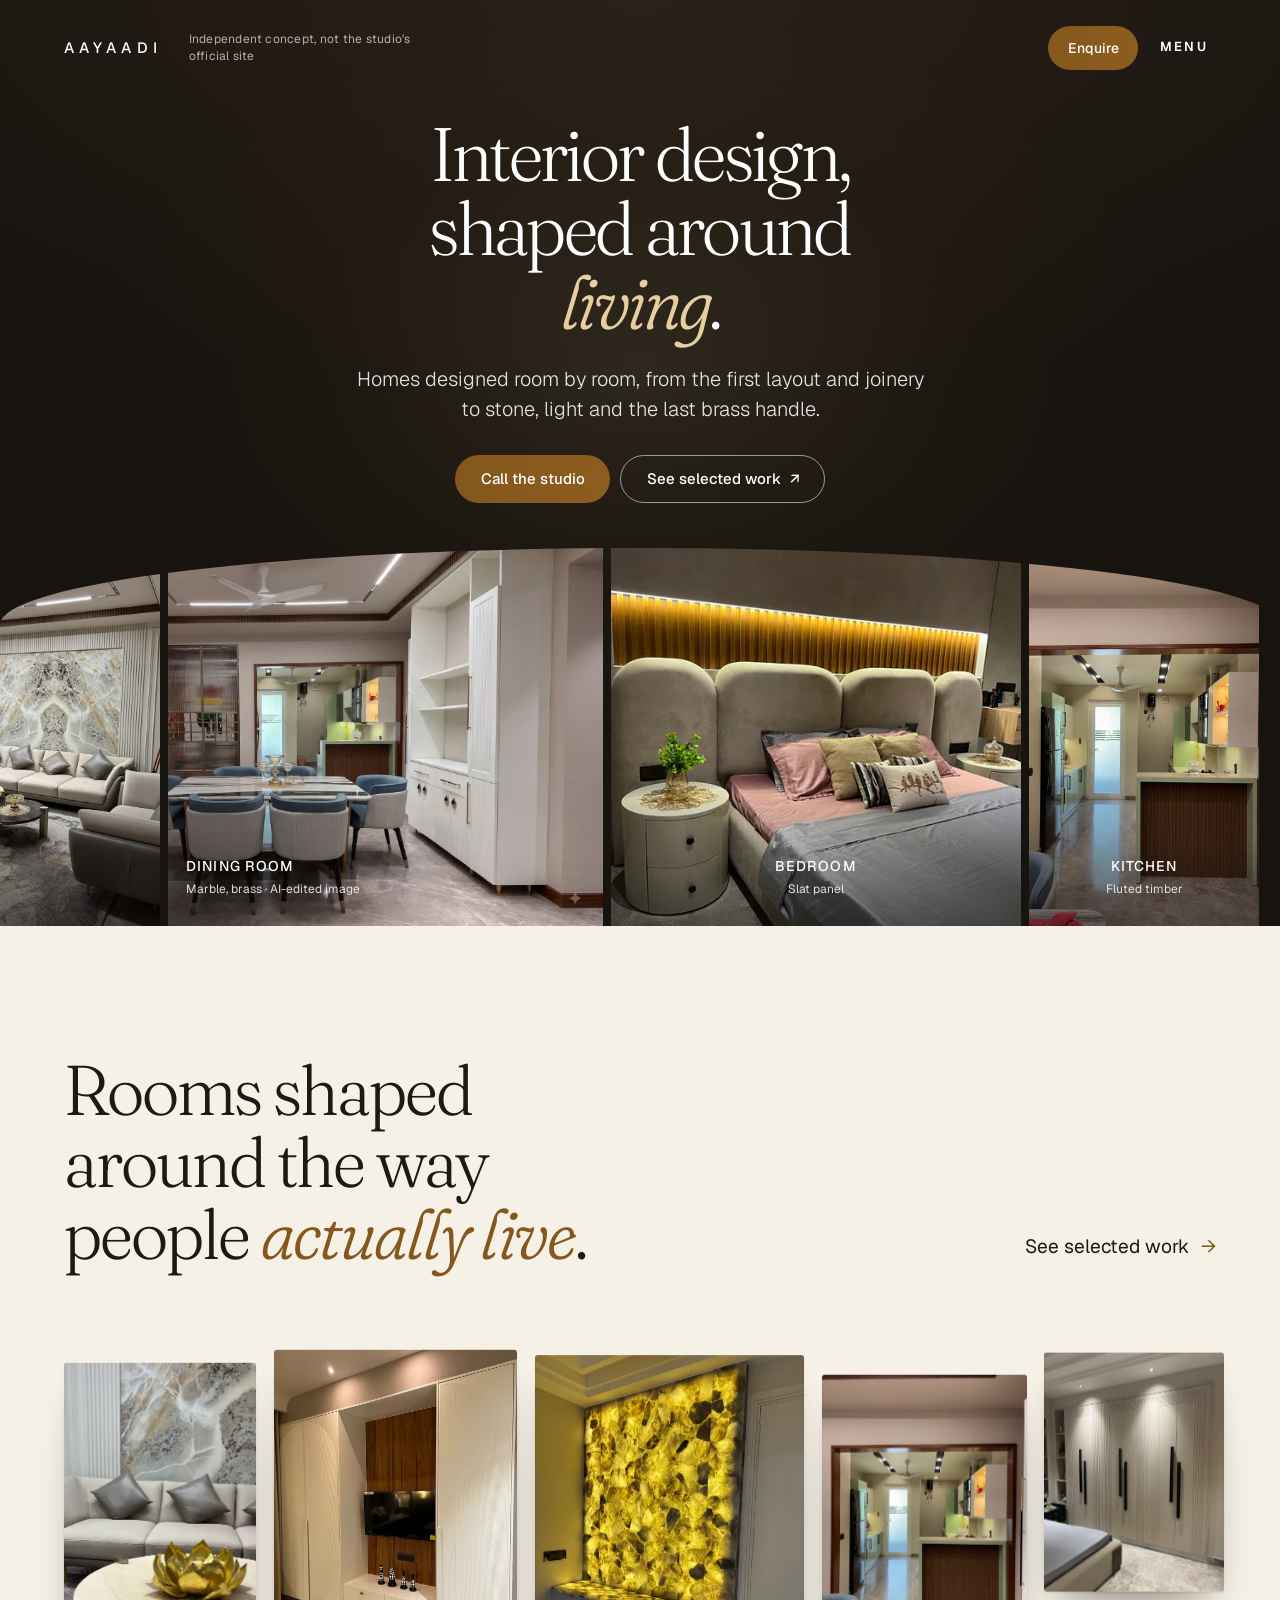
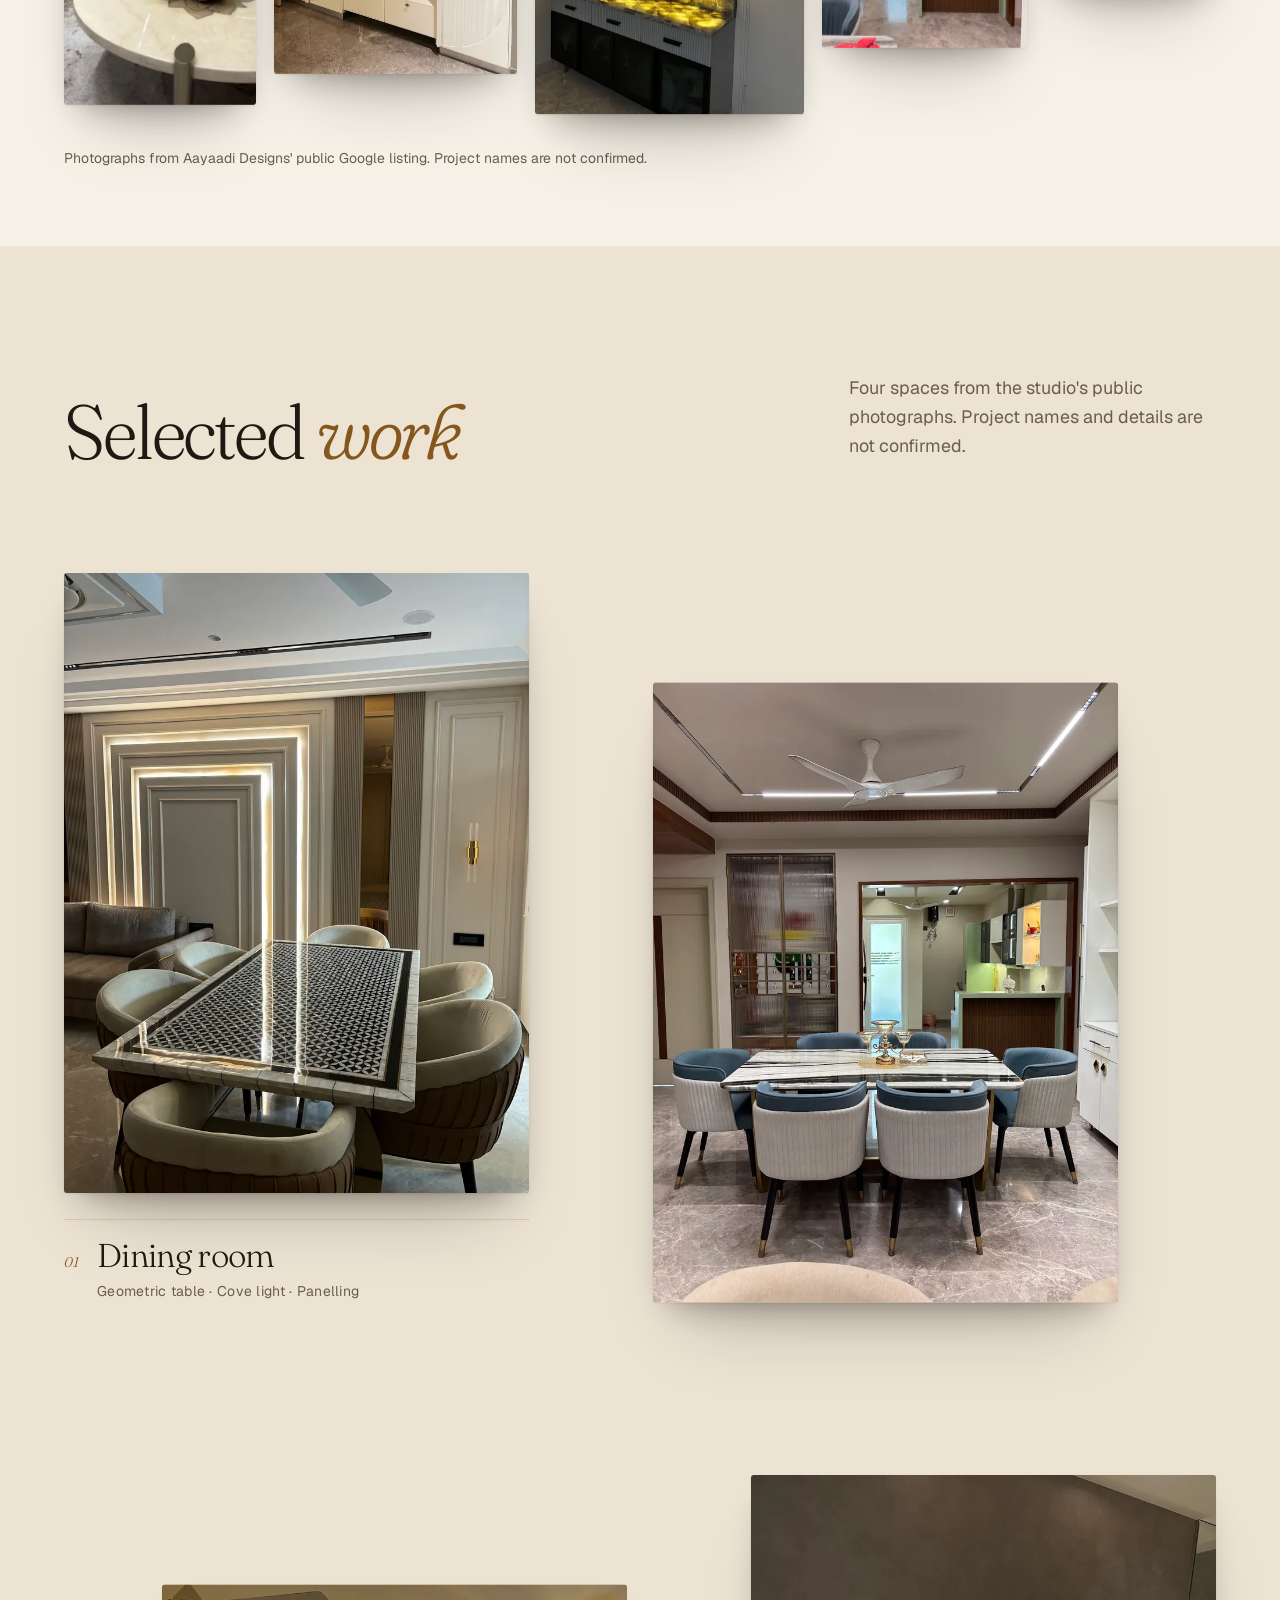
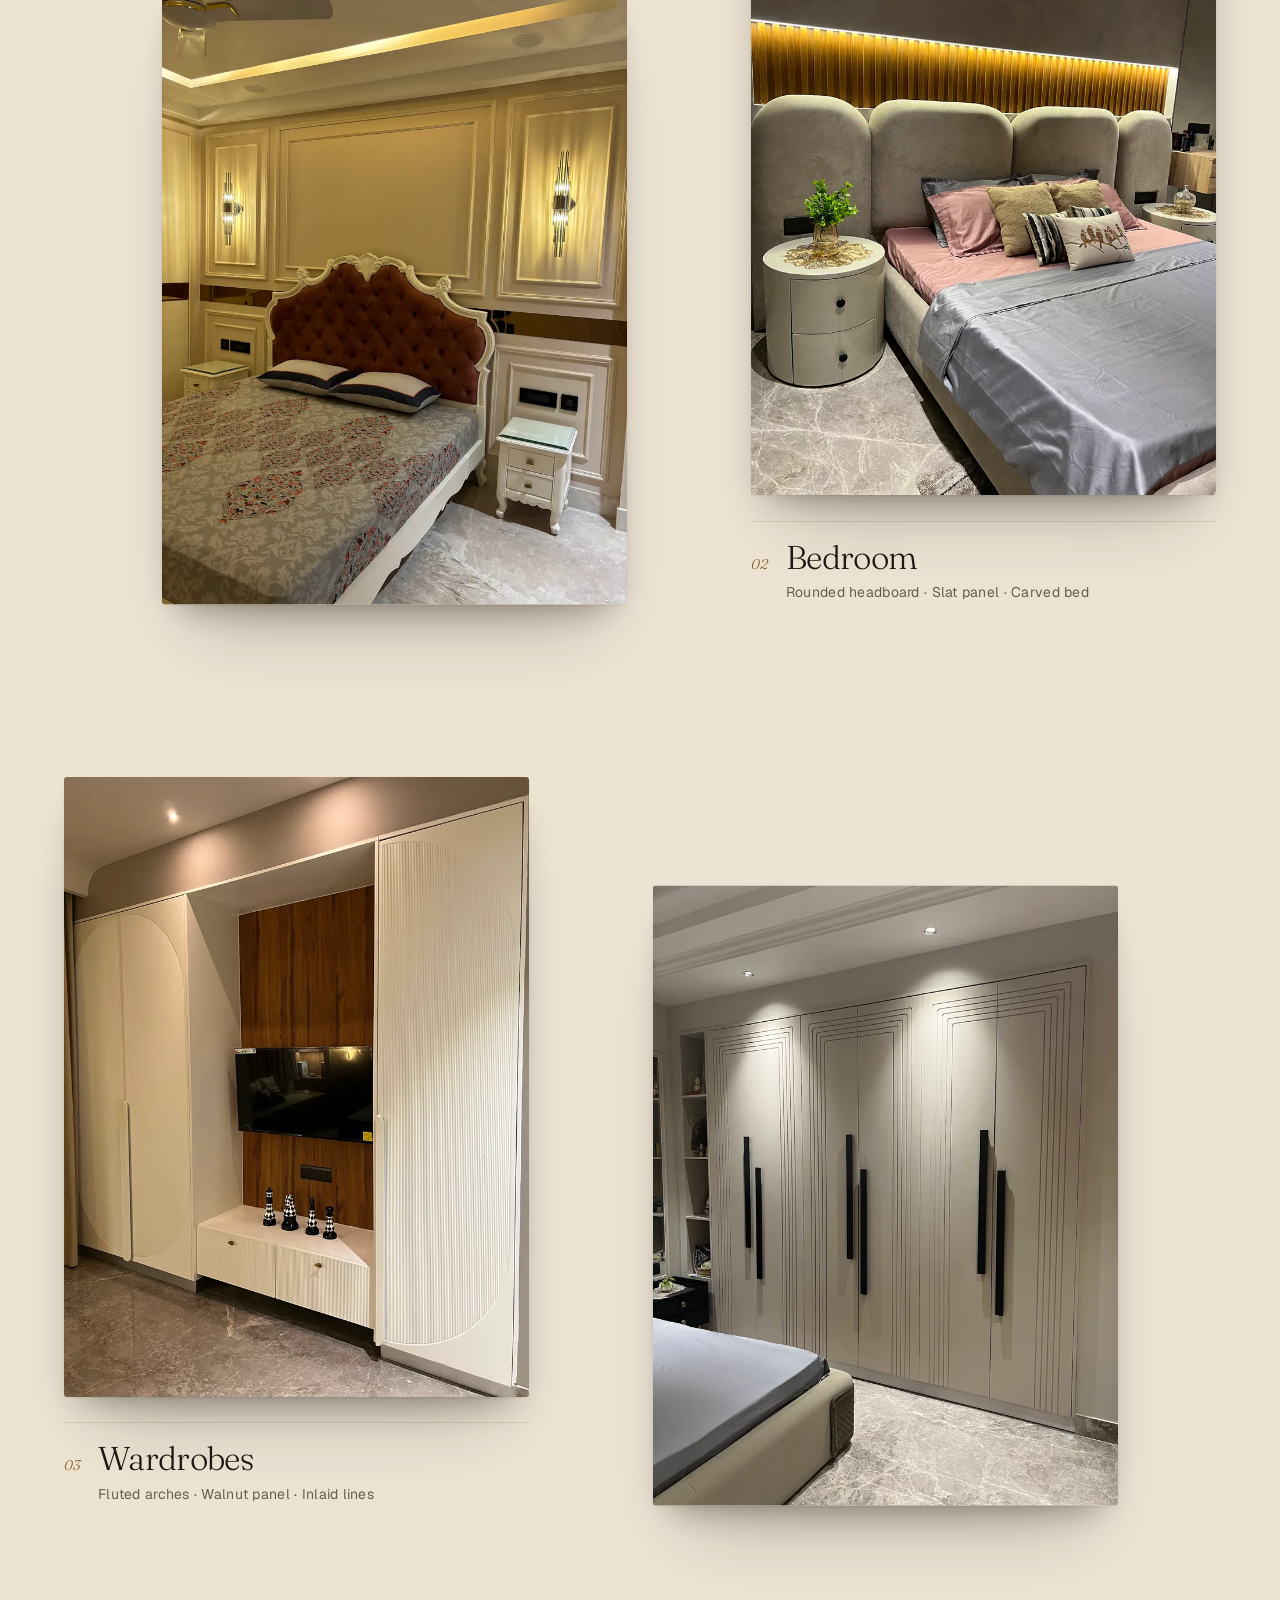
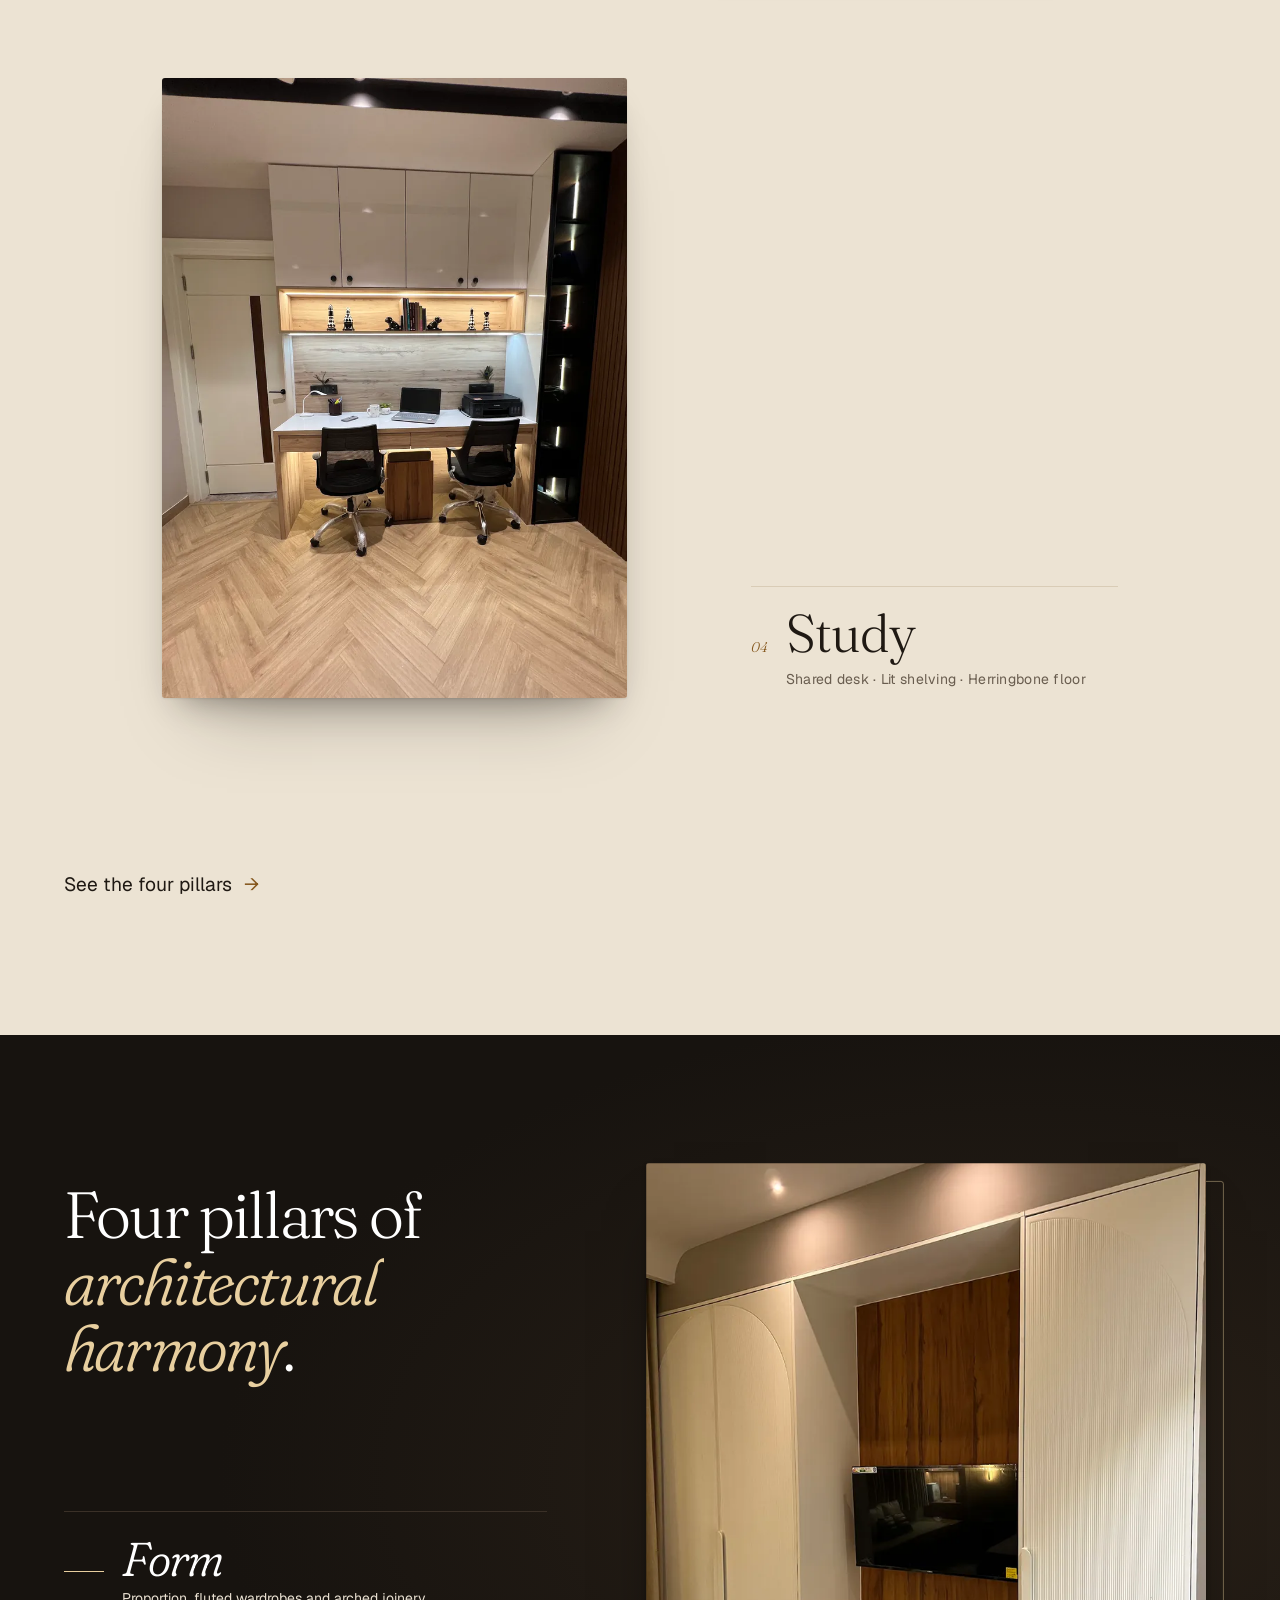
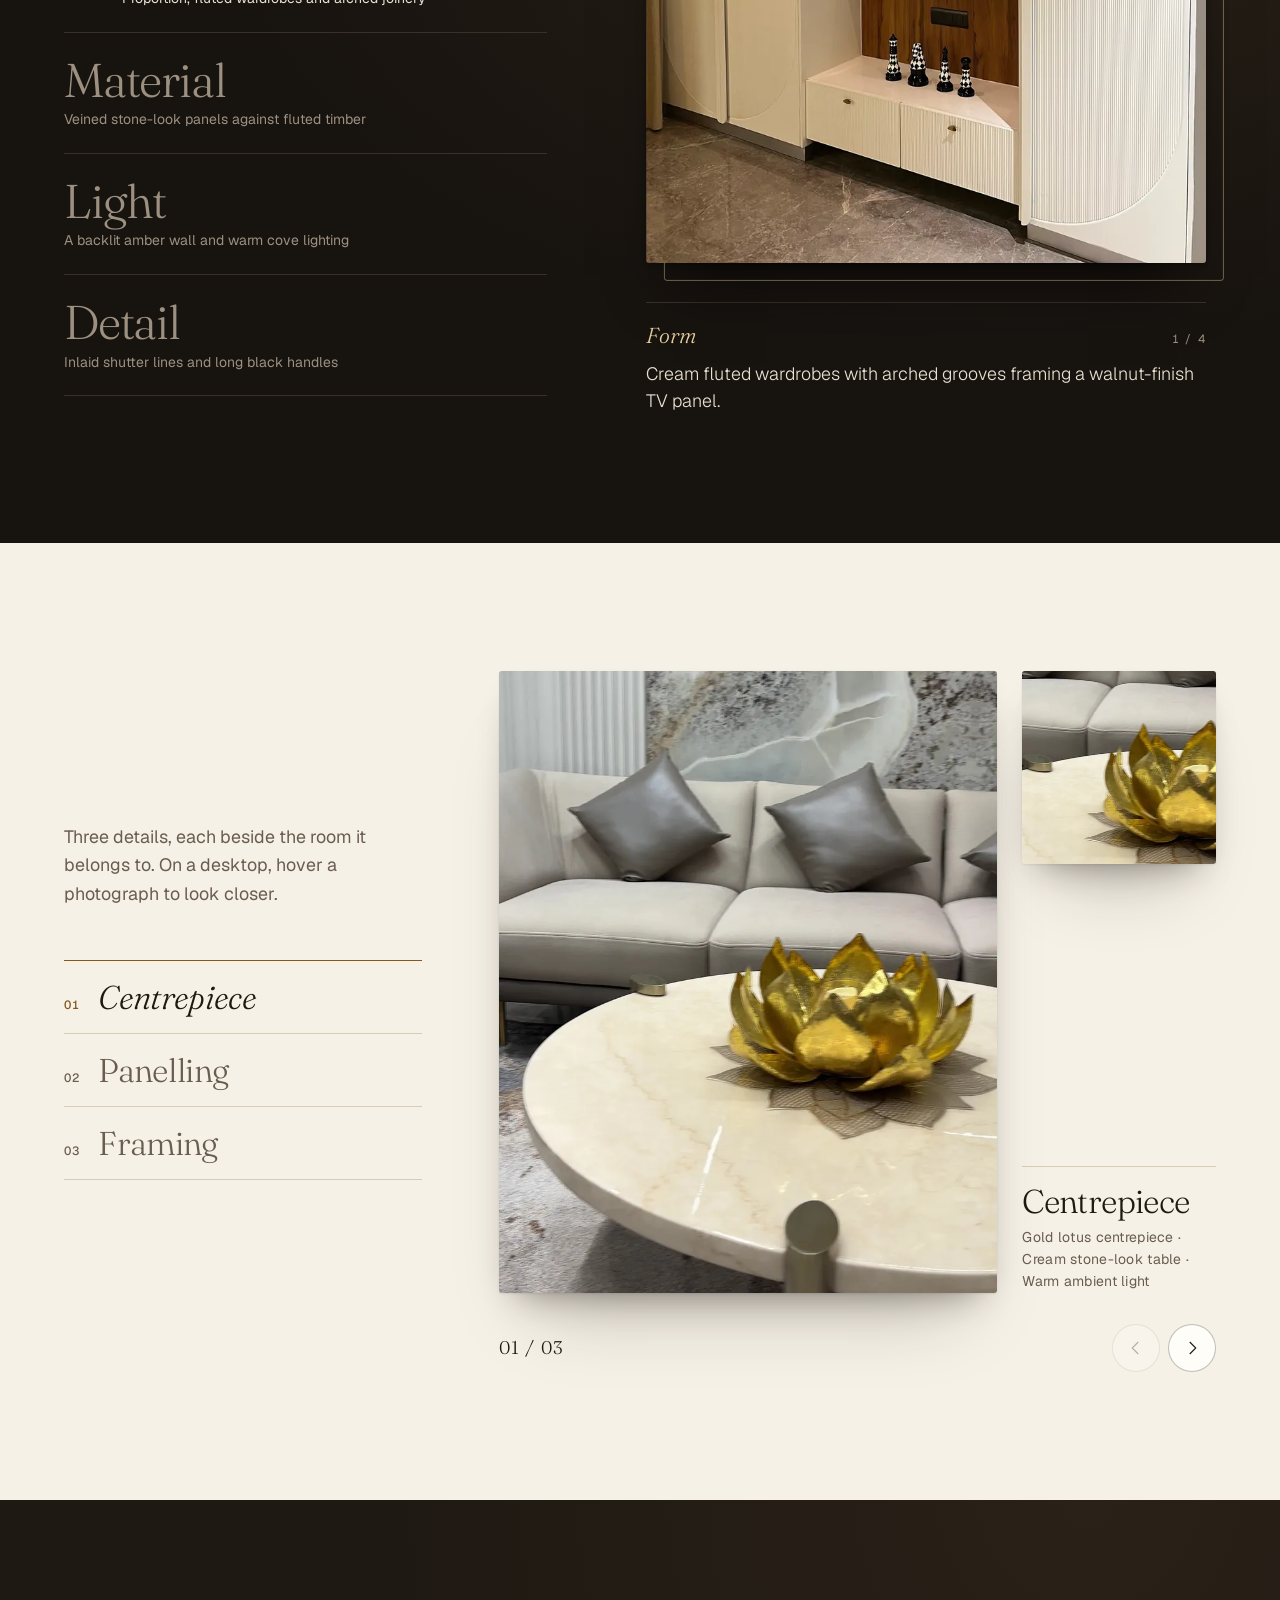
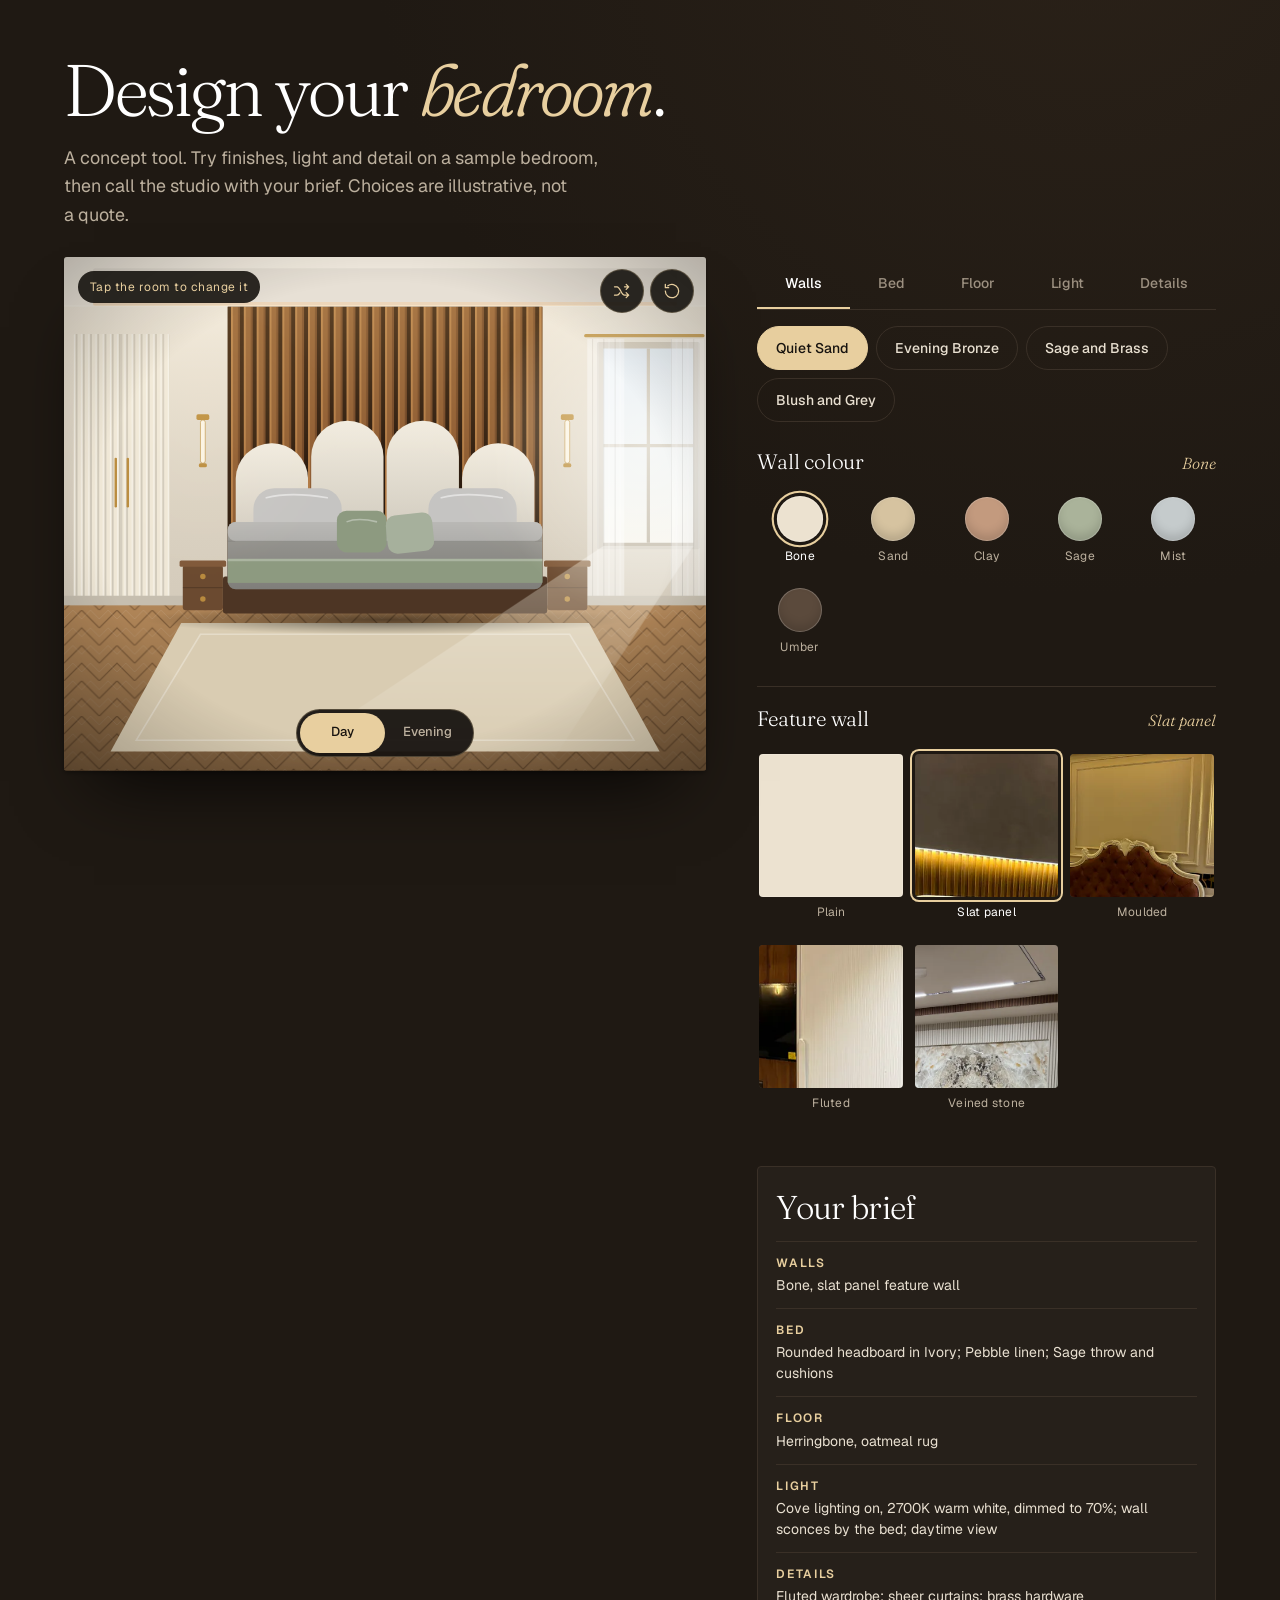
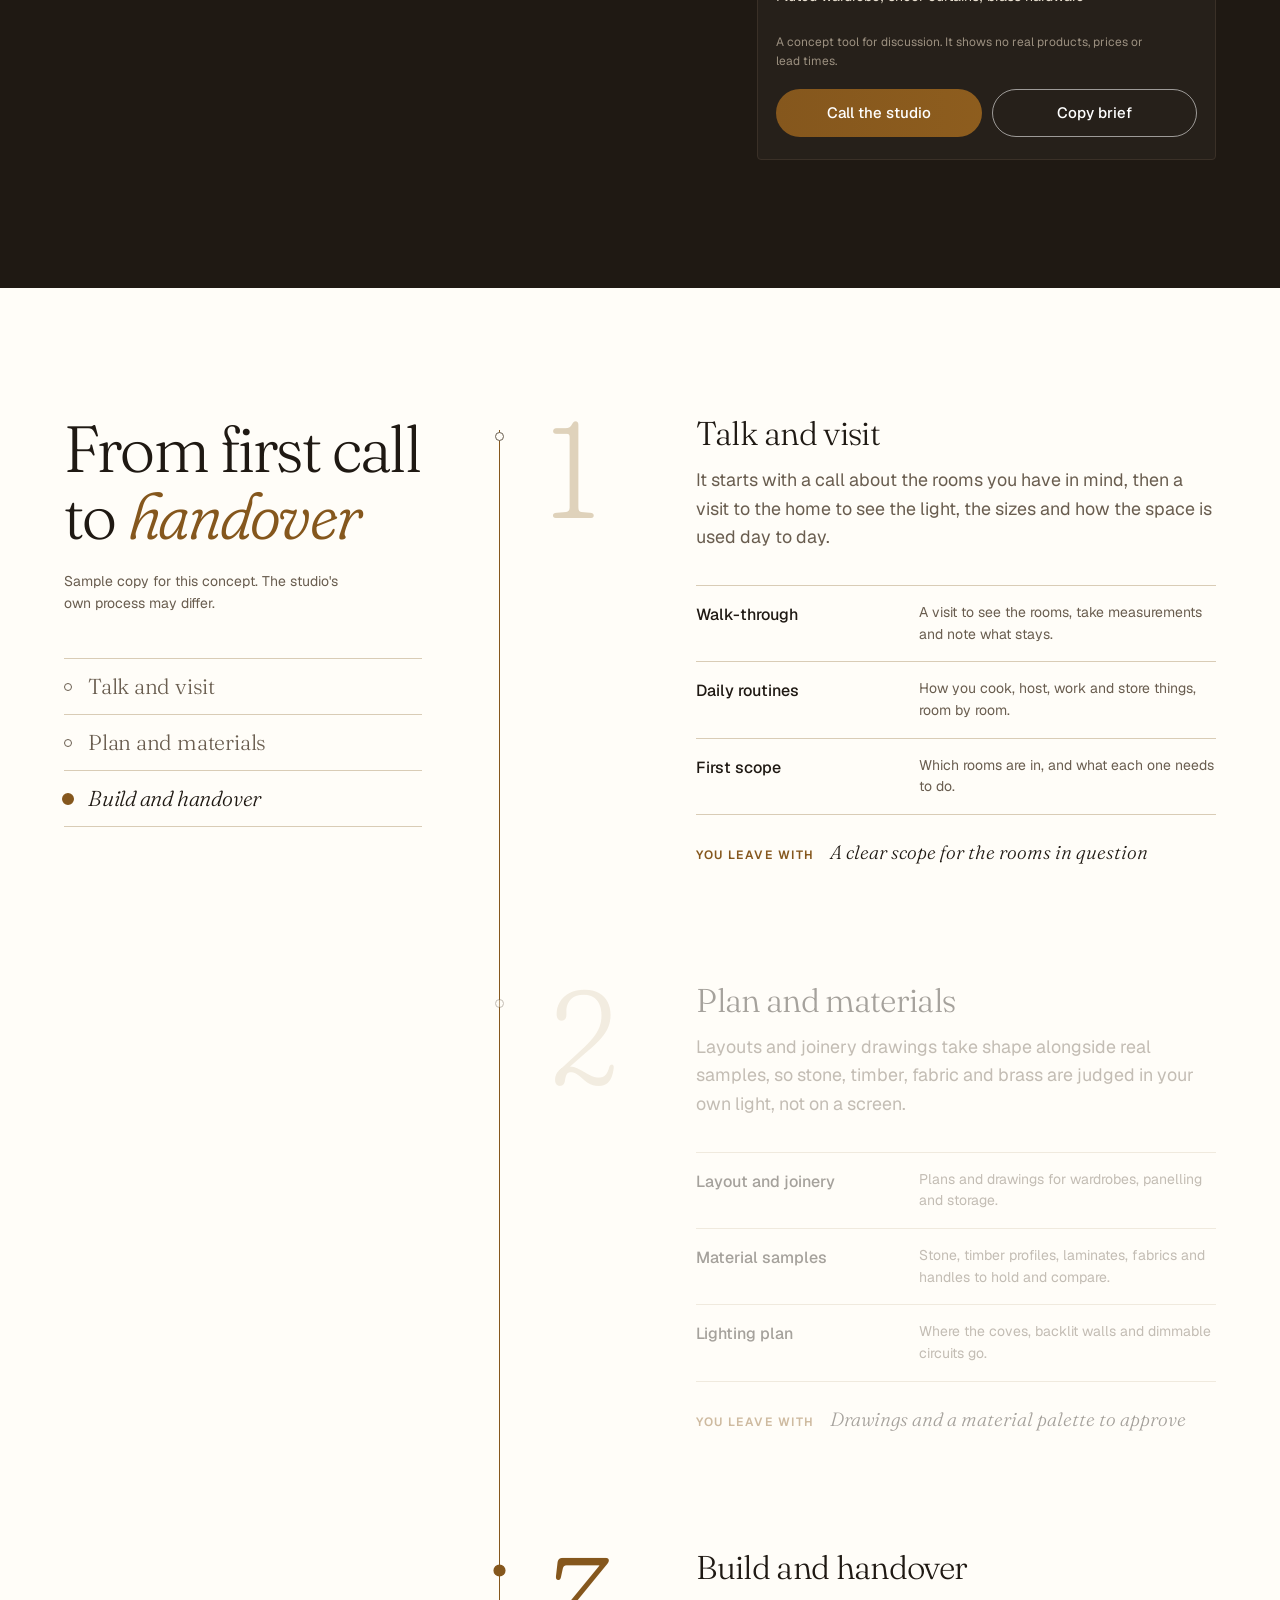
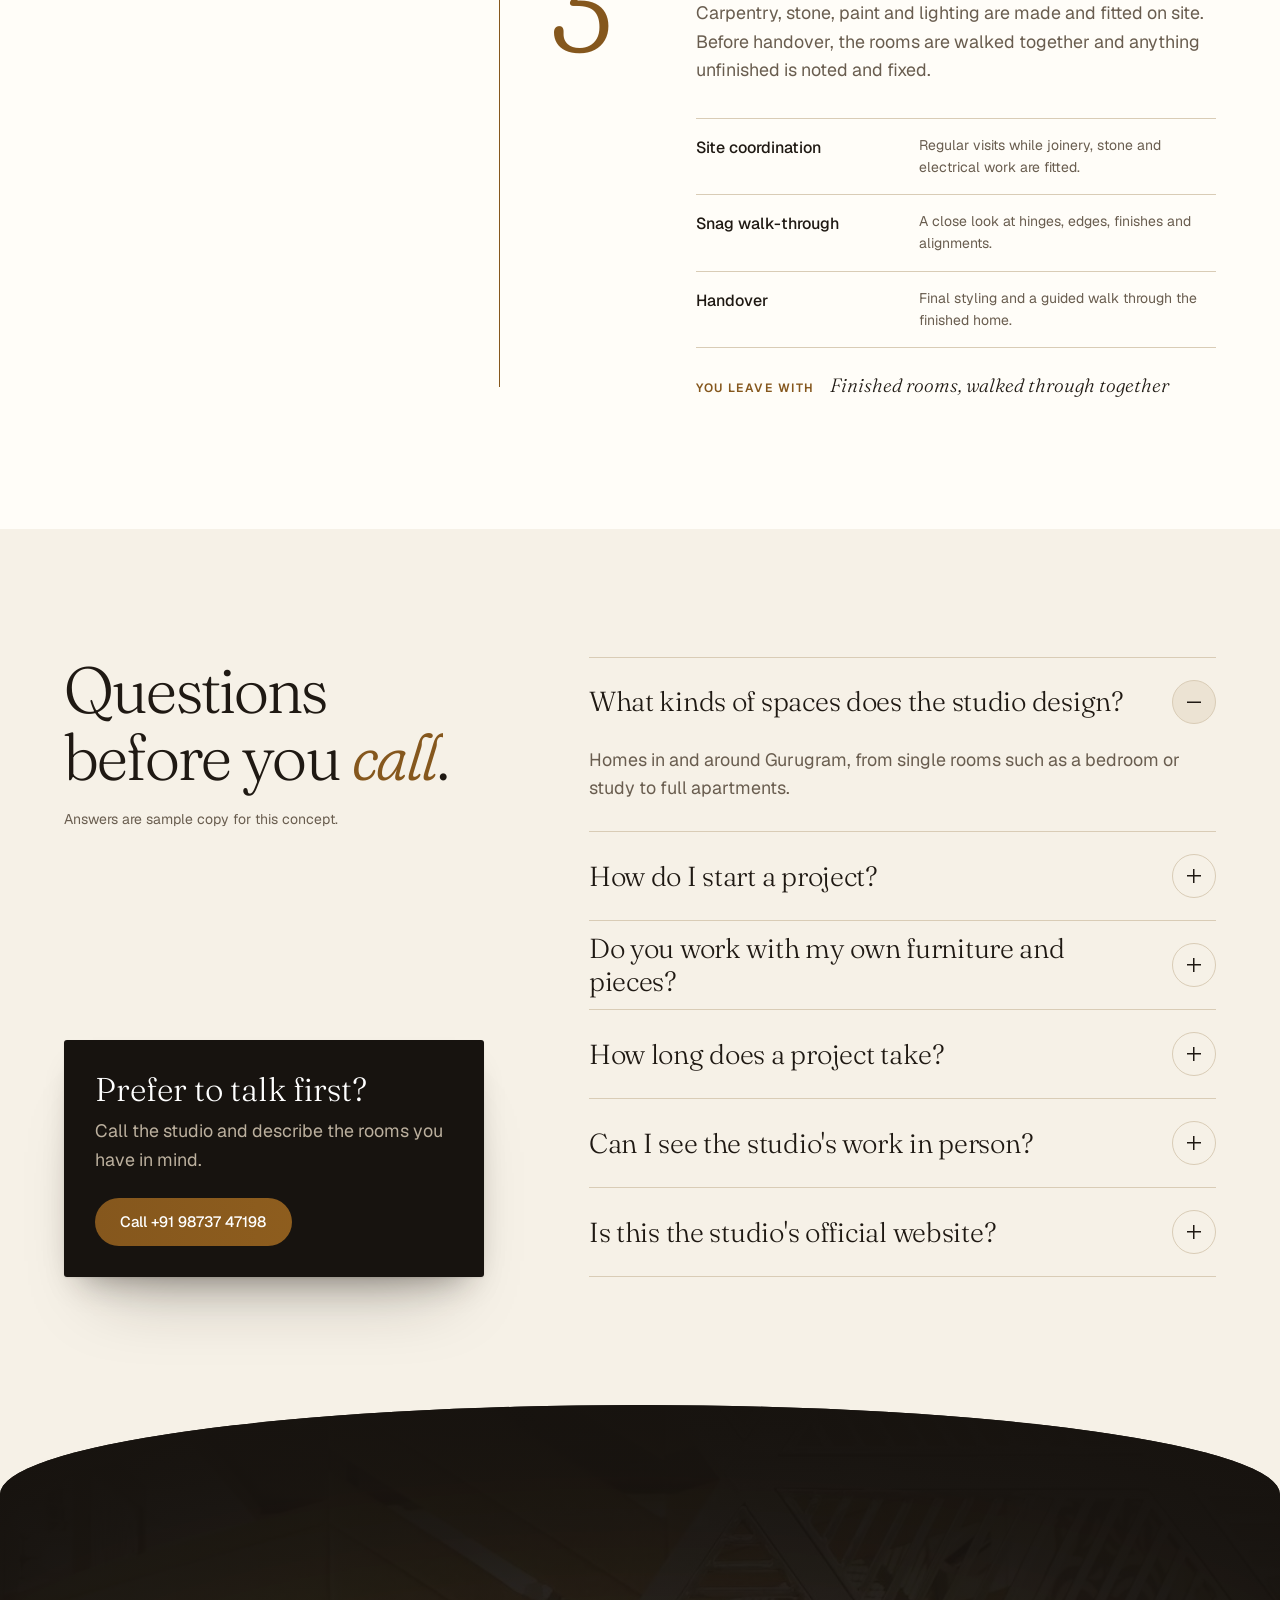
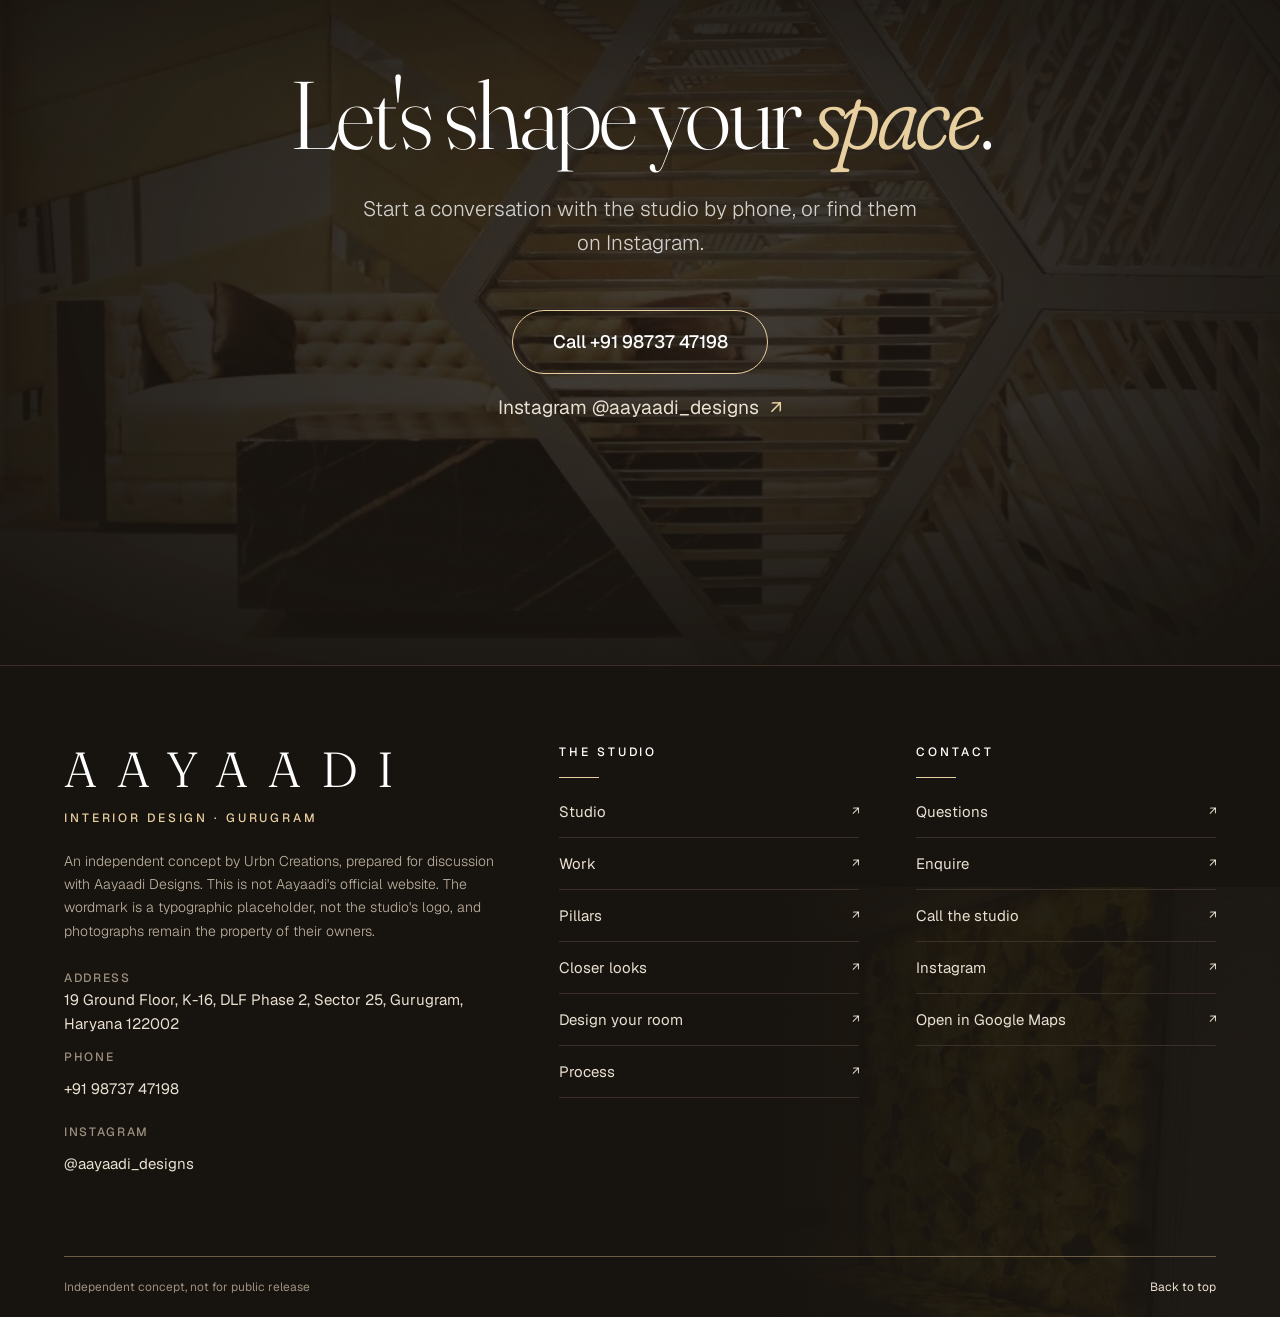
==== index.html @ 7e74f331 "Initial commit: Aayaadi Designs concept site Co-Authored-By: Claude Sonnet 5.5 <noreply@anthropic.co" ====
﻿<!doctype html>
<html lang="en-IN">
<head>
<meta charset="utf-8">
<meta name="viewport" content="width=device-width, initial-scale=1, viewport-fit=cover">
<title>Aayaadi Designs | Interior design studio, Gurugram (independent concept)</title>
<meta name="description" content="An independent one-page website concept for Aayaadi Designs, a Gurugram interior design studio. It shows the studio's public photographs of real rooms and makes it easy to call or message the studio. Not the studio's official website.">
<!-- Private concept preview: keep it out of search results -->
<meta name="robots" content="noindex, nofollow, noarchive">
<meta name="theme-color" content="#17130f">
<meta property="og:type" content="website">
<meta property="og:image" content="img/aayaadi/web/aayaadi-kf04-dining-wide-ai-edit-1440.webp">
<meta name="twitter:card" content="summary_large_image">
<meta property="og:title" content="Aayaadi Designs | Website concept (unofficial)">
<meta property="og:description" content="An independent website concept prepared for discussion with Aayaadi Designs. Not the studio's official website.">
<link rel="icon" href="data:image/svg+xml,%3Csvg xmlns='http://www.w3.org/2000/svg' viewBox='0 0 32 32'%3E%3Crect width='32' height='32' fill='%2317130f'/%3E%3Ctext x='16' y='22.5' font-family='Georgia,serif' font-size='19' fill='%23e8cf9f' text-anchor='middle'%3EA%3C/text%3E%3C/svg%3E">
<link rel="preload" href="fonts/fraunces/Fraunces-VF.ttf" as="font" type="font/ttf" crossorigin>
<link rel="preload" href="fonts/geist/Geist-VF.ttf" as="font" type="font/ttf" crossorigin>
<link rel="stylesheet" href="css/style.css">
</head>
<body>
<div class="scroll-progress" id="scroll-progress" aria-hidden="true"></div>
<div class="page-grain" aria-hidden="true"></div>
<!-- hero-intro: the hero starts in its pre-entrance state only when JS runs and motion is allowed;
     main.js plays the entrance and removes the class, or the failsafe removes it after 4 s -->
<script>(function(d){d.classList.add('js');if(!matchMedia('(prefers-reduced-motion: reduce)').matches){d.classList.add('hero-intro');setTimeout(function(){if(!window.__siteBooted)d.classList.remove('hero-intro');},4000);}})(document.documentElement);</script>

<a class="skip" href="#studio">Skip to content</a>

<!-- Compact bar: slides in on scroll-up once past the hero. visibility:hidden until shown, so it is never focusable while out of view. -->
<nav class="minibar" aria-label="Quick">
  <a class="minibar__logo" href="#top" aria-label="Aayaadi Designs, back to top"><span class="wm">Aayaadi</span></a>
  <div class="minibar__links">
    <a href="#studio">Studio</a>
    <a href="#work">Work</a>
    <a href="#themes">Pillars</a>
    <a href="#details">Closer looks</a>
    <a href="#design">Design</a>
    <a href="#process">Process</a>
    <a href="#faq">Questions</a>
  </div>
  <button class="menubtn" type="button" data-menu-open aria-expanded="false" aria-controls="menu">Menu</button>
  <a class="btn btn--gold btn--sm minibar__cta" href="#enquire">Enquire</a>
</nav>

<!-- Phone call bar: thumb-reach primary action, phones only. Shown after the hero, hidden once the enquiry section is in view (main.js). -->
<a class="callbar" href="tel:+919873747198" aria-label="Call the studio on +91 98737 47198" tabindex="-1">
  <span class="callbar__ico" aria-hidden="true"><svg viewBox="0 0 24 24"><path d="M5 4h4l2 5-2.5 1.5a11 11 0 0 0 5 5L15 13l5 2v4a2 2 0 0 1-2 2A16 16 0 0 1 3 6a2 2 0 0 1 2-2Z" fill="none" stroke="currentColor" stroke-width="1.5" stroke-linejoin="round"/></svg></span>
  Call the studio
</a>

<!-- Menu panel -->
<div class="menu" id="menu" role="dialog" aria-modal="true" aria-label="Site menu" hidden>
  <div class="menu__scrim" data-menu-close></div>
  <div class="menu__sheet">
    <button class="menu__close" type="button" data-menu-close aria-label="Close menu"><span aria-hidden="true"></span></button>
    <a class="btn btn--gold menu__enquire" href="#enquire" data-menu-link>Enquire</a>
    <ul class="menu__list">
      <li><a href="#studio" data-menu-link>Studio</a></li>
      <li><a href="#work" data-menu-link>Work</a></li>
      <li><a href="#themes" data-menu-link>Pillars</a></li>
      <li><a href="#details" data-menu-link>Closer looks</a></li>
      <li><a href="#design" data-menu-link>Design your room</a></li>
      <li><a href="#process" data-menu-link>Process</a></li>
      <li><a href="#faq" data-menu-link>Questions</a></li>
      <li><a href="#enquire" data-menu-link>Enquire</a></li>
    </ul>
    <div class="menu__foot">
      <a href="tel:+919873747198">Call +91&nbsp;98737&nbsp;47198</a>
      <a href="https://www.instagram.com/aayaadi_designs/" target="_blank" rel="noopener">Instagram @aayaadi_designs</a>
    </div>
  </div>
</div>

<main>
  <!-- ============ HERO ============ -->
  <header class="hero" id="top">
    <div class="hero__ambient" aria-hidden="true"></div>
    <nav class="nav" aria-label="Primary">
      <a class="nav__logo" href="#top" aria-label="Aayaadi Designs, back to top"><span class="wm">Aayaadi</span></a>
      <p class="nav__note">Independent concept, not the studio's official site</p>
      <div class="nav__right">
        <a class="btn btn--gold btn--sm nav__cta" href="#enquire" data-magnetic>Enquire</a>
        <button class="menubtn" type="button" data-menu-open aria-expanded="false" aria-controls="menu">Menu</button>
      </div>
    </nav>

    <div class="hero__copy">
      <h1 class="hero__title">
        <span class="sr-only">Aayaadi Designs: </span>
        <span class="hero__line"><span class="hero__in" data-hero="line">Interior design,</span></span>
        <span class="hero__line"><span class="hero__in" data-hero="line">shaped around</span></span>
        <span class="hero__line"><span class="hero__in" data-hero="line"><em>living</em>.</span></span>
      </h1>
      <p class="hero__blurb" data-hero="fade">Homes designed room by room, from the first layout and joinery to stone, light and the last brass handle.</p>
      <div class="hero__actions" data-hero="fade">
        <a class="btn btn--gold" href="tel:+919873747198" data-magnetic>Call the studio</a>
        <a class="btn btn--ghost" href="#work" data-magnetic>See selected work <span aria-hidden="true">↗</span></a>
      </div>
    </div>

    <div class="hero__strip" aria-label="Rooms from the studio's public photographs">
      <figure class="sp sp--living" data-hero="panel">
        <img src="img/aayaadi/web/aayaadi-google-01-photo-800.webp" width="800" height="1067" alt="Living room with a large veined stone-look panel framed by fluted panels and a pale sectional sofa" fetchpriority="high" decoding="async">
      </figure>
      <figure class="sp sp--dining" data-hero="panel">
        <!-- AI-edited image supplied by the owner (Gemini mark, bottom right, kept visible): see AI-INVENTED.md -->
        <img src="img/aayaadi/web/aayaadi-kf04-dining-wide-ai-edit-1440.webp" srcset="img/aayaadi/web/aayaadi-kf04-dining-wide-ai-edit-960.webp 960w, img/aayaadi/web/aayaadi-kf04-dining-wide-ai-edit-1440.webp 1440w, img/aayaadi/web/aayaadi-kf04-dining-wide-ai-edit-1920.webp 1920w, img/aayaadi/web/aayaadi-kf04-dining-wide-ai-edit-2752.webp 2752w" sizes="(max-width: 760px) 90vw, 60vw" width="2752" height="1536" fetchpriority="high" decoding="async" alt="Dining room with a veined marble table, six blue and grey tub chairs, white fluted cabinetry with brass handles and a lit tray ceiling, with the kitchen seen through a wide opening">
        <figcaption class="sp__cap sp__cap--left"><span>Dining room</span><small>Marble, brass · AI-edited image</small></figcaption>
      </figure>
      <figure class="sp sp--bed" data-hero="panel">
        <img src="img/aayaadi/web/aayaadi-google-19-photo-800.webp" srcset="img/aayaadi/web/aayaadi-google-19-photo-480.webp 480w, img/aayaadi/web/aayaadi-google-19-photo-800.webp 800w, img/aayaadi/web/aayaadi-google-19-photo-1200.webp 1200w" sizes="(max-width: 760px) 30vw, 34vw" width="1200" height="1600" alt="Bedroom with a rounded upholstered headboard, pink and grey bedding and a backlit wooden slat panel above the bed" fetchpriority="high" decoding="async">
        <figcaption class="sp__cap"><span>Bedroom</span><small>Slat panel</small></figcaption>
      </figure>
      <figure class="sp sp--kitchen" data-hero="panel">
        <img src="img/aayaadi/web/aayaadi-google-13-photo-800.webp" srcset="img/aayaadi/web/aayaadi-google-13-photo-480.webp 480w, img/aayaadi/web/aayaadi-google-13-photo-800.webp 800w" sizes="(max-width: 760px) 32vw, 20vw" width="1200" height="1600" alt="Kitchen with sage-green cabinets and a fluted wooden counter, seen through a dark timber door frame" fetchpriority="high" decoding="async">
        <figcaption class="sp__cap"><span>Kitchen</span><small>Fluted timber</small></figcaption>
      </figure>
    </div>
  </header>

  <!-- ============ STUDIO STATEMENT ============ -->
  <section class="studio" id="studio" aria-labelledby="studio-title">
    <div class="studio__head">
      <h2 class="h-sec studio__title" id="studio-title" data-split>Rooms shaped around the way people <em>actually live</em>.</h2>
      <a class="tlink" href="#work" data-rv="rise">See selected work <span aria-hidden="true">→</span></a>
    </div>
    <ul class="rail" aria-label="Finishes from the studio's public photographs">
      <li class="rail__p rail__p--lotus" data-rv="wipe" data-parallax="0.04"><img src="img/aayaadi/web/aayaadi-google-02-video-poster-480.webp" srcset="img/aayaadi/web/aayaadi-google-02-video-poster-240.webp 240w, img/aayaadi/web/aayaadi-google-02-video-poster-480.webp 480w, img/aayaadi/web/aayaadi-google-02-video-poster-800.webp 800w" sizes="(max-width: 760px) 40vw, 21vw" width="800" height="1422" loading="lazy" decoding="async" alt="Gold lotus-shaped centrepiece on a round cream stone-look table, with a sofa and grey cushions behind"></li>
      <li class="rail__p" data-rv="wipe" data-delay="80" data-parallax="-0.05"><img src="img/aayaadi/web/aayaadi-google-07-photo-480.webp" srcset="img/aayaadi/web/aayaadi-google-07-photo-240.webp 240w, img/aayaadi/web/aayaadi-google-07-photo-480.webp 480w, img/aayaadi/web/aayaadi-google-07-photo-800.webp 800w" sizes="(max-width: 760px) 62vw, 28vw" width="800" height="1067" loading="lazy" decoding="async" alt="Cream fluted wardrobes with arched grooves framing a walnut-finish TV panel"></li>
      <li class="rail__p" data-rv="wipe" data-delay="160" data-parallax="0.03"><img src="img/aayaadi/web/aayaadi-google-17-photo-480.webp" srcset="img/aayaadi/web/aayaadi-google-17-photo-240.webp 240w, img/aayaadi/web/aayaadi-google-17-photo-480.webp 480w, img/aayaadi/web/aayaadi-google-17-photo-800.webp 800w" sizes="(max-width: 760px) 62vw, 28vw" width="800" height="1067" loading="lazy" decoding="async" alt="Backlit amber stone-look wall and counter over a white fluted cabinet"></li>
      <li class="rail__p" data-rv="wipe" data-delay="240" data-parallax="-0.07"><img src="img/aayaadi/web/aayaadi-google-13-photo-480.webp" srcset="img/aayaadi/web/aayaadi-google-13-photo-480.webp 480w, img/aayaadi/web/aayaadi-google-13-photo-800.webp 800w" sizes="(max-width: 760px) 62vw, 26vw" width="800" height="1067" loading="lazy" decoding="async" alt="Kitchen with sage-green cabinets and a fluted wooden counter, seen through a dark timber door frame"></li>
      <li class="rail__p" data-rv="wipe" data-delay="320" data-parallax="0.05"><img src="img/aayaadi/web/aayaadi-google-10-photo-800.webp" width="800" height="1067" loading="lazy" decoding="async" sizes="(max-width: 760px) 62vw, 21vw" alt="Grey wardrobe shutters with inlaid concentric lines and long black handles"></li>
    </ul>
    <p class="studio__note">Photographs from Aayaadi Designs' public Google listing. Project names are not confirmed.</p>
  </section>

  <!-- ============ SELECTED WORK ============ -->
  <section class="work" id="work" aria-labelledby="work-title">
    <div class="work__head">
      <h2 class="h-sec work__title" id="work-title" data-split>Selected <em>work</em></h2>
      <p class="work__lede" data-rv="rise">Four spaces from the studio's public photographs. Project names and details are not confirmed.</p>
    </div>

    <article class="wk" data-room="Dining room" data-num="(01)" data-tags="Geometric table · Cove light · Panelling">
      <div class="wk__col wk__col--a">
        <button class="plate" type="button" data-rv="wipe" aria-label="Open photograph 1 of Dining room"><img src="img/aayaadi/web/aayaadi-google-31-photo-800.webp" srcset="img/aayaadi/web/aayaadi-google-31-photo-480.webp 480w, img/aayaadi/web/aayaadi-google-31-photo-800.webp 800w, img/aayaadi/web/aayaadi-google-31-photo-1200.webp 1200w" sizes="(max-width: 760px) 100vw, 40vw" data-full="img/aayaadi/web/aayaadi-google-31-photo-1200.webp" width="1200" height="1600" loading="lazy" decoding="async" alt="Dining table with a black-and-white geometric top and curved tub chairs, in front of a panelled wall edged with warm cove lighting"><span class="plate__view" aria-hidden="true">View</span></button>
        <div class="wk__meta" data-rv="rise"><span class="wk__num">01</span><h3>Dining room</h3><p>Geometric table · Cove light · Panelling</p></div>
      </div>
      <div class="wk__col wk__col--b" data-parallax="-0.06">
        <button class="plate" type="button" data-rv="wipe" data-delay="120" aria-label="Open photograph 2 of Dining room"><img src="img/aayaadi/web/aayaadi-google-05-photo-800.webp" srcset="img/aayaadi/web/aayaadi-google-05-photo-480.webp 480w, img/aayaadi/web/aayaadi-google-05-photo-800.webp 800w, img/aayaadi/web/aayaadi-google-05-photo-1200.webp 1200w" sizes="(max-width: 760px) 100vw, 40vw" data-full="img/aayaadi/web/aayaadi-google-05-photo-1200.webp" width="1200" height="1600" loading="lazy" decoding="async" alt="Dining area with a white-and-black veined table and blue-and-grey upholstered chairs, with the kitchen visible through a wide opening"><span class="plate__view" aria-hidden="true">View</span></button>
      </div>
    </article>

    <article class="wk wk--flip" data-room="Bedroom" data-num="(02)" data-tags="Rounded headboard · Slat panel · Carved bed">
      <div class="wk__col wk__col--a">
        <button class="plate" type="button" data-rv="wipe" aria-label="Open photograph 1 of Bedroom"><img src="img/aayaadi/web/aayaadi-google-19-photo-800.webp" srcset="img/aayaadi/web/aayaadi-google-19-photo-480.webp 480w, img/aayaadi/web/aayaadi-google-19-photo-800.webp 800w, img/aayaadi/web/aayaadi-google-19-photo-1200.webp 1200w" sizes="(max-width: 760px) 100vw, 40vw" data-full="img/aayaadi/web/aayaadi-google-19-photo-1200.webp" width="1200" height="1600" loading="lazy" decoding="async" alt="Bedroom with a rounded upholstered headboard, pink and grey bedding and a backlit wooden slat panel above the bed"><span class="plate__view" aria-hidden="true">View</span></button>
        <div class="wk__meta" data-rv="rise"><span class="wk__num">02</span><h3>Bedroom</h3><p>Rounded headboard · Slat panel · Carved bed</p></div>
      </div>
      <div class="wk__col wk__col--b" data-parallax="-0.06">
        <button class="plate" type="button" data-rv="wipe" data-delay="120" aria-label="Open photograph 2 of Bedroom"><img src="img/aayaadi/web/aayaadi-google-06-photo-800.webp" srcset="img/aayaadi/web/aayaadi-google-06-photo-480.webp 480w, img/aayaadi/web/aayaadi-google-06-photo-800.webp 800w, img/aayaadi/web/aayaadi-google-06-photo-1200.webp 1200w" sizes="(max-width: 760px) 100vw, 40vw" data-full="img/aayaadi/web/aayaadi-google-06-photo-1200.webp" width="1200" height="1600" loading="lazy" decoding="async" alt="Bedroom with a carved white bed and a tufted brown headboard, framed by moulded wall panels and crystal wall lights"><span class="plate__view" aria-hidden="true">View</span></button>
      </div>
    </article>

    <article class="wk" data-room="Wardrobes" data-num="(03)" data-tags="Fluted arches · Walnut panel · Inlaid lines">
      <div class="wk__col wk__col--a">
        <button class="plate" type="button" data-rv="wipe" aria-label="Open photograph 1 of Wardrobes"><img src="img/aayaadi/web/aayaadi-google-07-photo-800.webp" srcset="img/aayaadi/web/aayaadi-google-07-photo-480.webp 480w, img/aayaadi/web/aayaadi-google-07-photo-800.webp 800w, img/aayaadi/web/aayaadi-google-07-photo-1200.webp 1200w" sizes="(max-width: 760px) 100vw, 40vw" data-full="img/aayaadi/web/aayaadi-google-07-photo-1200.webp" width="1200" height="1600" loading="lazy" decoding="async" alt="Cream fluted wardrobes with arched grooves framing a walnut-finish TV panel"><span class="plate__view" aria-hidden="true">View</span></button>
        <div class="wk__meta" data-rv="rise"><span class="wk__num">03</span><h3>Wardrobes</h3><p>Fluted arches · Walnut panel · Inlaid lines</p></div>
      </div>
      <div class="wk__col wk__col--b" data-parallax="-0.06">
        <button class="plate" type="button" data-rv="wipe" data-delay="120" aria-label="Open photograph 2 of Wardrobes"><img src="img/aayaadi/web/aayaadi-google-10-photo-800.webp" width="800" height="1067" sizes="(max-width: 760px) 100vw, 40vw" data-full="img/aayaadi/web/aayaadi-google-10-photo-800.webp" loading="lazy" decoding="async" alt="Grey wardrobe shutters with inlaid concentric lines and long black handles"><span class="plate__view" aria-hidden="true">View</span></button>
      </div>
    </article>

    <article class="wk wk--solo wk--flip" data-room="Study" data-num="(04)" data-tags="Shared desk · Lit shelving · Herringbone floor">
      <div class="wk__col wk__col--a">
        <button class="plate" type="button" data-rv="wipe" aria-label="Open photograph of Study"><img src="img/aayaadi/web/aayaadi-google-16-photo-800.webp" srcset="img/aayaadi/web/aayaadi-google-16-photo-480.webp 480w, img/aayaadi/web/aayaadi-google-16-photo-800.webp 800w, img/aayaadi/web/aayaadi-google-16-photo-1200.webp 1200w" sizes="(max-width: 760px) 100vw, 40vw" data-full="img/aayaadi/web/aayaadi-google-16-photo-1200.webp" width="1200" height="1600" loading="lazy" decoding="async" alt="Study with a shared desk for two, office chairs, white cabinets and a herringbone-pattern floor"><span class="plate__view" aria-hidden="true">View</span></button>
      </div>
      <div class="wk__meta wk__meta--solo" data-rv="rise"><span class="wk__num">04</span><h3>Study</h3><p>Shared desk · Lit shelving · Herringbone floor</p></div>
    </article>

    <a class="tlink work__next" href="#themes">See the four pillars <span aria-hidden="true">→</span></a>
  </section>

  <!-- ============ THEMES: FOUR PILLARS ============ -->
  <section class="themes" id="themes" aria-labelledby="themes-title">
    <div class="themes__stage">
      <div class="themes__content">
        <h2 class="h-sec themes__title" id="themes-title" data-split>Four pillars of <em>architectural harmony</em>.</h2>
        <p class="themes__hint" data-rv="rise">The same four ideas run through every room. Choose one to see it in the studio's own photographs.</p>

        <ul class="themes__list" role="tablist" aria-label="Four pillars" data-rv="rise" data-delay="80">
          <li class="theme" role="presentation">
            <button class="theme__btn is-active" type="button" role="tab" id="tab-theme-0" aria-selected="true" aria-controls="panel-theme-0" data-theme="0">
              <span class="theme__mark" aria-hidden="true"></span>
              <span class="theme__body">
                <span class="theme__name">Form</span>
                <span class="theme__desc">Proportion, fluted wardrobes and arched joinery</span>
              </span>
            </button>
          </li>
          <li class="theme" role="presentation">
            <button class="theme__btn" type="button" role="tab" id="tab-theme-1" aria-selected="false" aria-controls="panel-theme-1" data-theme="1">
              <span class="theme__mark" aria-hidden="true"></span>
              <span class="theme__body">
                <span class="theme__name">Material</span>
                <span class="theme__desc">Veined stone-look panels against fluted timber</span>
              </span>
            </button>
          </li>
          <li class="theme" role="presentation">
            <button class="theme__btn" type="button" role="tab" id="tab-theme-2" aria-selected="false" aria-controls="panel-theme-2" data-theme="2">
              <span class="theme__mark" aria-hidden="true"></span>
              <span class="theme__body">
                <span class="theme__name">Light</span>
                <span class="theme__desc">A backlit amber wall and warm cove lighting</span>
              </span>
            </button>
          </li>
          <li class="theme" role="presentation">
            <button class="theme__btn" type="button" role="tab" id="tab-theme-3" aria-selected="false" aria-controls="panel-theme-3" data-theme="3">
              <span class="theme__mark" aria-hidden="true"></span>
              <span class="theme__body">
                <span class="theme__name">Detail</span>
                <span class="theme__desc">Inlaid shutter lines and long black handles</span>
              </span>
            </button>
          </li>
        </ul>
      </div>

      <div class="themes__exhibition" data-rv="fade">
        <div class="themes__frame" aria-live="polite">
          <div class="themes__photo-wrap">
            <img class="is-on" id="panel-theme-0" role="tabpanel" aria-labelledby="tab-theme-0" src="img/aayaadi/web/aayaadi-google-07-photo-1200.webp" srcset="img/aayaadi/web/aayaadi-google-07-photo-480.webp 480w, img/aayaadi/web/aayaadi-google-07-photo-800.webp 800w, img/aayaadi/web/aayaadi-google-07-photo-1200.webp 1200w" sizes="(max-width: 760px) 94vw, 40vw" width="1200" height="1600" loading="lazy" decoding="async" alt="Form: cream fluted wardrobes with arched grooves framing a walnut-finish TV panel">
            <img id="panel-theme-1" role="tabpanel" aria-labelledby="tab-theme-1" src="img/aayaadi/web/aayaadi-google-01-photo-800.webp" width="800" height="1067" loading="lazy" decoding="async" alt="Material: living room with a large veined stone-look panel framed by fluted panels and a pale sectional sofa">
            <img id="panel-theme-2" role="tabpanel" aria-labelledby="tab-theme-2" src="img/aayaadi/web/aayaadi-google-17-photo-1200.webp" srcset="img/aayaadi/web/aayaadi-google-17-photo-480.webp 480w, img/aayaadi/web/aayaadi-google-17-photo-800.webp 800w, img/aayaadi/web/aayaadi-google-17-photo-1200.webp 1200w" sizes="(max-width: 760px) 94vw, 40vw" width="1200" height="1600" loading="lazy" decoding="async" alt="Light: backlit amber stone-look wall and counter over a white fluted cabinet">
            <img id="panel-theme-3" role="tabpanel" aria-labelledby="tab-theme-3" src="img/aayaadi/web/aayaadi-google-10-photo-800.webp" width="800" height="1067" loading="lazy" decoding="async" alt="Detail: grey wardrobe shutters with inlaid concentric lines and long black handles">
          </div>
        </div>
        <div class="themes__caption">
          <div class="themes__cap-head">
            <span class="themes__tag" id="themes-cap-tag">Form</span>
            <span class="themes__count" id="themes-cap-count" aria-hidden="true">1 / 4</span>
          </div>
          <p class="themes__text" id="themes-cap-text">Cream fluted wardrobes with arched grooves framing a walnut-finish TV panel.</p>
        </div>
      </div>
    </div>
  </section>

  <!-- ============ DETAILS: CLOSER LOOKS ============ -->
  <section class="details" id="details" aria-labelledby="details-title">
    <div class="details__grid" data-looks>
      <div class="details__side">
        <h2 class="h-sec" id="details-title" data-split>Closer <em>looks</em></h2>
        <p class="details__lede" data-rv="rise">Three details, each beside the room it belongs to. On a desktop, hover a photograph to look closer.</p>
        <div class="looks-nav" role="tablist" aria-label="Closer looks" data-rv="rise" data-delay="80">
          <button class="looks-nav__btn is-active" type="button" role="tab" aria-selected="true" data-look="0">
            <span class="looks-nav__num" aria-hidden="true">01</span>
            <span class="looks-nav__name">Centrepiece</span>
          </button>
          <button class="looks-nav__btn" type="button" role="tab" aria-selected="false" data-look="1">
            <span class="looks-nav__num" aria-hidden="true">02</span>
            <span class="looks-nav__name">Panelling</span>
          </button>
          <button class="looks-nav__btn" type="button" role="tab" aria-selected="false" data-look="2">
            <span class="looks-nav__num" aria-hidden="true">03</span>
            <span class="looks-nav__name">Framing</span>
          </button>
        </div>
      </div>

      <div class="looks" aria-roledescription="carousel" aria-label="Closer looks" data-rv="fade">
        <figure class="look is-on" aria-roledescription="slide" aria-label="1 of 3" style="--pos: 50% 74%; --o: 50% 78%">
          <div class="look__frame">
            <img class="look__img" src="img/aayaadi/web/aayaadi-google-02-video-poster-1152.webp" srcset="img/aayaadi/web/aayaadi-google-02-video-poster-800.webp 800w, img/aayaadi/web/aayaadi-google-02-video-poster-1152.webp 1152w" sizes="(max-width: 760px) 100vw, 62vw" width="1152" height="2048" loading="lazy" decoding="async" alt="Gold lotus-shaped centrepiece on a round cream stone-look table, with a sofa and grey cushions behind">
            <div class="loupe" aria-hidden="true"></div>
          </div>
          <div class="look__side">
            <div class="look__inset" aria-hidden="true"><img src="img/aayaadi/web/aayaadi-google-02-video-poster-800.webp" width="800" height="1422" loading="lazy" decoding="async" alt=""></div>
            <figcaption class="look__cap"><h3>Centrepiece</h3><p>Gold lotus centrepiece · Cream stone-look table · Warm ambient light</p></figcaption>
          </div>
        </figure>

        <figure class="look" aria-roledescription="slide" aria-label="2 of 3" style="--pos: 50% 30%; --o: 50% 30%">
          <div class="look__frame">
            <img class="look__img" src="img/aayaadi/web/aayaadi-google-06-photo-1200.webp" srcset="img/aayaadi/web/aayaadi-google-06-photo-800.webp 800w, img/aayaadi/web/aayaadi-google-06-photo-1200.webp 1200w" sizes="(max-width: 760px) 100vw, 62vw" width="1200" height="1600" loading="lazy" decoding="async" alt="Bedroom with a carved white bed and a tufted brown headboard, framed by moulded wall panels and crystal wall lights">
            <div class="loupe" aria-hidden="true"></div>
          </div>
          <div class="look__side">
            <div class="look__inset" aria-hidden="true"><img src="img/aayaadi/web/aayaadi-google-06-photo-800.webp" width="1200" height="1600" loading="lazy" decoding="async" alt=""></div>
            <figcaption class="look__cap"><h3>Panelling</h3><p>Moulded wall panels · Crystal wall lights · Tufted headboard</p></figcaption>
          </div>
        </figure>

        <figure class="look" aria-roledescription="slide" aria-label="3 of 3" style="--pos: 50% 60%; --o: 50% 62%">
          <div class="look__frame">
            <img class="look__img" src="img/aayaadi/web/aayaadi-google-13-photo-1200.webp" srcset="img/aayaadi/web/aayaadi-google-13-photo-800.webp 800w, img/aayaadi/web/aayaadi-google-13-photo-1200.webp 1200w" sizes="(max-width: 760px) 100vw, 62vw" width="1200" height="1600" loading="lazy" decoding="async" alt="Kitchen with sage-green cabinets and a fluted wooden counter, seen through a dark timber door frame">
            <div class="loupe" aria-hidden="true"></div>
          </div>
          <div class="look__side">
            <div class="look__inset" aria-hidden="true"><img src="img/aayaadi/web/aayaadi-google-13-photo-800.webp" width="1200" height="1600" loading="lazy" decoding="async" alt=""></div>
            <figcaption class="look__cap"><h3>Framing</h3><p>Fluted timber counter · Sage-green cabinets · Dark timber door frame</p></figcaption>
          </div>
        </figure>

        <div class="looks__ctrl">
          <span class="looks__counter" id="looks-counter" aria-live="polite">01 / 03</span>
          <div class="looks__btns">
            <button class="round-btn looks__prev" type="button" aria-label="Previous look"><svg viewBox="0 0 24 24" aria-hidden="true"><path d="M15 4 7 12l8 8" fill="none" stroke="currentColor" stroke-width="1.5"/></svg></button>
            <button class="round-btn looks__next" type="button" aria-label="Next look"><svg viewBox="0 0 24 24" aria-hidden="true"><path d="m9 4 8 8-8 8" fill="none" stroke="currentColor" stroke-width="1.5"/></svg></button>
          </div>
        </div>
      </div>
    </div>
  </section>

  <!-- ============ DESIGN YOUR BEDROOM: concept room designer (js/room.js builds the controls; see AI-INVENTED.md) ============ -->
  <section class="lab" id="design" aria-labelledby="design-title">
    <div class="lab__head">
      <h2 class="h-sec lab__title" id="design-title" data-split>Design your <em>bedroom</em>.</h2>
      <p class="lab__lede" data-rv="rise">A concept tool. Try finishes, light and detail on a sample bedroom, then call the studio with your brief. Choices are illustrative, not a quote.</p>
    </div>
    <p class="lab__nojs">The room designer needs JavaScript. Call the studio to talk through finishes instead.</p>

    <div class="lab__grid">
      <div class="lab__stage" data-rv="fade">
        <div class="lab__canvas" id="lab-canvas">
<svg class="room" id="room" viewBox="0 0 800 640" preserveAspectRatio="xMidYMid slice" role="img" aria-labelledby="room-title" focusable="false">
  <title id="room-title">A sample bedroom that changes as you choose finishes, light and detail</title>
  <defs>
    <linearGradient id="g-wall" x1="0" y1="0" x2="0" y2="1"><stop offset="0" stop-color="#fff" stop-opacity=".16"/><stop offset="1" stop-color="#000" stop-opacity=".1"/></linearGradient>
    <linearGradient id="g-floor" x1="0" y1="0" x2="0" y2="1"><stop offset="0" stop-color="#000" stop-opacity=".04"/><stop offset="1" stop-color="#000" stop-opacity=".34"/></linearGradient>
    <linearGradient id="g-cove" x1="0" y1="0" x2="0" y2="1"><stop offset="0" class="s-glow" stop-opacity=".95"/><stop offset="1" class="s-glow" stop-opacity="0"/></linearGradient>
    <radialGradient id="g-lamp"><stop offset="0" class="s-glow" stop-opacity=".75"/><stop offset="1" class="s-glow" stop-opacity="0"/></radialGradient>
    <linearGradient id="g-sky" x1="0" y1="0" x2="0" y2="1"><stop offset="0" class="s-sky1"/><stop offset="1" class="s-sky2"/></linearGradient>
    <radialGradient id="g-day"><stop offset="0" stop-color="#fffbe9" stop-opacity=".55"/><stop offset="1" stop-color="#fffbe9" stop-opacity="0"/></radialGradient>
    <linearGradient id="g-shaft" x1="0" y1="0" x2="0" y2="1"><stop offset="0" stop-color="#fffbe9" stop-opacity=".42"/><stop offset="1" stop-color="#fffbe9" stop-opacity="0"/></linearGradient>
    <linearGradient id="g-hb" x1="0" y1="0" x2="0" y2="1"><stop offset="0" stop-color="#fff" stop-opacity=".16"/><stop offset="1" stop-color="#000" stop-opacity=".18"/></linearGradient>
    <linearGradient id="g-duvet" x1="0" y1="0" x2="0" y2="1"><stop offset="0" stop-color="#000" stop-opacity="0"/><stop offset="1" stop-color="#000" stop-opacity=".18"/></linearGradient>
    <linearGradient id="g-stone" x1="0" y1="0" x2="1" y2="1"><stop offset="0" stop-color="#f1ede5"/><stop offset=".5" stop-color="#d9d3c6"/><stop offset="1" stop-color="#ece7dc"/></linearGradient>
    <linearGradient id="g-marble" x1="0" y1="0" x2="1" y2="1"><stop offset="0" stop-color="#e6e4de"/><stop offset=".5" stop-color="#cdcbc4"/><stop offset="1" stop-color="#e9e7e1"/></linearGradient>
    <radialGradient id="g-shadow"><stop offset="0" stop-color="#000" stop-opacity=".5"/><stop offset="1" stop-color="#000" stop-opacity="0"/></radialGradient>
    <radialGradient id="g-vig" cx=".5" cy=".5" r=".75"><stop offset=".6" stop-color="#000" stop-opacity="0"/><stop offset="1" stop-color="#000" stop-opacity=".3"/></radialGradient>
    <pattern id="p-slat" width="16" height="10" patternUnits="userSpaceOnUse"><rect width="16" height="10" fill="#2a1a0e"/><rect width="11" height="10" fill="#8d5b32"/><rect width="2.5" height="10" fill="#b17a45"/><rect x="8.5" width="2.5" height="10" fill="#6f4526"/></pattern>
    <pattern id="p-flute" width="9" height="10" patternUnits="userSpaceOnUse"><rect x="5.5" width="2.2" height="10" fill="#000" opacity=".14"/><rect x="3.2" width="1.6" height="10" fill="#fff" opacity=".42"/></pattern>
    <pattern id="p-tuft" width="46" height="46" patternUnits="userSpaceOnUse" patternTransform="translate(0 -8)"><path d="M23 0 46 23 23 46 0 23Z" fill="none" stroke="#000" stroke-opacity=".28" stroke-width="1.4"/><circle cx="23" cy="0" r="2.6" fill="#000" fill-opacity=".34"/><circle cx="0" cy="23" r="2.6" fill="#000" fill-opacity=".34"/></pattern>
    <pattern id="p-chan" width="31" height="10" patternUnits="userSpaceOnUse"><path d="M0 0V10" stroke="#000" stroke-opacity=".24" stroke-width="1.6"/><path d="M2.2 0V10" stroke="#fff" stroke-opacity=".2" stroke-width="1.2"/></pattern>
    <pattern id="p-herring" width="44" height="44" patternUnits="userSpaceOnUse"><path d="M0 22 22 0 44 22M0 44 22 22 44 44" fill="none" stroke="#3b2210" stroke-opacity=".4" stroke-width="1.5"/><path d="M0 11 11 0 22 11 33 0 44 11M0 33 11 22 22 33 33 22 44 33" fill="none" stroke="#fff" stroke-opacity=".12" stroke-width="1"/></pattern>
    <pattern id="p-pleat" width="14" height="10" patternUnits="userSpaceOnUse"><path d="M0 0V10" stroke="#000" stroke-opacity=".12" stroke-width="2"/><path d="M7 0V10" stroke="#fff" stroke-opacity=".18" stroke-width="2"/></pattern>
    <clipPath id="c-floor"><rect y="430" width="800" height="210"/></clipPath>
    <clipPath id="c-fw"><rect x="204" y="62" width="392" height="370"/></clipPath>
    <g id="v-veins" fill="none" stroke-linecap="round"><path d="M204 120C250 150 270 210 250 280S300 380 280 432" stroke="#7f776a" stroke-opacity=".4" stroke-width="2.4"/><path d="M204 200C240 220 250 260 290 270" stroke="#b79a5e" stroke-opacity=".6" stroke-width="1.6"/><path d="M230 62C260 110 330 130 340 190S380 300 400 330" stroke="#7f776a" stroke-opacity=".32" stroke-width="1.6"/><path d="M204 332c30-10 60 10 90 0s60-10 100 8" stroke="#b79a5e" stroke-opacity=".45" stroke-width="1.2"/></g>
    <g id="hb-round"><path d="M214 398V277a45 45 0 0 1 90 0V398Z"/><path d="M308 398V249a45 45 0 0 1 90 0V398Z"/><path d="M402 398V249a45 45 0 0 1 90 0V398Z"/><path d="M496 398V277a45 45 0 0 1 90 0V398Z"/></g>
    <g id="hb-tuft"><rect x="214" y="204" width="372" height="194" rx="18"/></g>
    <g id="hb-chan"><rect x="214" y="212" width="372" height="186" rx="12"/></g>
  </defs>

  <!-- Shell: ceiling, walls, window, floor, rug -->
  <g class="L" style="--d:0ms">
    <rect class="ceil" width="800" height="66"/>
    <rect class="tray" x="36" y="14" width="728" height="46" rx="3"/>
    <rect class="covebar" x="36" y="56" width="728" height="5" rx="2.5"/>
    <rect class="wall" data-hot="walls:wall" y="62" width="800" height="372"/>
    <rect y="62" width="800" height="372" fill="url(#g-wall)" pointer-events="none"/>

    <g class="v" data-k="feature" data-v="slat" data-hot="walls:feature"><rect x="204" y="62" width="392" height="370" fill="#2a1a0e"/><rect x="204" y="62" width="392" height="370" fill="url(#p-slat)"/></g>
    <g class="v" data-k="feature" data-v="moulded" data-hot="walls:feature"><rect class="mold-bg" x="204" y="62" width="392" height="370"/><g class="mold"><rect x="214" y="80" width="116" height="332" rx="2"/><rect x="342" y="80" width="116" height="332" rx="2"/><rect x="470" y="80" width="116" height="332" rx="2"/></g><g class="mold-in"><rect x="222" y="88" width="100" height="316" rx="1"/><rect x="350" y="88" width="100" height="316" rx="1"/><rect x="478" y="88" width="100" height="316" rx="1"/></g></g>
    <g class="v" data-k="feature" data-v="fluted" data-hot="walls:feature"><rect class="mold-bg" x="204" y="62" width="392" height="370"/><rect x="204" y="62" width="392" height="370" fill="url(#p-flute)"/><rect x="204" y="62" width="392" height="6" fill="#000" opacity=".1"/></g>
    <g class="v" data-k="feature" data-v="stone" data-hot="walls:feature"><rect x="204" y="62" width="392" height="370" fill="url(#g-stone)"/><g clip-path="url(#c-fw)"><use href="#v-veins"/><use href="#v-veins" transform="translate(800 0) scale(-1 1)"/></g></g>

    <g class="v" data-k="ward" data-v="fluted" data-hot="details:ward"><rect x="12" y="96" width="120" height="336" rx="2" fill="#efe7d6"/><rect x="12" y="96" width="120" height="336" rx="2" fill="url(#p-flute)"/><path d="M72 96V432" stroke="#000" stroke-opacity=".2"/><rect class="hw" x="63" y="250" width="3" height="62" rx="1.5"/><rect class="hw" x="78" y="250" width="3" height="62" rx="1.5"/></g>
    <g class="v" data-k="ward" data-v="arched" data-hot="details:ward"><rect x="12" y="96" width="120" height="336" rx="2" fill="#efe7d6"/><path d="M72 96V432" stroke="#000" stroke-opacity=".2"/><path d="M22 424V170a21 21 0 0 1 42 0V424M80 424V170a21 21 0 0 1 42 0V424" fill="none" stroke="#000" stroke-opacity=".2" stroke-width="2"/><path d="M24 424V170a19 19 0 0 1 38 0V424M82 424V170a19 19 0 0 1 38 0V424" fill="none" stroke="#fff" stroke-opacity=".55" stroke-width="1.2"/><rect class="hw" x="63" y="250" width="3" height="62" rx="1.5"/><rect class="hw" x="78" y="250" width="3" height="62" rx="1.5"/></g>

    <rect class="win-frame" x="664" y="106" width="128" height="258" rx="2"/>
    <rect x="672" y="114" width="112" height="242" fill="url(#g-sky)"/>
    <path class="mullion" d="M728 114V356M672 235H784"/>
    <g class="v" data-k="curtain" data-v="sheer" data-hot="details:curtain"><rect class="hw" x="648" y="96" width="150" height="4" rx="2"/><rect x="652" y="102" width="46" height="332" fill="#fff" fill-opacity=".38"/><rect x="652" y="102" width="46" height="332" fill="url(#p-pleat)"/><rect x="756" y="102" width="44" height="332" fill="#fff" fill-opacity=".38"/><rect x="756" y="102" width="44" height="332" fill="url(#p-pleat)"/></g>
    <g class="v" data-k="curtain" data-v="heavy" data-hot="details:curtain"><rect class="hw" x="648" y="96" width="150" height="4" rx="2"/><rect class="drape" x="650" y="102" width="60" height="336"/><rect x="650" y="102" width="60" height="336" fill="url(#p-pleat)"/><rect class="drape" x="748" y="102" width="52" height="336"/><rect x="748" y="102" width="52" height="336" fill="url(#p-pleat)"/></g>

    <g clip-path="url(#c-floor)" data-hot="floor:floor">
      <g class="v" data-k="floor" data-v="herring"><rect class="fl-timber" y="430" width="800" height="210"/><rect y="430" width="800" height="210" fill="url(#p-herring)"/></g>
      <g class="v" data-k="floor" data-v="plank"><rect class="fl-plank" y="430" width="800" height="210"/><path d="M0 430-220 640M100 430-65 640M200 430 90 640M300 430 245 640M400 430V640M500 430 555 640M600 430 710 640M700 430 865 640M800 430 1020 640" stroke="#4a2f17" stroke-opacity=".4" stroke-width="1.4" fill="none"/><path d="M60 470H210M330 460H470M520 488H690M120 530H300M440 548H640M20 590H220M560 600H760" stroke="#4a2f17" stroke-opacity=".28" stroke-width="1.1" fill="none"/></g>
      <g class="v" data-k="floor" data-v="marble"><rect y="430" width="800" height="210" fill="url(#g-marble)"/><path d="M0 470C120 490 200 450 330 480S560 520 800 470M60 640C140 580 250 560 330 540M470 640C520 590 640 570 800 560M200 430C240 470 230 520 300 560" fill="none" stroke="#7d7a72" stroke-opacity=".3" stroke-width="1.6"/><path d="M0 560c100-20 180 10 280-10M600 430c-20 60 30 100 10 150" fill="none" stroke="#b79a5e" stroke-opacity=".4" stroke-width="1.2"/><path d="M0 520H800M0 600H800M266 430 150 640M532 430 650 640" stroke="#000" stroke-opacity=".07" stroke-width="1.5" fill="none"/></g>
      <rect y="430" width="800" height="210" fill="url(#g-floor)" pointer-events="none"/>
    </g>
    <rect class="skirt" y="422" width="800" height="12"/>

    <g class="v" data-k="rug" data-v="on" data-hot="floor:rug"><path class="rug" d="M146 456H654L742 616H58Z"/><path d="M170 470H630L710 602H90Z" fill="none" stroke="#fff" stroke-opacity=".3" stroke-width="2"/></g>
    <ellipse cx="400" cy="452" rx="300" ry="18" fill="url(#g-shadow)" pointer-events="none"/>
  </g>

  <!-- Bed, bedside, lights -->
  <g class="L" style="--d:140ms">
    <g data-hot="details:hw"><rect x="148" y="384" width="50" height="56" rx="3" fill="#6b4a30"/><rect x="144" y="378" width="58" height="8" rx="2" fill="#80593a"/><path d="M148 412H198" stroke="#000" stroke-opacity=".3"/><circle class="hw" cx="173" cy="398" r="3.4"/><circle class="hw" cx="173" cy="426" r="3.4"/>
    <rect x="602" y="384" width="50" height="56" rx="3" fill="#6b4a30"/><rect x="598" y="378" width="58" height="8" rx="2" fill="#80593a"/><path d="M602 412H652" stroke="#000" stroke-opacity=".3"/><circle class="hw" cx="627" cy="398" r="3.4"/><circle class="hw" cx="627" cy="426" r="3.4"/></g>

    <g class="v" data-k="bedside" data-v="lamp" data-hot="light:bedside"><rect class="hw" x="168" y="352" width="10" height="26" rx="2"/><path d="M156 352H190L184 320H162Z" fill="#f1e6cf"/><rect class="hw" x="622" y="352" width="10" height="26" rx="2"/><path d="M610 352H644L638 320H616Z" fill="#f1e6cf"/></g>
    <g class="v" data-k="bedside" data-v="sconce" data-hot="light:bedside"><rect class="hw" x="165" y="196" width="16" height="7" rx="2"/><rect x="170" y="203" width="6" height="54" rx="3" fill="#fff8e6" fill-opacity=".88" class="hw-s" stroke-width=".8"/><rect class="hw" x="168" y="257" width="10" height="5" rx="2"/><rect class="hw" x="619" y="196" width="16" height="7" rx="2"/><rect x="624" y="203" width="6" height="54" rx="3" fill="#fff8e6" fill-opacity=".88" class="hw-s" stroke-width=".8"/><rect class="hw" x="622" y="257" width="10" height="5" rx="2"/></g>
    <g class="v" data-k="bedside" data-v="pendant" data-hot="light:bedside"><path class="hw-s" d="M173 62V232M627 62V232" stroke-width="1.6" fill="none"/><rect class="hw" x="167" y="60" width="12" height="6" rx="2"/><rect class="hw" x="621" y="60" width="12" height="6" rx="2"/><circle cx="173" cy="250" r="20" class="globe hw-s" stroke-width="2.4"/><circle cx="627" cy="250" r="20" class="globe hw-s" stroke-width="2.4"/><rect class="hw" x="165" y="228" width="16" height="6" rx="3"/><rect class="hw" x="619" y="228" width="16" height="6" rx="3"/></g>

    <rect x="198" y="398" width="404" height="46" rx="3" fill="#4d3524"/>
    <g data-hot="bed:head">
      <g class="v" data-k="head" data-v="rounded"><use href="#hb-round" class="hb"/><use href="#hb-round" fill="url(#g-hb)"/></g>
      <g class="v" data-k="head" data-v="tufted"><use href="#hb-tuft" class="hb"/><use href="#hb-tuft" fill="url(#p-tuft)"/><use href="#hb-tuft" fill="url(#g-hb)"/></g>
      <g class="v" data-k="head" data-v="channel"><use href="#hb-chan" class="hb"/><use href="#hb-chan" fill="url(#p-chan)"/><use href="#hb-chan" fill="url(#g-hb)"/><rect class="hb-lo" x="214" y="212" width="372" height="8" rx="4"/></g>
    </g>
    <g data-hot="bed:linen"><rect class="pillow" x="236" y="288" width="110" height="68" rx="26"/><rect class="pillow" x="454" y="288" width="110" height="68" rx="26"/><path d="M252 300q30-8 76 0M470 300q30-8 76 0" stroke="#fff" stroke-opacity=".5" stroke-width="2" fill="none" stroke-linecap="round"/>
    <rect class="linen" x="204" y="330" width="392" height="84" rx="10"/><rect class="linen-hi" x="204" y="330" width="392" height="24" rx="10"/><path d="M204 354H596" stroke="#000" stroke-opacity=".12"/><rect x="204" y="330" width="392" height="84" rx="10" fill="url(#g-duvet)"/></g>
    <g data-hot="bed:throw"><rect class="throw" x="204" y="376" width="392" height="30"/><rect x="204" y="376" width="392" height="3" fill="#fff" fill-opacity=".25"/><rect class="throw" x="340" y="316" width="62" height="52" rx="12"/><rect class="throw-hi" x="402" y="320" width="58" height="48" rx="12" transform="rotate(-6 431 344)"/><path d="M352 330q14-6 38 0" stroke="#fff" stroke-opacity=".35" stroke-width="2" fill="none"/></g>
  </g>

  <!-- Light, time of day, depth -->
  <g class="L2" pointer-events="none">
    <rect class="night" width="800" height="640"/>
    <g style="mix-blend-mode:screen">
      <rect class="g-cove" y="60" width="800" height="200" fill="url(#g-cove)"/>
      <g class="v" data-k="bedside" data-v="lamp"><circle class="g-lamp" cx="173" cy="334" r="160" fill="url(#g-lamp)"/><circle class="g-lamp" cx="627" cy="334" r="160" fill="url(#g-lamp)"/></g>
      <g class="v" data-k="bedside" data-v="sconce"><circle class="g-lamp" cx="173" cy="232" r="170" fill="url(#g-lamp)"/><circle class="g-lamp" cx="627" cy="232" r="170" fill="url(#g-lamp)"/></g>
      <g class="v" data-k="bedside" data-v="pendant"><circle class="g-lamp" cx="173" cy="252" r="170" fill="url(#g-lamp)"/><circle class="g-lamp" cx="627" cy="252" r="170" fill="url(#g-lamp)"/></g>
      <ellipse class="g-day" cx="728" cy="236" rx="200" ry="220" fill="url(#g-day)"/>
      <path class="g-day" d="M672 360H784L600 640H250Z" fill="url(#g-shaft)"/>
    </g>
    <rect width="800" height="640" fill="url(#g-vig)"/>
  </g>
</svg>
          <p class="lab__hint" id="lab-hint">Tap the room to change it</p>
          <div class="lab__tip" id="lab-tip" aria-hidden="true"></div>
          <div class="lab__tools">
            <button class="icon-btn" id="lab-shuffle" type="button" aria-label="Surprise me with a new combination"><svg viewBox="0 0 24 24" aria-hidden="true"><path d="M3 7h3c4 0 5 10 9 10h5M3 17h3c1.5 0 2.5-1.2 3.4-2.8M15 7h5M17 4l3 3-3 3M17 14l3 3-3 3" fill="none" stroke="currentColor" stroke-width="1.5" stroke-linecap="round" stroke-linejoin="round"/></svg></button>
            <button class="icon-btn" id="lab-reset" type="button" aria-label="Reset to the starting room"><svg viewBox="0 0 24 24" aria-hidden="true"><path d="M4 12a8 8 0 1 0 3-6.2M4 4v4h4" fill="none" stroke="currentColor" stroke-width="1.5" stroke-linecap="round" stroke-linejoin="round"/></svg></button>
          </div>
          <div class="seg lab__time" id="lab-time" role="radiogroup" aria-label="Time of day" data-v="day">
            <span class="seg__thumb" aria-hidden="true"></span>
            <button type="button" role="radio" aria-checked="true" data-time="day">Day</button>
            <button type="button" role="radio" aria-checked="false" data-time="eve">Evening</button>
          </div>
        </div>
      </div>

      <div class="lab__tabs" id="lab-tabs" role="tablist" aria-label="Room sections"><span class="lab__ind" aria-hidden="true"></span></div>

      <div class="lab__panel">
        <div class="lab__presets" id="lab-presets" role="group" aria-label="Starting points"></div>
        <div class="lab__pages" id="lab-pages"></div>
      </div>

      <aside class="lab__brief" aria-labelledby="brief-title">
        <h3 id="brief-title">Your brief</h3>
        <dl class="brief" id="lab-brief"></dl>
        <p class="lab__fine">A concept tool for discussion. It shows no real products, prices or lead times.</p>
        <div class="lab__actions">
          <a class="btn btn--gold" href="tel:+919873747198">Call the studio</a>
          <button class="btn btn--ghost" id="lab-copy" type="button">Copy brief</button>
        </div>
      </aside>
    </div>
  </section>

  <!-- ============ PROCESS: FROM FIRST CALL TO HANDOVER (sample copy, see AI-INVENTED.md) ============ -->
  <section class="process" id="process" aria-labelledby="process-title">
    <aside class="proc__side">
      <h2 class="h-sec proc__title" id="process-title" data-split>From first call to <em>handover</em></h2>
      <p class="proc__note" data-rv="rise">Sample copy for this concept. The studio's own process may differ.</p>
      <ol class="proc__nav" aria-label="Process steps" data-rv="rise" data-delay="80">
        <li><button class="proc__nav-btn is-active" type="button" data-proc-step="0"><span class="pnav__dot" aria-hidden="true"></span>Talk and visit</button></li>
        <li><button class="proc__nav-btn" type="button" data-proc-step="1"><span class="pnav__dot" aria-hidden="true"></span>Plan and materials</button></li>
        <li><button class="proc__nav-btn" type="button" data-proc-step="2"><span class="pnav__dot" aria-hidden="true"></span>Build and handover</button></li>
      </ol>
      <a class="btn btn--gold proc__call" href="tel:+919873747198">Call the studio</a>
    </aside>

    <div class="proc__main">
      <div class="proc__timeline" aria-hidden="true"><div class="proc__line-fill" id="proc-line-fill"></div></div>
      <ol class="proc__stages">
        <li class="proc__stage is-active" id="proc-stage-0">
          <span class="proc__num" aria-hidden="true">1</span>
          <div class="proc__body">
            <h3 class="proc__stage-title">Talk and visit</h3>
            <p class="proc__stage-narrative">It starts with a call about the rooms you have in mind, then a visit to the home to see the light, the sizes and how the space is used day to day.</p>
            <dl class="proc__specs">
              <div class="pspec"><dt>Walk-through</dt><dd>A visit to see the rooms, take measurements and note what stays.</dd></div>
              <div class="pspec"><dt>Daily routines</dt><dd>How you cook, host, work and store things, room by room.</dd></div>
              <div class="pspec"><dt>First scope</dt><dd>Which rooms are in, and what each one needs to do.</dd></div>
            </dl>
            <p class="proc__target"><span class="pm__label">You leave with</span><span class="pm__val">A clear scope for the rooms in question</span></p>
          </div>
        </li>

        <li class="proc__stage" id="proc-stage-1">
          <span class="proc__num" aria-hidden="true">2</span>
          <div class="proc__body">
            <h3 class="proc__stage-title">Plan and materials</h3>
            <p class="proc__stage-narrative">Layouts and joinery drawings take shape alongside real samples, so stone, timber, fabric and brass are judged in your own light, not on a screen.</p>
            <dl class="proc__specs">
              <div class="pspec"><dt>Layout and joinery</dt><dd>Plans and drawings for wardrobes, panelling and storage.</dd></div>
              <div class="pspec"><dt>Material samples</dt><dd>Stone, timber profiles, laminates, fabrics and handles to hold and compare.</dd></div>
              <div class="pspec"><dt>Lighting plan</dt><dd>Where the coves, backlit walls and dimmable circuits go.</dd></div>
            </dl>
            <p class="proc__target"><span class="pm__label">You leave with</span><span class="pm__val">Drawings and a material palette to approve</span></p>
          </div>
        </li>

        <li class="proc__stage" id="proc-stage-2">
          <span class="proc__num" aria-hidden="true">3</span>
          <div class="proc__body">
            <h3 class="proc__stage-title">Build and handover</h3>
            <p class="proc__stage-narrative">Carpentry, stone, paint and lighting are made and fitted on site. Before handover, the rooms are walked together and anything unfinished is noted and fixed.</p>
            <dl class="proc__specs">
              <div class="pspec"><dt>Site coordination</dt><dd>Regular visits while joinery, stone and electrical work are fitted.</dd></div>
              <div class="pspec"><dt>Snag walk-through</dt><dd>A close look at hinges, edges, finishes and alignments.</dd></div>
              <div class="pspec"><dt>Handover</dt><dd>Final styling and a guided walk through the finished home.</dd></div>
            </dl>
            <p class="proc__target"><span class="pm__label">You leave with</span><span class="pm__val">Finished rooms, walked through together</span></p>
          </div>
        </li>
      </ol>
    </div>
  </section>

  <!-- ============ FAQ (sample copy: see AI-INVENTED.md) ============ -->
  <section class="faq" id="faq" aria-labelledby="faq-title">
    <div class="faq__left">
      <div>
        <h2 class="h-sec faq__title" id="faq-title" data-split>Questions before you <em>call</em>.</h2>
        <p class="faq__note" data-rv="rise">Answers are sample copy for this concept.</p>
      </div>
      <div class="callcard" data-rv="rise" data-delay="120">
        <h3>Prefer to talk first?</h3>
        <p>Call the studio and describe the rooms you have in mind.</p>
        <a class="btn btn--gold" href="tel:+919873747198">Call +91&nbsp;98737&nbsp;47198</a>
      </div>
    </div>
    <div class="faq__list">
      <details open data-rv="rise"><summary>What kinds of spaces does the studio design?</summary><p>Homes in and around Gurugram, from single rooms such as a bedroom or study to full apartments.</p></details>
      <details data-rv="rise" data-delay="60"><summary>How do I start a project?</summary><p>Call the studio or message them on Instagram. A first conversation covers the rooms, your timeline and how you use the space.</p></details>
      <details data-rv="rise" data-delay="120"><summary>Do you work with my own furniture and pieces?</summary><p>Yes. Existing furniture and favourite pieces can be planned into the new layout.</p></details>
      <details data-rv="rise" data-delay="180"><summary>How long does a project take?</summary><p>It depends on the size of the home and the scope of carpentry. A timeline is agreed after the site visit.</p></details>
      <details data-rv="rise" data-delay="240"><summary>Can I see the studio's work in person?</summary><p>The studio is at DLF Phase 2, Gurugram. Call ahead to arrange a visit.</p></details>
      <details data-rv="rise" data-delay="240"><summary>Is this the studio's official website?</summary><p>No. This is an independent concept prepared for discussion.</p></details>
    </div>
  </section>

  <!-- ============ ENQUIRE ============ -->
  <section class="enquire" id="enquire" aria-labelledby="enquire-title">
    <div class="enquire__bg" aria-hidden="true" data-parallax="0.08"><img src="img/aayaadi/web/aayaadi-google-15-photo-1440.webp" srcset="img/aayaadi/web/aayaadi-google-15-photo-960.webp 960w, img/aayaadi/web/aayaadi-google-15-photo-1440.webp 1440w" sizes="100vw" width="1440" height="811" loading="lazy" decoding="async" alt=""></div>
    <div class="enquire__in">
      <h2 class="enquire__text" id="enquire-title" data-split>Let's shape your <em>space</em>.</h2>
      <p class="enquire__dim" data-rv="rise" data-delay="120">Start a conversation with the studio by phone, or find them on Instagram.</p>
      <div class="enquire__actions" data-rv="rise" data-delay="200">
        <a class="btn btn--call" href="tel:+919873747198">Call +91&nbsp;98737&nbsp;47198</a>
        <a class="tlink tlink--dark" href="https://www.instagram.com/aayaadi_designs/" target="_blank" rel="noopener">Instagram @aayaadi_designs <span aria-hidden="true">↗</span></a>
      </div>
    </div>
  </section>

  <!-- ============ FOOTER ============ -->
  <footer class="footer" id="contact">
    <h2 class="sr-only">Contact</h2>
    <div class="footer__photo" aria-hidden="true"><img src="img/aayaadi/web/aayaadi-google-17-photo-1200.webp" width="1200" height="1600" loading="lazy" decoding="async" alt=""></div>
    <div class="footer__grid">
      <div class="footer__brand">
        <p class="footer__mark">Aayaadi</p>
        <p class="footer__tag">Interior design · Gurugram</p>
        <p class="footer__about">An independent concept by Urbn Creations, prepared for discussion with Aayaadi Designs. This is not Aayaadi's official website. The wordmark is a typographic placeholder, not the studio's logo, and photographs remain the property of their owners.</p>
        <ul class="footer__contact">
          <li><span class="footer__k">Address</span><a href="https://www.google.com/maps/place/Aayaadi+Designs/@28.4832656,77.0811613,17z" target="_blank" rel="noopener">19 Ground Floor, K-16, DLF Phase 2, Sector 25, Gurugram, Haryana 122002</a></li>
          <li><span class="footer__k">Phone</span><a href="tel:+919873747198">+91&nbsp;98737&nbsp;47198</a></li>
          <li><span class="footer__k">Instagram</span><a href="https://www.instagram.com/aayaadi_designs/" target="_blank" rel="noopener">@aayaadi_designs</a></li>
        </ul>
      </div>
      <nav class="footer__col" aria-label="The studio">
        <h3>The studio</h3>
        <a href="#studio">Studio <span aria-hidden="true">↗</span></a>
        <a href="#work">Work <span aria-hidden="true">↗</span></a>
        <a href="#themes">Pillars <span aria-hidden="true">↗</span></a>
        <a href="#details">Closer looks <span aria-hidden="true">↗</span></a>
        <a href="#design">Design your room <span aria-hidden="true">↗</span></a>
        <a href="#process">Process <span aria-hidden="true">↗</span></a>
      </nav>
      <nav class="footer__col" aria-label="Contact links">
        <h3>Contact</h3>
        <a href="#faq">Questions <span aria-hidden="true">↗</span></a>
        <a href="#enquire">Enquire <span aria-hidden="true">↗</span></a>
        <a href="tel:+919873747198">Call the studio <span aria-hidden="true">↗</span></a>
        <a href="https://www.instagram.com/aayaadi_designs/" target="_blank" rel="noopener">Instagram <span aria-hidden="true">↗</span></a>
        <a href="https://www.google.com/maps/place/Aayaadi+Designs/@28.4832656,77.0811613,17z" target="_blank" rel="noopener">Open in Google Maps <span aria-hidden="true">↗</span></a>
      </nav>
    </div>
    <div class="footer__bar"><span>Independent concept, not for public release</span><a href="#top">Back to top</a></div>
  </footer>
</main>

<!-- Work lightbox: a native modal dialog filled from the plate that opened it (main.js). Closed by default. -->
<dialog class="lightbox" aria-labelledby="lightbox-title">
  <figure class="lightbox__figure">
    <img class="lightbox__img" alt="">
    <figcaption class="lightbox__cap"><strong id="lightbox-title"></strong><span class="lightbox__num"></span><span class="lightbox__type"></span></figcaption>
  </figure>
  <button class="lightbox__btn lightbox__close" type="button" aria-label="Close"><svg viewBox="0 0 24 24" aria-hidden="true"><path d="M5 5l14 14M19 5 5 19" fill="none" stroke="currentColor" stroke-width="1.5"/></svg></button>
  <button class="lightbox__btn lightbox__prev" type="button" aria-label="Previous photo"><svg viewBox="0 0 24 24" aria-hidden="true"><path d="M15 4 7 12l8 8" fill="none" stroke="currentColor" stroke-width="1.5"/></svg></button>
  <button class="lightbox__btn lightbox__next" type="button" aria-label="Next photo"><svg viewBox="0 0 24 24" aria-hidden="true"><path d="m9 4 8 8-8 8" fill="none" stroke="currentColor" stroke-width="1.5"/></svg></button>
</dialog>

<script src="js/lenis.min.js"></script>
<script src="js/main.js"></script>
<script src="js/room.js"></script>
</body>
</html>
---- css/style.css ----
﻿/* ==========================================================================
   Aayaadi Designs: independent website concept (unofficial)
   Fraunces (display, italic emphasis word) + Geist (UI, body), local files in /fonts.
   Grounds: bone / limestone paper and warm umber ink. Brass for action, champagne on ink.
   Everything is visible by default. JS adds motion only after it has booted (html.rv-on).
   ========================================================================== */

@font-face { font-family: "Fraunces"; src: url("../fonts/fraunces/Fraunces-VF.ttf") format("truetype"); font-weight: 100 900; font-style: normal; font-display: swap; }
@font-face { font-family: "Fraunces"; src: url("../fonts/fraunces/Fraunces-Italic-VF.ttf") format("truetype"); font-weight: 100 900; font-style: italic; font-display: swap; }
@font-face { font-family: "Geist"; src: url("../fonts/geist/Geist-VF.ttf") format("truetype"); font-weight: 100 900; font-style: normal; font-display: swap; }

:root {
  --ink: #17130f;
  --ink-2: #1f1913;
  --bone: #f6f1e7;
  --stone: #ece3d3;
  --stone-2: #dfd2bb;
  --white: #fffdf8;
  --text: #463d33;
  --text-strong: #1f1913;
  --muted: #695d4f;
  --rule: #d9ccb6;
  --rule-dark: #3a3027;
  --on-ink: #e9e0d1;
  --on-ink-2: #bcb09e;
  --on-ink-3: #9c9080;
  --brass: #85571d;
  --brass-2: #96631f;
  --champ: #e8cf9f;
  --focus: #85571d;

  --sans: "Geist", "Helvetica Neue", Helvetica, Arial, sans-serif;
  --serif: "Fraunces", Georgia, "Times New Roman", serif;

  --fs-body: clamp(1rem, 0.94rem + 0.22vw, 1.125rem);
  --fs-sm: 0.875rem;
  --fs-xs: 0.75rem;
  --fs-h2: clamp(2.5rem, 1.35rem + 4.3vw, 5.6rem);
  --fs-h3: clamp(1.5rem, 1.1rem + 1.2vw, 2.4rem);

  --pad: max(16px, 1.74vw);
  --gx: clamp(20px, 5vw, 96px);
  --gap: clamp(16px, 2vw, 32px);
  --section: clamp(72px, 10vw, 176px);

  --ease: cubic-bezier(.16, 1, .3, 1);
  --ease-ui: cubic-bezier(.23, 1, .32, 1);
  --ease-io: cubic-bezier(.77, 0, .175, 1);

  --shadow-plate: 0 1px 2px rgba(31, 25, 19, .08), 0 18px 32px -18px rgba(31, 25, 19, .42), 0 48px 72px -40px rgba(31, 25, 19, .34);
  --shadow-plate-hover: 0 2px 4px rgba(31, 25, 19, .1), 0 28px 44px -20px rgba(31, 25, 19, .5), 0 64px 90px -44px rgba(31, 25, 19, .4);
}

*, *::before, *::after { box-sizing: border-box; }
[hidden] { display: none !important; }
html { -webkit-text-size-adjust: 100%; scrollbar-color: var(--brass) var(--ink); scrollbar-width: thin; }
html.lenis, html.lenis body { height: auto; }
.lenis.lenis-smooth { scroll-behavior: auto !important; }
.lenis.lenis-smooth [data-lenis-prevent] { overscroll-behavior: contain; }
.lenis.lenis-stopped { overflow: hidden; }
body { margin: 0; background: var(--ink); color: var(--text); font-family: var(--sans); font-size: var(--fs-body); line-height: 1.6; -webkit-font-smoothing: antialiased; text-rendering: optimizeLegibility; font-variant-numeric: proportional-nums; }
h1, h2, h3, p, figure, ul, ol, dl, dd { margin: 0; }
ul, ol { list-style: none; padding: 0; }
h1, h2, h3 { text-wrap: balance; font-weight: 300; }
p { text-wrap: pretty; }
img { display: block; max-width: 100%; height: auto; }
a { color: inherit; text-decoration: none; }
button { font: inherit; color: inherit; background: none; border: 0; padding: 0; cursor: pointer; }
::selection { background: var(--brass); color: #fff; }
:focus-visible { outline: 2px solid var(--focus); outline-offset: 3px; }
.hero, .enquire, .footer, .menu, .minibar, .lightbox, .themes { --focus: #e8cf9f; }
.sr-only { position: absolute; width: 1px; height: 1px; overflow: hidden; clip: rect(0 0 0 0); white-space: nowrap; }
main { background: var(--bone); position: relative; }
em { font-style: italic; font-weight: 300; }
.skip { position: fixed; left: var(--pad); top: 8px; z-index: 200; padding: 12px 18px; background: var(--ink); color: #fff; font-size: 14px; transform: translateY(-200%); }
.skip:focus { transform: none; }

/* ---------- Grain, reading progress ---------- */
.scroll-progress { position: fixed; top: 0; left: 0; height: 2px; width: 100%; transform-origin: 0 50%; transform: scaleX(0); background: linear-gradient(90deg, var(--brass-2), var(--champ)); z-index: 9999; pointer-events: none; will-change: transform; }
.page-grain { position: fixed; inset: 0; z-index: 998; pointer-events: none; opacity: .028; mix-blend-mode: multiply;
  background-image: url("data:image/svg+xml,%3Csvg xmlns='http://www.w3.org/2000/svg' width='180' height='180'%3E%3Cfilter id='g'%3E%3CfeTurbulence type='fractalNoise' baseFrequency='.75' numOctaves='3' stitchTiles='stitch'/%3E%3C/filter%3E%3Crect width='100%25' height='100%25' filter='url(%23g)'/%3E%3C/svg%3E"); }
[data-magnetic] { transition: transform 240ms var(--ease); will-change: transform; }

/* ---------- Shared pieces ---------- */
.wm { display: inline-block; font-size: 15px; font-weight: 500; letter-spacing: .34em; margin-right: -.34em; text-transform: uppercase; line-height: 1; }
.h-sec { font-family: var(--serif); font-weight: 300; font-size: var(--fs-h2); line-height: 1.02; letter-spacing: -.028em; color: var(--text-strong); font-variation-settings: "SOFT" 40, "WONK" 0; }
.h-sec em { color: var(--brass); font-variation-settings: "SOFT" 100, "WONK" 1; }

.btn { display: inline-flex; align-items: center; justify-content: center; gap: .6em; min-height: 48px; padding: 0 1.7em; border-radius: 999px; font-size: 15px; font-weight: 500; white-space: nowrap; transition: background-color 180ms ease, color 180ms ease, border-color 180ms ease, background-position 400ms var(--ease), transform 120ms ease; }
.btn:active { transform: scale(.97); }
.btn--sm { min-height: 44px; padding: 0 1.4em; font-size: 14px; }
.btn--gold { color: #fff; background: linear-gradient(90deg, var(--brass), var(--brass-2)); background-size: 200% 100%; }
.btn--ghost { color: #fff; border: 1px solid rgba(255, 255, 255, .55); }
.btn--call { min-height: 64px; padding: 0 2.2em; font-size: 18px; color: #fff; border: 1px solid var(--champ); }
@media (hover: hover) and (pointer: fine) {
  .btn--gold:hover { background-position: 100% 0; }
  .btn--ghost:hover { background: rgba(255, 255, 255, .12); border-color: #fff; }
  .btn--call:hover { background: var(--champ); color: var(--ink); }
}
.tlink { display: inline-flex; align-items: center; gap: .6em; min-height: 44px; font-size: clamp(1rem, .9rem + .4vw, 1.2rem); color: var(--text-strong); background: linear-gradient(var(--brass), var(--brass)) left calc(50% + .9em) / 100% 1px no-repeat; background-size: 0 1px; transition: background-size 320ms var(--ease-ui); }
.tlink span { color: var(--brass); transition: transform 240ms var(--ease-ui); }
.tlink--dark { color: var(--on-ink); }
.tlink--dark span { color: var(--champ); }
@media (hover: hover) and (pointer: fine) { .tlink:hover { background-size: 100% 1px; } .tlink:hover span { transform: translateX(3px); } }
.tlink:focus-visible { background-size: 100% 1px; }

.round-btn { display: grid; place-items: center; width: 48px; height: 48px; border-radius: 50%; border: 1px solid rgba(31, 25, 19, .28); background: var(--white); color: var(--text-strong); transition: background-color 180ms ease, color 180ms ease, border-color 180ms ease, transform 120ms ease, opacity 180ms ease; }
.round-btn svg { width: 18px; height: 18px; }
.round-btn:active { transform: scale(.94); }
.round-btn:disabled { opacity: .3; cursor: default; }
@media (hover: hover) and (pointer: fine) { .round-btn:not(:disabled):hover { background: var(--ink); color: #fff; border-color: var(--ink); } }

/* ---------- Reveal system (hidden states only once JS has booted) ---------- */
.rv-on [data-rv="rise"]:not(.is-in) { opacity: 0; transform: translate3d(0, 28px, 0); }
.rv-on [data-rv="fade"]:not(.is-in) { opacity: 0; }
[data-rv="wipe"] { clip-path: inset(-60px -60px -100px -60px); } /* open state keeps room for the plate shadow */
.rv-on [data-rv="wipe"]:not(.is-in) { clip-path: inset(-60px -60px 100% -60px); }
.rv-on [data-rv="wipe"]:not(.is-in) > img { transform: scale(1.16); }
[data-rv="rise"] { transition: opacity 800ms var(--ease) var(--rv-d, 0ms), transform 900ms var(--ease) var(--rv-d, 0ms); }
[data-rv="fade"] { transition: opacity 1000ms ease var(--rv-d, 0ms); }
[data-rv="wipe"] { transition: clip-path 1200ms var(--ease-io) var(--rv-d, 0ms), box-shadow 400ms var(--ease), translate 400ms var(--ease); }
[data-rv="wipe"] > img { transition: transform 1600ms var(--ease) var(--rv-d, 0ms); }

/* Split headings: each word rises out of its own mask */
.w { display: inline-block; overflow: hidden; vertical-align: top; padding: 0 .1em .16em 0; margin: 0 -.1em -.16em 0; }
.w__i { display: inline-block; transition: transform 1000ms var(--ease) calc(var(--i, 0) * 55ms); }
.rv-on [data-split]:not(.is-in) .w__i { transform: translate3d(0, 112%, 0); }

/* ---------- Nav and compact bar ---------- */
.nav { position: absolute; top: 0; left: 0; right: 0; z-index: 5; display: flex; align-items: center; justify-content: space-between; gap: 24px; padding: max(14px, 2vw) var(--gx); color: #fff; }
.nav__note { margin-right: auto; margin-left: 8px; font-size: var(--fs-xs); letter-spacing: .02em; color: var(--on-ink-2); max-width: 30ch; line-height: 1.35; }
.nav__logo, .minibar__logo { display: inline-flex; align-items: center; min-height: 44px; }
.nav__right { display: flex; align-items: center; gap: 14px; }
.menubtn { display: inline-flex; align-items: center; justify-content: center; min-width: 64px; min-height: 44px; padding: 0 6px; font-size: 13px; font-weight: 600; letter-spacing: .18em; text-transform: uppercase; }
html:not(.js) .menubtn { display: none; }
.minibar { position: fixed; top: max(10px, env(safe-area-inset-top, 0px)); left: 50%; z-index: 50; display: flex; align-items: center; gap: 6px; min-height: 60px; padding: 8px 8px 8px 24px; width: max-content; max-width: calc(100% - 2 * var(--pad)); border-radius: 999px; color: #fff; background: rgba(23, 19, 15, .96); border: 1px solid rgba(232, 207, 159, .16); box-shadow: 0 2px 4px rgba(0, 0, 0, .2), 0 18px 32px -16px rgba(0, 0, 0, .55);
  transform: translate(-50%, calc(-100% - 20px)); visibility: hidden; transition: transform 380ms var(--ease), visibility 0s linear 380ms; }
.minibar.is-shown { transform: translate(-50%, 0); visibility: visible; transition: transform 380ms var(--ease), visibility 0s; }
html:not(.js) .minibar { display: none; }
.minibar__logo { margin-right: 10px; }
.minibar__links { display: none; }
.minibar__links a { display: inline-flex; align-items: center; min-height: 44px; padding: 0 14px; font-size: 14px; font-weight: 500; border-radius: 999px; color: var(--on-ink); transition: background-color 180ms ease, color 180ms ease; }
.minibar__links a[aria-current="true"] { color: var(--champ); }
@media (hover: hover) and (pointer: fine) { .minibar__links a:hover { background: rgba(255, 255, 255, .09); color: #fff; } .menubtn:hover { color: var(--champ); } }

/* ---------- Menu panel ---------- */
.menu { position: fixed; inset: 0; z-index: 100; color: #fff; }
.menu__scrim { position: absolute; inset: 0; background: rgba(10, 8, 6, .6); opacity: 0; transition: opacity 300ms ease; }
.menu__sheet { position: absolute; top: 0; right: 0; bottom: 0; width: 34vw; min-width: 380px; display: flex; flex-direction: column; gap: 24px; padding: 88px var(--pad) 32px; overflow-y: auto; background: var(--ink); border-left: 1px solid var(--rule-dark); transform: translateX(100%); transition: transform 460ms var(--ease); }
.menu.is-open .menu__scrim { opacity: 1; }
.menu.is-open .menu__sheet { transform: none; }
.menu__close { position: absolute; top: 18px; right: var(--pad); width: 44px; height: 44px; }
.menu__close span::before, .menu__close span::after { content: ""; position: absolute; left: 11px; top: 21px; width: 22px; height: 1.5px; background: currentColor; transform: rotate(45deg); }
.menu__close span::after { transform: rotate(-45deg); }
.menu__enquire { display: none; align-self: flex-start; }
.menu__list a { display: flex; align-items: center; gap: .4em; min-height: 56px; font-family: var(--serif); font-weight: 300; font-size: max(32px, 2.6vw); letter-spacing: -.01em; transition: color 180ms ease, transform 320ms var(--ease); }
.menu__list a[aria-current="true"] { color: var(--champ); }
.menu__list a[aria-current="true"]::before { content: ""; flex: none; width: .22em; height: .22em; border-radius: 50%; background: var(--champ); }
.menu__list li { opacity: 0; transform: translateY(14px); transition: opacity 280ms ease, transform 520ms var(--ease); }
.menu.is-open .menu__list li { opacity: 1; transform: none; }
.menu.is-open .menu__list li:nth-child(2) { transition-delay: 50ms; }
.menu.is-open .menu__list li:nth-child(3) { transition-delay: 100ms; }
.menu.is-open .menu__list li:nth-child(4) { transition-delay: 150ms; }
.menu.is-open .menu__list li:nth-child(5) { transition-delay: 200ms; }
.menu.is-open .menu__list li:nth-child(6) { transition-delay: 250ms; }
.menu.is-open .menu__list li:nth-child(n+7) { transition-delay: 300ms; }
.menu__foot { margin-top: auto; display: grid; }
.menu__foot a { display: flex; align-items: center; min-height: 48px; color: var(--on-ink-2); font-size: 15px; }
@media (hover: hover) and (pointer: fine) { .menu__list a:hover { color: var(--champ); transform: translateX(6px); } .menu__foot a:hover { color: var(--champ); } }
html.menu-open { overflow: hidden; }

/* ---------- Hero ---------- */
.hero { position: relative; display: flex; flex-direction: column; min-height: 100svh; background: radial-gradient(120% 70% at 50% 0%, #2a2118 0%, var(--ink) 62%); color: #fff; overflow: hidden; }
.hero__ambient { position: absolute; inset: 0; pointer-events: none; z-index: 1; background: radial-gradient(ellipse 760px 500px at var(--hero-mouse-x, 50%) var(--hero-mouse-y, 40%), rgba(232, 207, 159, .1) 0%, rgba(133, 87, 29, .04) 45%, transparent 72%); will-change: background; }
.hero__copy { position: relative; z-index: 2; display: flex; flex-direction: column; align-items: center; text-align: center; padding: max(104px, 13svh) var(--pad) max(36px, 5svh); }
.hero__title { font-family: var(--serif); font-weight: 300; font-size: clamp(2.75rem, min(7.4vw, 8.4svh), 7.25rem); line-height: .98; letter-spacing: -.035em; color: #fff; font-variation-settings: "SOFT" 30, "WONK" 0; }
.hero__title em { color: var(--champ); font-variation-settings: "SOFT" 100, "WONK" 1; }
.hero__line { display: block; overflow: hidden; padding-bottom: .16em; margin-bottom: -.16em; }
.hero__in { display: inline-block; white-space: nowrap; transform: translate3d(0, 0, 0); }
.hero__blurb { margin-top: max(20px, 2.8svh); max-width: 44ch; font-size: clamp(1rem, .9rem + .45vw, 1.25rem); font-weight: 300; line-height: 1.5; color: rgba(255, 255, 255, .88); }
.hero__actions { display: flex; flex-wrap: wrap; justify-content: center; gap: 10px; margin-top: max(24px, 3.4svh); }
.hero__strip { position: relative; z-index: 1; display: flex; gap: 8px; margin-top: auto; height: max(280px, 42svh); overflow: hidden; border-radius: 50% 50% 0 0 / 6vw 6vw 0 0; }
.sp { position: relative; flex: none; height: 100%; overflow: hidden; background: #1e1a15; will-change: transform, clip-path; transform: translate3d(0, calc(var(--hero-scroll, 0px) * var(--sp-speed, .08)), 0); transition: opacity 300ms ease; }
.sp img { width: 100%; height: 100%; object-fit: cover; }
@media (hover: hover) and (pointer: fine) {
  .hero__strip:hover .sp:not(:hover) { opacity: .7; }
  .sp:hover { opacity: 1 !important; }
}
.sp::after { content: ""; position: absolute; inset: 0; pointer-events: none; background: linear-gradient(0deg, rgba(10, 8, 6, .62), rgba(10, 8, 6, 0) 38%); }
.sp--living { width: 12.5%; --sp-speed: .09; }
.sp--dining { width: 34%; --sp-speed: -.04; }
.sp--dining img { object-position: 100% 90%; }
.sp--dining::after { background: radial-gradient(70% 50% at 0 100%, rgba(10, 8, 6, .72), rgba(10, 8, 6, 0) 100%); }
.sp--bed { width: 32%; --sp-speed: .11; }
.sp--kitchen { width: 18%; --sp-speed: .07; }
.sp__cap { position: absolute; z-index: 1; left: 0; right: 0; bottom: 7%; display: grid; gap: 3px; padding: 0 12px; text-align: center; pointer-events: none; }
.sp__cap span { font-size: clamp(.75rem, .6rem + .35vw, .95rem); font-weight: 500; letter-spacing: .08em; text-transform: uppercase; }
.sp__cap small { font-size: var(--fs-xs); color: rgba(255, 255, 255, .84); }
.sp__cap--left { right: auto; max-width: 62%; padding-left: 18px; text-align: left; }
.hero-intro [data-hero="fade"] { opacity: 0; transform: translateY(14px); }
.hero-intro .sp { opacity: 0; clip-path: inset(18% 0 0 0 round 16px 16px 0 0); transform: translateY(28px); }
.hero-intro [data-hero="line"] { transform: translateY(115%); }

/* ---------- Studio statement ---------- */
.studio { background: var(--bone); overflow: hidden; padding: var(--section) 0 clamp(48px, 6vw, 96px); position: relative; }
.studio__head { display: flex; align-items: flex-end; justify-content: space-between; gap: 32px; padding: 0 var(--gx); }
.studio__title { max-width: 15ch; font-size: clamp(2.4rem, 1.2rem + 4vw, 5.2rem); }
.rail { display: flex; align-items: flex-start; justify-content: space-between; gap: 1.4vw; padding: 0 var(--gx); margin-top: clamp(40px, 5vw, 88px); }
.rail__p { flex: none; overflow: hidden; border-radius: 3px; background: var(--stone-2); box-shadow: var(--shadow-plate); aspect-ratio: 3 / 4; }
.rail__p img { width: 100%; height: 100%; object-fit: cover; }
.rail__p--lotus { width: 15vw; aspect-ratio: 9 / 16; }
.rail__p:nth-child(2) { width: 19vw; margin-top: 4vw; }
.rail__p:nth-child(3) { width: 21vw; }
.rail__p:nth-child(4) { width: 16vw; margin-top: 7vw; }
.rail__p:nth-child(5) { width: 14vw; margin-top: 2vw; }
.studio__note { padding: 0 var(--gx); margin-top: clamp(28px, 3vw, 48px); font-size: var(--fs-sm); color: var(--muted); }

/* ---------- Selected work ---------- */
.work { background: var(--stone); padding: var(--section) var(--gx); position: relative; }
.work__head { display: grid; grid-template-columns: repeat(12, minmax(0, 1fr)); gap: var(--gap); align-items: end; margin-bottom: clamp(56px, 8vw, 128px); }
.work__title { grid-column: 1 / span 7; }
.work__lede { grid-column: 9 / span 4; font-size: var(--fs-body); color: var(--muted); max-width: 36ch; padding-bottom: .6em; }

.wk { display: grid; grid-template-columns: repeat(12, minmax(0, 1fr)); column-gap: var(--gap); align-items: start; margin-bottom: clamp(88px, 11vw, 192px); }
.wk__col--a { grid-column: 1 / span 5; }
.wk__col--b { grid-column: 7 / span 5; margin-top: clamp(64px, 11vw, 200px); }
.wk--flip .wk__col--a { grid-column: 8 / span 5; grid-row: 1; }
.wk--flip .wk__col--b { grid-column: 2 / span 5; grid-row: 1; }

.plate { position: relative; display: block; width: 100%; aspect-ratio: 3 / 4; overflow: hidden; border-radius: 3px; background: var(--stone-2); box-shadow: var(--shadow-plate); cursor: zoom-in; }
.plate > img { width: 100%; height: 100%; object-fit: cover; }
.plate:focus-visible { outline-offset: 6px; }
.plate__view { position: absolute; right: 14px; bottom: 14px; display: inline-flex; align-items: center; gap: 8px; min-height: 32px; padding: 0 14px; border-radius: 999px; background: rgba(23, 19, 15, .9); color: var(--champ); font-size: var(--fs-xs); font-weight: 500; letter-spacing: .14em; text-transform: uppercase; opacity: 0; transform: translateY(6px); transition: opacity 240ms ease, transform 400ms var(--ease); pointer-events: none; }
@media (hover: hover) and (pointer: fine) {
  .plate:hover { translate: 0 -5px; box-shadow: var(--shadow-plate-hover); }
  .plate:hover .plate__view, .plate:focus-visible .plate__view { opacity: 1; transform: none; }
}
.wk__meta { display: grid; grid-template-columns: auto 1fr; column-gap: 18px; align-items: baseline; margin-top: clamp(20px, 2vw, 32px); padding-top: 18px; border-top: 1px solid var(--rule); }
.wk__num { grid-row: 1 / span 2; font-family: var(--serif); font-style: italic; font-weight: 300; font-size: var(--fs-sm); color: var(--brass); font-variant-numeric: tabular-nums; }
.wk__meta h3 { font-family: var(--serif); font-weight: 300; font-size: var(--fs-h3); line-height: 1.08; letter-spacing: -.02em; color: var(--text-strong); }
.wk__meta p { margin-top: 6px; font-size: var(--fs-sm); letter-spacing: .02em; color: var(--muted); }

.wk--solo .wk__col--a { grid-column: 2 / span 5; }
.wk--solo.wk--flip .wk__col--a { grid-column: 2 / span 5; }
.wk__meta--solo { grid-column: 8 / span 4; grid-row: 1; align-self: end; margin-top: 0; padding-bottom: 8px; }
.wk__meta--solo h3 { font-size: clamp(2rem, 1.4rem + 2.4vw, 3.6rem); }
.work__next { margin-top: clamp(0px, 2vw, 24px); }

/* ---------- Themes: four pillars (dark exhibition) ---------- */
.themes { position: relative; padding: var(--section) var(--gx); background: radial-gradient(90% 60% at 80% 40%, #2a2118 0%, var(--ink) 70%); color: var(--on-ink); overflow: hidden; }
.themes__stage { display: grid; grid-template-columns: minmax(0, 5fr) minmax(0, 6fr); gap: clamp(40px, 7vw, 128px); align-items: center; max-width: 1560px; margin: 0 auto; }
.themes__title { color: #fff; font-size: clamp(2.4rem, 1.2rem + 3.6vw, 4.8rem); }
.themes__title em { color: var(--champ); }
.themes__hint { margin-top: clamp(16px, 1.6vw, 28px); max-width: 40ch; color: var(--on-ink-2); }
.themes__list { margin-top: clamp(32px, 4vw, 64px); border-bottom: 1px solid var(--rule-dark); }
.theme__btn { position: relative; display: flex; align-items: center; gap: 0; width: 100%; padding: clamp(16px, 1.8vw, 26px) 0; border-top: 1px solid var(--rule-dark); text-align: left; transition: padding-left 520ms var(--ease); }
.theme__mark { flex: none; width: 0; height: 1px; background: var(--champ); transition: width 520ms var(--ease), margin 520ms var(--ease); }
.theme__body { display: flex; flex-direction: column; gap: 4px; }
.theme__name { font-family: var(--serif); font-weight: 300; font-size: clamp(1.9rem, 1.2rem + 2.2vw, 3.2rem); line-height: 1.05; letter-spacing: -.025em; color: var(--on-ink-3); transition: color 360ms ease, font-style 0s; }
.theme__desc { font-size: var(--fs-sm); line-height: 1.45; color: var(--on-ink-3); max-width: 44ch; transition: color 360ms ease; }
.theme__btn.is-active .theme__mark { width: 40px; margin-right: 18px; }
.theme__btn.is-active .theme__name { color: #fff; font-style: italic; font-variation-settings: "SOFT" 100, "WONK" 1; }
.theme__btn.is-active .theme__desc { color: var(--on-ink); }
@media (hover: hover) and (pointer: fine) { .theme__btn:not(.is-active):hover .theme__name { color: var(--on-ink); } }

.themes__exhibition { position: relative; justify-self: center; width: min(100%, 560px); }
.themes__frame { position: relative; isolation: isolate; width: 100%; aspect-ratio: 4 / 5; border-radius: 3px; background: var(--ink-2); box-shadow: 0 2px 4px rgba(0, 0, 0, .3), 0 40px 60px -28px rgba(0, 0, 0, .8); }
.themes__frame::before { content: ""; position: absolute; inset: 0; transform: translate(clamp(10px, 1.4vw, 22px), clamp(10px, 1.4vw, 22px)); border: 1px solid rgba(232, 207, 159, .42); border-radius: 3px; pointer-events: none; z-index: -1; }
.themes__photo-wrap { position: relative; width: 100%; height: 100%; overflow: hidden; border-radius: 3px; background: var(--ink-2); }
.themes__photo-wrap img { position: absolute; inset: 0; width: 100%; height: 100%; object-fit: cover; clip-path: inset(100% 0 0 0); transform: scale(1.12); z-index: 0; }
.themes__photo-wrap img.was-on { clip-path: inset(0); transform: none; z-index: 1; }
.themes__photo-wrap img.is-on { clip-path: inset(0); transform: none; z-index: 2; transition: clip-path 1000ms var(--ease-io), transform 1600ms var(--ease); }
.themes__photo-wrap img.is-first { transition: none; }
.themes__caption { margin-top: clamp(28px, 3vw, 40px); padding-top: 16px; border-top: 1px solid var(--rule-dark); transition: opacity 240ms ease, transform 400ms var(--ease); }
.themes__cap-head { display: flex; justify-content: space-between; align-items: baseline; gap: 12px; }
.themes__tag { font-family: var(--serif); font-style: italic; font-weight: 300; font-size: 1.35rem; color: var(--champ); }
.themes__count { font-size: var(--fs-xs); letter-spacing: .14em; color: var(--on-ink-3); font-variant-numeric: tabular-nums; }
.themes__text { margin-top: 8px; max-width: 46ch; font-size: var(--fs-body); font-weight: 300; line-height: 1.5; color: var(--on-ink); }

/* ---------- Details: closer looks ---------- */
.details { padding: var(--section) var(--gx); background: var(--bone); overflow: hidden; position: relative; }
.details__grid { display: grid; grid-template-columns: minmax(0, 4fr) minmax(0, 8fr); gap: clamp(40px, 6vw, 112px); align-items: start; max-width: 1560px; margin: 0 auto; }
.details__side { position: sticky; top: clamp(24px, 6vh, 72px); }
.details__side .h-sec { font-size: clamp(2.6rem, 1.4rem + 4vw, 5.2rem); }
.details__lede { margin-top: clamp(16px, 1.8vw, 28px); max-width: 34ch; color: var(--muted); }
.looks-nav { display: grid; margin-top: clamp(32px, 4vw, 64px); border-bottom: 1px solid var(--rule); }
.looks-nav__btn { position: relative; display: flex; align-items: baseline; gap: 18px; padding: 18px 0; border-top: 1px solid var(--rule); text-align: left; }
.looks-nav__btn::before { content: ""; position: absolute; left: 0; top: -1px; height: 1px; width: 100%; background: var(--brass); transform: scaleX(0); transform-origin: 0 50%; transition: transform 700ms var(--ease); }
.looks-nav__btn.is-active::before { transform: scaleX(1); }
.looks-nav__num { font-size: var(--fs-xs); font-weight: 500; letter-spacing: .1em; color: var(--muted); font-variant-numeric: tabular-nums; transition: color 240ms ease; }
.looks-nav__name { font-family: var(--serif); font-weight: 300; font-size: var(--fs-h3); line-height: 1.1; letter-spacing: -.02em; color: var(--muted); transition: color 240ms ease; }
.looks-nav__btn.is-active .looks-nav__num { color: var(--brass); }
.looks-nav__btn.is-active .looks-nav__name { color: var(--text-strong); font-style: italic; }
@media (hover: hover) and (pointer: fine) { .looks-nav__btn:not(.is-active):hover .looks-nav__name { color: var(--text-strong); } }

.looks { display: grid; position: relative; }
.look { grid-area: 1 / 1; align-self: start; display: grid; grid-template-columns: minmax(0, 1fr) clamp(170px, 27%, 270px); gap: var(--gap); opacity: 0; visibility: hidden; transition: opacity 600ms ease, visibility 0s linear 600ms; }
.look.is-on { opacity: 1; visibility: visible; transition: opacity 600ms ease, visibility 0s; }
.look__frame { position: relative; overflow: hidden; aspect-ratio: 4 / 5; max-height: 82svh; width: 100%; border-radius: 3px; background: var(--stone-2); box-shadow: var(--shadow-plate); }
.look__img { width: 100%; height: 100%; object-fit: cover; object-position: var(--pos, 50% 50%); transform: scale(1.07); transition: transform 1600ms var(--ease); }
.look.is-on .look__img { transform: none; }
.look__side { display: flex; flex-direction: column; justify-content: space-between; gap: 24px; min-width: 0; }
.look__inset { width: 100%; aspect-ratio: 1; overflow: hidden; border-radius: 3px; box-shadow: var(--shadow-plate); transform: translate3d(0, 18px, 0); opacity: 0; transition: transform 900ms var(--ease) 260ms, opacity 600ms ease 260ms; }
.look.is-on .look__inset { transform: none; opacity: 1; }
.look__inset img { width: 100%; height: 100%; object-fit: cover; transform: scale(2.1); transform-origin: var(--o, 50% 50%); }
.loupe { position: absolute; left: 0; top: 0; width: clamp(140px, 15vw, 200px); aspect-ratio: 1; margin: calc(clamp(140px, 15vw, 200px) / -2) 0 0 calc(clamp(140px, 15vw, 200px) / -2); border-radius: 50%; border: 2px solid var(--white); background-color: var(--stone-2); background-repeat: no-repeat; box-shadow: 0 2px 4px rgba(23, 19, 15, .25), 0 24px 34px -12px rgba(23, 19, 15, .6); opacity: 0; transition: opacity 200ms ease; pointer-events: none; will-change: transform; }
.loupe.is-live { opacity: 1; }
.look__frame.is-looking { cursor: none; }
.look__cap { padding-top: 16px; border-top: 1px solid var(--rule); display: grid; gap: 6px; }
.look__cap h3 { font-family: var(--serif); font-weight: 300; font-size: var(--fs-h3); line-height: 1.1; letter-spacing: -.02em; color: var(--text-strong); }
.look__cap p { font-size: var(--fs-sm); letter-spacing: .02em; color: var(--muted); }
.looks__ctrl { grid-area: 2 / 1; display: flex; align-items: center; justify-content: space-between; margin-top: clamp(20px, 2.4vw, 32px); }
.looks__counter { font-family: var(--serif); font-size: 1.15rem; font-weight: 300; color: var(--text-strong); letter-spacing: .06em; font-variant-numeric: tabular-nums; }
.looks__btns { display: flex; gap: 8px; }
html:not(.js) .looks { display: block; }
html:not(.js) .look { opacity: 1; visibility: visible; margin-bottom: 48px; }
html:not(.js) .look__inset { opacity: 1; transform: none; }
html:not(.js) .looks-nav, html:not(.js) .looks__ctrl { display: none; }

/* ---------- Process ---------- */
.process { display: grid; grid-template-columns: minmax(0, 4fr) minmax(0, 8fr); gap: clamp(40px, 6vw, 112px); padding: var(--section) var(--gx); background: var(--white); position: relative; overflow: clip; }
.proc__side { position: sticky; top: clamp(24px, 6vh, 72px); align-self: start; }
.proc__title { font-size: clamp(2.4rem, 1.2rem + 3.6vw, 4.8rem); }
.proc__note { margin-top: clamp(16px, 1.6vw, 24px); max-width: 32ch; font-size: var(--fs-sm); color: var(--muted); }
.proc__nav { margin-top: clamp(28px, 3.4vw, 52px); border-bottom: 1px solid var(--rule); }
.proc__nav-btn { display: flex; align-items: center; gap: 16px; width: 100%; min-height: 56px; padding: 0; border-top: 1px solid var(--rule); text-align: left; font-family: var(--serif); font-weight: 300; font-size: 1.35rem; letter-spacing: -.01em; color: var(--muted); transition: color 300ms ease; }
.pnav__dot { flex: none; width: 8px; height: 8px; border-radius: 50%; border: 1px solid var(--muted); transition: background-color 300ms ease, border-color 300ms ease, transform 500ms var(--ease); }
.proc__nav-btn.is-active { color: var(--text-strong); font-style: italic; }
.proc__nav-btn.is-active .pnav__dot { background: var(--brass); border-color: var(--brass); transform: scale(1.5); }
@media (hover: hover) and (pointer: fine) { .proc__nav-btn:hover { color: var(--text-strong); } }
.proc__call { display: none; margin-top: 28px; }

.proc__main { position: relative; padding-left: clamp(28px, 4vw, 64px); }
.proc__timeline { position: absolute; left: 0; top: 14px; bottom: 14px; width: 1px; background: var(--rule); }
.proc__line-fill { position: absolute; inset: 0; background: var(--brass); transform-origin: 50% 0; transform: scaleY(0); }
.proc__stages { display: flex; flex-direction: column; gap: clamp(72px, 9vw, 150px); }
.proc__stage { position: relative; display: grid; grid-template-columns: clamp(64px, 9vw, 150px) minmax(0, 1fr); gap: clamp(16px, 2.4vw, 40px); transition: opacity 600ms ease; }
.proc__stage::before { content: ""; position: absolute; left: calc(-1 * clamp(28px, 4vw, 64px) - 4px); top: .9em; width: 9px; height: 9px; border-radius: 50%; background: var(--white); border: 1px solid var(--muted); transition: background-color 400ms ease, border-color 400ms ease, transform 600ms var(--ease); }
.proc__stage.is-active::before { background: var(--brass); border-color: var(--brass); transform: scale(1.35); }
.rv-on .proc__stage:not(.is-active) { opacity: .4; }
.proc__num { font-family: var(--serif); font-weight: 300; font-size: clamp(4.5rem, 2rem + 8vw, 10rem); line-height: .8; letter-spacing: -.05em; color: var(--stone-2); font-variation-settings: "SOFT" 100; transition: color 600ms ease; }
.proc__stage.is-active .proc__num { color: var(--brass); }
.proc__stage-title { font-family: var(--serif); font-weight: 300; font-size: var(--fs-h3); line-height: 1.08; letter-spacing: -.02em; color: var(--text-strong); }
.proc__stage-narrative { margin-top: 14px; max-width: 56ch; color: var(--muted); }
.proc__specs { margin-top: clamp(24px, 2.6vw, 40px); border-bottom: 1px solid var(--rule); }
.pspec { display: grid; grid-template-columns: minmax(0, 2fr) minmax(0, 3fr); gap: 8px 24px; padding: 16px 0; border-top: 1px solid var(--rule); }
.pspec dt { font-weight: 500; font-size: 1rem; color: var(--text-strong); }
.pspec dd { font-size: var(--fs-sm); line-height: 1.55; color: var(--muted); }
.proc__target { display: flex; flex-wrap: wrap; align-items: baseline; gap: 6px 16px; margin-top: 22px; }
.pm__label { font-size: var(--fs-xs); font-weight: 600; letter-spacing: .12em; text-transform: uppercase; color: var(--brass); }
.pm__val { font-family: var(--serif); font-style: italic; font-weight: 300; font-size: 1.2rem; color: var(--text-strong); }

/* ---------- FAQ ---------- */
.faq { display: grid; grid-template-columns: minmax(0, 5fr) minmax(0, 7fr); gap: clamp(40px, 6vw, 112px); padding: var(--section) var(--gx); background: var(--bone); }
.faq__left { display: flex; flex-direction: column; justify-content: space-between; gap: 48px; }
.faq__title { font-size: clamp(2.4rem, 1.2rem + 3.6vw, 4.8rem); }
.faq__note { margin-top: 18px; font-size: var(--fs-sm); color: var(--muted); }
.callcard { max-width: 420px; padding: clamp(24px, 2.4vw, 36px); border-radius: 3px; background: var(--ink); color: var(--on-ink); box-shadow: var(--shadow-plate); }
.callcard h3 { font-family: var(--serif); font-weight: 300; font-size: var(--fs-h3); line-height: 1.1; color: #fff; }
.callcard p { margin: 10px 0 24px; color: var(--on-ink-2); }
.faq__list { align-content: start; border-bottom: 1px solid var(--rule); }
.faq details { border-top: 1px solid var(--rule); }
.faq summary { display: flex; align-items: center; justify-content: space-between; gap: 24px; min-height: 88px; cursor: pointer; list-style: none; font-family: var(--serif); font-weight: 300; font-size: clamp(1.2rem, 1rem + .9vw, 1.75rem); line-height: 1.2; letter-spacing: -.01em; color: var(--text-strong); transition: color 240ms ease; }
.faq summary::-webkit-details-marker { display: none; }
.faq summary::after { content: ""; flex: none; width: 44px; height: 44px; border-radius: 50%; border: 1px solid var(--rule); color: var(--text-strong);
  background: linear-gradient(currentColor, currentColor) center / 14px 1.5px no-repeat, linear-gradient(currentColor, currentColor) center / 1.5px 14px no-repeat;
  transition: transform 500ms var(--ease), background-size 300ms var(--ease-ui), background-color 240ms ease, border-color 240ms ease; }
.faq details[open] summary::after { background-size: 14px 1.5px, 0 0; transform: rotate(180deg); background-color: var(--stone); }
.faq__body { overflow: hidden; }
.faq details p { padding: 0 0 28px; max-width: 58ch; color: var(--muted); }
@media (hover: hover) and (pointer: fine) { .faq summary:hover { color: var(--brass); } .faq summary:hover::after { border-color: var(--brass); } }

/* ---------- Enquire ---------- */
.enquire { position: relative; display: grid; place-items: center; min-height: min(100svh, 860px); padding: calc(var(--section) + 2vw) var(--pad) var(--section); background: var(--ink); color: #fff; border-radius: 50% 50% 0 0 / clamp(40px, 7vw, 120px) clamp(40px, 7vw, 120px) 0 0; overflow: hidden; isolation: isolate; }
.enquire__bg { position: absolute; inset: -8% 0; z-index: -1; }
.enquire__bg img { width: 100%; height: 100%; object-fit: cover; opacity: .34; filter: saturate(.85); }
.enquire__bg::after { content: ""; position: absolute; inset: 0; background: radial-gradient(70% 60% at 50% 50%, rgba(23, 19, 15, .35) 0%, var(--ink) 100%), linear-gradient(180deg, var(--ink) 0%, transparent 30%, transparent 70%, var(--ink) 100%); }
.enquire__in { width: min(100%, 1100px); text-align: center; }
.enquire__text { font-family: var(--serif); font-weight: 300; font-size: clamp(2.8rem, 1.2rem + 6vw, 6.4rem); line-height: 1; letter-spacing: -.035em; color: #fff; }
.enquire__text em { color: var(--champ); font-variation-settings: "SOFT" 100, "WONK" 1; }
.enquire__dim { max-width: 40ch; margin: clamp(20px, 2.4vw, 32px) auto 0; font-size: clamp(1.05rem, .95rem + .5vw, 1.3rem); font-weight: 300; color: rgba(255, 255, 255, .78); }
.enquire__actions { display: grid; justify-items: center; gap: 12px; margin-top: clamp(32px, 4vw, 56px); }

/* ---------- Footer ---------- */
.footer { position: relative; overflow: hidden; padding: clamp(56px, 6vw, 104px) var(--gx) 0; background: var(--ink); color: #fff; border-top: 1px solid var(--rule-dark); }
.footer__photo { position: absolute; right: 0; bottom: 0; width: 40%; height: 66%; }
.footer__photo img { width: 100%; height: 100%; object-fit: cover; object-position: 50% 20%; }
.footer__photo::after { content: ""; position: absolute; inset: 0; background: linear-gradient(90deg, var(--ink) 0%, rgba(23, 19, 15, .8) 40%), linear-gradient(0deg, rgba(23, 19, 15, .7), rgba(23, 19, 15, .7)); }
.footer__grid { position: relative; z-index: 1; display: grid; grid-template-columns: 38% 1fr 1fr; gap: 0 5%; }
.footer__mark { font-family: var(--serif); font-weight: 300; font-size: clamp(1.8rem, 1rem + 2.6vw, 3.6rem); letter-spacing: .4em; text-transform: uppercase; line-height: 1.1; }
.footer__tag { margin: 12px 0 22px; font-size: var(--fs-xs); font-weight: 500; letter-spacing: .24em; text-transform: uppercase; color: var(--champ); }
.footer__about { max-width: 52ch; font-size: var(--fs-sm); font-weight: 300; line-height: 1.65; color: var(--on-ink-2); }
.footer__contact { margin-top: 20px; }
.footer__contact li { display: grid; padding-block: 6px; }
.footer__k { font-size: var(--fs-xs); font-weight: 500; letter-spacing: .14em; text-transform: uppercase; color: var(--on-ink-3); }
.footer__contact a { display: inline-flex; align-items: center; min-height: 44px; font-size: 15px; color: var(--on-ink); }
.footer__col h3 { position: relative; padding-bottom: 16px; margin-bottom: 8px; font-family: var(--sans); font-size: var(--fs-xs); font-weight: 500; letter-spacing: .24em; text-transform: uppercase; color: #fff; }
.footer__col h3::after { content: ""; position: absolute; left: 0; bottom: 0; width: 40px; height: 1px; background: var(--champ); }
.footer__col a { display: flex; align-items: center; justify-content: space-between; gap: 12px; min-height: 52px; border-bottom: 1px solid var(--rule-dark); font-size: 15px; color: var(--on-ink); background: linear-gradient(var(--champ), var(--champ)) left bottom / 0 1px no-repeat; transition: background-size 320ms var(--ease-ui), color 180ms ease; }
.footer__col a span { transition: transform 320ms var(--ease); font-size: var(--fs-xs); }
@media (hover: hover) and (pointer: fine) {
  .footer__col a:hover, .footer__contact a:hover { color: #fff; background-size: 100% 1px; }
  .footer__col a:hover span { transform: translate(3px, -3px); }
}
.footer__col a:focus-visible { background-size: 100% 1px; }
.footer__bar { position: relative; z-index: 1; display: flex; justify-content: space-between; align-items: center; gap: 16px; margin-top: clamp(48px, 5vw, 88px); padding: 8px 0; border-top: 1px solid rgba(232, 207, 159, .4); font-size: var(--fs-xs); color: var(--on-ink-3); }
.footer__bar a { display: inline-flex; align-items: center; min-height: 44px; color: var(--on-ink); }

/* ---------- Lightbox (native dialog) ---------- */
.lightbox { width: 100%; max-width: none; height: 100%; max-height: none; margin: 0; padding: 0; border: 0; background: rgba(14, 11, 8, .97); color: #fff; overscroll-behavior: contain; }
.lightbox::backdrop { background: transparent; }
.lightbox[open] { display: grid; place-items: center; animation: lightbox-in 320ms var(--ease-ui); }
@keyframes lightbox-in { from { opacity: 0; } }
.lightbox__figure { display: grid; justify-items: start; gap: 14px; max-width: min(92vw, 1100px); }
.lightbox__img { max-width: 100%; max-height: calc(100svh - 170px); width: auto; height: auto; object-fit: contain; border-radius: 2px; box-shadow: 0 40px 80px -30px rgba(0, 0, 0, .8); }
.lightbox__img.is-swap { animation: lightbox-swap 520ms var(--ease); }
@keyframes lightbox-swap { from { opacity: 0; transform: translateX(var(--dir, 16px)); } }
.lightbox__cap { display: flex; flex-wrap: wrap; align-items: baseline; gap: 2px 12px; font-size: 15px; }
.lightbox__cap strong { font-family: var(--serif); font-weight: 300; font-size: 1.4rem; }
.lightbox__num { color: var(--on-ink-2); }
.lightbox__type { flex-basis: 100%; color: var(--on-ink-2); font-size: 13px; }
.lightbox__btn { position: absolute; display: grid; place-items: center; width: 48px; height: 48px; color: #fff; transition: opacity 150ms ease, transform 120ms ease; }
.lightbox__btn:active { transform: scale(.92); }
.lightbox__btn svg { width: 22px; height: 22px; }
.lightbox__btn:disabled { opacity: .25; cursor: default; }
.lightbox__close { top: max(12px, env(safe-area-inset-top, 0px)); right: var(--pad); }
.lightbox__prev { left: var(--pad); top: 50%; translate: 0 -50%; }
.lightbox__next { right: var(--pad); top: 50%; translate: 0 -50%; }
html.has-lightbox { overflow: hidden; }

/* ---------- Wide ---------- */
@media (min-width: 1200px) { .minibar__links { display: flex; } }

/* ---------- Medium (up to 1199px) ---------- */
@media (max-width: 1199px) {
  .menu__sheet { width: 50vw; }
  .nav__note { display: none; }
  .work__title { grid-column: 1 / -1; }
  .work__lede { grid-column: 1 / span 8; }
  .themes__stage { grid-template-columns: minmax(0, 1fr); }
  .themes__exhibition { justify-self: start; width: min(100%, 520px); }
  .details__grid { grid-template-columns: minmax(0, 1fr); }
  .details__side { position: static; }
  .looks-nav { grid-template-columns: repeat(3, minmax(0, 1fr)); border-bottom: 0; gap: 16px; }
  .looks-nav__btn { flex-direction: column; gap: 6px; padding: 14px 0 0; }
  .looks-nav__name { font-size: 1.35rem; }
  .process { grid-template-columns: minmax(0, 1fr); }
  .proc__side { position: static; }
  .proc__nav { display: none; }
  .proc__call { display: inline-flex; }
  .faq { grid-template-columns: minmax(0, 1fr); }
  .footer__grid { grid-template-columns: 1fr 1fr; gap: 40px 5%; }
  .footer__brand { grid-column: 1 / -1; }
}

/* ---------- Compact (up to 760px) ---------- */
@media (max-width: 760px) {
  .nav { padding: 10px var(--pad); }
  .nav__cta { display: none; }
  .menu__sheet { width: 100%; min-width: 0; }
  .menu__enquire { display: inline-flex; }
  .minibar { width: calc(100% - 2 * var(--pad)); justify-content: space-between; min-height: 56px; padding-left: 18px; }
  .minibar__cta { display: none; }
  .hero__copy { padding-top: max(88px, 12svh); }
  .hero__title { font-size: 12.4vw; }
  .hero__actions { width: 100%; max-width: 360px; flex-direction: column; }
  .hero__actions .btn { width: 100%; }
  .hero__strip { height: clamp(240px, 34svh, 320px); gap: 6px; }
  .sp--living { display: none; }
  .sp--bed { order: 1; width: 27%; }
  .sp--dining { order: 2; width: 44%; } .sp--dining img { object-position: 70% 80%; }
  .sp--kitchen { order: 3; width: 29%; }
  .sp__cap { padding: 0 8px; }
  .sp__cap--left { max-width: 100%; padding-left: 10px; }
  .sp__cap small { font-size: 10px; }

  .studio { padding-block: 64px 48px; }
  .studio__head { flex-direction: column; align-items: flex-start; gap: 20px; padding-inline: var(--pad); }
  .studio__title { max-width: none; font-size: 11vw; }
  .studio__note { padding-inline: var(--pad); }
  .rail { padding-inline: var(--pad); gap: 12px; overflow-x: auto; justify-content: flex-start; scroll-snap-type: x mandatory; scroll-padding-inline: var(--pad); scrollbar-width: none; padding-bottom: 28px; }
  .rail::-webkit-scrollbar { display: none; }
  .rail__p, .rail__p:nth-child(n) { width: min(62vw, 300px); margin-top: 0; scroll-snap-align: start; aspect-ratio: 3 / 4; }
  .rail__p--lotus { aspect-ratio: 9 / 16; width: min(46vw, 230px); }

  .work { padding-inline: var(--pad); }
  .work__head { grid-template-columns: minmax(0, 1fr); margin-bottom: 48px; }
  .work__lede { grid-column: 1; }
  .wk, .wk--solo { grid-template-columns: minmax(0, 1fr); row-gap: 28px; margin-bottom: 72px; }
  .wk__col--a, .wk__col--b, .wk--flip .wk__col--a, .wk--flip .wk__col--b, .wk--solo .wk__col--a, .wk--solo.wk--flip .wk__col--a { grid-column: 1; grid-row: auto; margin-top: 0; }
  .wk__col--a { width: 86%; }
  .wk__col--b, .wk--flip .wk__col--b { width: 74%; justify-self: end; }
  .wk--flip .wk__col--a { justify-self: end; }
  .wk__meta--solo { grid-column: 1; grid-row: auto; margin-top: 0; }
  .plate__view { display: none; }

  .themes { padding-inline: var(--pad); }
  .themes__exhibition { justify-self: stretch; width: 100%; padding-right: 10px; }
  .themes__frame::before { transform: translate(10px, 10px); }
  .theme__name { font-size: 2rem; }

  .details { padding-inline: var(--pad); }
  .looks-nav { grid-template-columns: minmax(0, 1fr); gap: 0; border-bottom: 1px solid var(--rule); }
  .looks-nav__btn { flex-direction: row; align-items: baseline; padding: 14px 0; }
  .look { grid-template-columns: minmax(0, 1fr); gap: 18px; }
  .look__frame { max-height: none; }
  .look__side { flex-direction: row; align-items: flex-start; }
  .look__inset { width: 34%; flex: none; }
  .look__cap { flex: 1; }

  .process { padding-inline: var(--pad); }
  .proc__main { padding-left: 24px; }
  .proc__stage { grid-template-columns: minmax(0, 1fr); gap: 6px; }
  .proc__stage::before { left: -24px; top: .6em; }
  .proc__num { font-size: 4.5rem; }
  .pspec { grid-template-columns: minmax(0, 1fr); gap: 4px; }

  .faq { padding-inline: var(--pad); gap: 32px; }
  .faq summary { min-height: 76px; }
  .callcard { max-width: none; }

  .enquire { min-height: 0; border-radius: 50% 50% 0 0 / 10vw 10vw 0 0; padding-inline: var(--pad); }
  .enquire__actions { justify-items: stretch; }
  .btn--call { width: 100%; min-height: 56px; font-size: 16px; border: 0; background: linear-gradient(90deg, var(--brass), var(--brass-2)); }
  .enquire__actions .tlink { justify-self: center; }

  .footer { padding-inline: var(--pad); }
  .footer__grid { grid-template-columns: repeat(2, minmax(0, 1fr)); gap: 32px 16px; }
  .footer__photo { width: 60%; height: 40%; }
  .footer__bar { flex-wrap: wrap; }
  .lightbox__img { max-height: calc(100svh - 230px); }
}

/* ==========================================================================
   Design your bedroom (mobile first: the base rules are the phone layout)
   ========================================================================== */
.lab { --stage-h: 300px; --focus: #e8cf9f; position: relative; padding: clamp(56px, 12vw, 176px) var(--gx) clamp(72px, 10vw, 160px); background: radial-gradient(80% 50% at 85% 0%, #2a2118 0%, var(--ink-2) 70%); color: var(--on-ink); }
.lab__head { display: grid; gap: 16px; margin-bottom: 28px; }
.lab__title { color: #fff; font-size: clamp(2.5rem, 1.2rem + 4.2vw, 5rem); }
.lab__title em { color: var(--champ); }
.lab__lede { max-width: 46ch; color: var(--on-ink-2); }
.lab__nojs { display: none; color: var(--on-ink-2); }
html:not(.js) .lab__nojs { display: block; }
html:not(.js) .lab__grid { display: none; }
.lab__grid { display: grid; grid-template-columns: minmax(0, 1fr); }

/* stage: pinned under the top edge on phones so the room stays in view while choosing */
.lab__stage { position: sticky; top: 0; z-index: 6; margin-inline: calc(-1 * var(--gx)); background: var(--ink-2); }
.lab__canvas { position: relative; aspect-ratio: 4 / 3; overflow: hidden; background: #120d09; border-bottom: 1px solid var(--rule-dark); touch-action: pan-y; }
.room { display: block; width: 100%; height: 100%; }
.room, .room * { transition: fill 520ms var(--ease-ui), stroke 520ms var(--ease-ui), stop-color 520ms var(--ease-ui), opacity 640ms var(--ease-ui); }
.room [data-hot] { cursor: pointer; }
.room .v { opacity: 0; pointer-events: none; }
.room .v.is-on { opacity: 1; pointer-events: auto; }
.room .v.is-on [data-hot], .room .v[data-hot].is-on { pointer-events: auto; }

.room .ceil { fill: var(--wall-hi); }
.room .tray { fill: rgba(0, 0, 0, .05); }
.room .covebar { fill: var(--glow); opacity: var(--cove); }
.room .wall, .room .mold-bg { fill: var(--wall); }
.room .mold-bg { fill: var(--wall-hi); }
.room .mold rect { fill: none; stroke: var(--wall-lo); stroke-width: 2; }
.room .mold-in rect { fill: none; stroke: #fff; stroke-opacity: .4; stroke-width: 1.4; }
.room .skirt { fill: var(--wall-lo); }
.room .win-frame { fill: var(--wall-lo); }
.room .mullion { stroke: var(--wall-lo); stroke-width: 4; }
.room .drape { fill: var(--drape); }
.room .fl-timber { fill: var(--fl-timber); }
.room .fl-plank { fill: var(--fl-plank); }
.room .rug { fill: var(--rug); }
.room .hw { fill: var(--hw); }
.room .hw-s { stroke: var(--hw); }
.room .globe { fill: var(--globe); }
.room .hb { fill: var(--hb); }
.room .hb-lo { fill: var(--hb-lo); }
.room .linen { fill: var(--linen); }
.room .linen-hi { fill: var(--linen-hi); }
.room .pillow { fill: var(--pillow); }
.room .throw { fill: var(--throw); }
.room .throw-hi { fill: var(--throw-hi); }
.room .night { fill: #140e08; opacity: var(--night); }
.room .g-cove { opacity: var(--cove); }
.room .g-lamp { opacity: var(--lamp); }
.room .g-day { opacity: var(--day); }
.room .s-glow { stop-color: var(--glow); }
.room .s-sky1 { stop-color: var(--sky1); }
.room .s-sky2 { stop-color: var(--sky2); }

/* the room builds itself once, as the section arrives */
.rv-on .lab:not(.is-built) .room .L { opacity: 0; transform: translate3d(0, 14px, 0); }
.rv-on .lab:not(.is-built) .room .L2 { opacity: 0; }
.room .L { transition: opacity 900ms var(--ease) var(--d, 0ms), transform 1100ms var(--ease) var(--d, 0ms); }
.room .L2 { transition: opacity 1100ms var(--ease) 260ms; }

/* canvas overlays */
.lab__hint { position: absolute; left: 12px; top: 12px; display: inline-flex; align-items: center; min-height: 32px; padding: 0 12px; border-radius: 999px; background: rgba(23, 19, 15, .9); color: var(--champ); font-size: var(--fs-xs); letter-spacing: .04em; pointer-events: none; transition: opacity 400ms ease, transform 400ms var(--ease); }
.lab__hint.is-gone { opacity: 0; transform: translateY(-6px); }
.lab__tip { position: absolute; left: 0; top: 0; z-index: 2; padding: 6px 10px; border-radius: 3px; background: rgba(23, 19, 15, .94); color: #fff; font-size: var(--fs-xs); white-space: nowrap; opacity: 0; pointer-events: none; transition: opacity 140ms ease; }
.lab__tip.is-on { opacity: 1; }
.lab__tools { position: absolute; right: 8px; top: 8px; display: flex; gap: 6px; }
.icon-btn { display: grid; place-items: center; width: 44px; height: 44px; border-radius: 50%; background: rgba(23, 19, 15, .9); color: var(--champ); border: 1px solid rgba(232, 207, 159, .26); transition: background-color 180ms ease, color 180ms ease, transform 120ms ease; }
.icon-btn svg { width: 20px; height: 20px; transition: transform 500ms var(--ease); }
.icon-btn:active { transform: scale(.94); }
.icon-btn.is-spin svg { transform: rotate(360deg); }
@media (hover: hover) and (pointer: fine) { .icon-btn:hover { background: var(--champ); color: var(--ink); } }

.seg { position: relative; display: inline-grid; grid-template-columns: 1fr 1fr; padding: 3px; border-radius: 999px; background: rgba(23, 19, 15, .94); border: 1px solid rgba(232, 207, 159, .26); }
.seg button { position: relative; z-index: 1; min-height: 40px; padding: 0 18px; border-radius: 999px; font-size: 13px; font-weight: 500; color: var(--on-ink-2); transition: color 260ms ease, transform 120ms ease; }
.seg button:active { transform: scale(.96); }
.seg button[aria-checked="true"] { color: var(--ink); }
.seg__thumb { position: absolute; top: 3px; bottom: 3px; left: 3px; width: calc(50% - 3px); border-radius: 999px; background: var(--champ); transition: transform 460ms var(--ease); }
.seg[data-v="eve"] .seg__thumb { transform: translateX(100%); }
.lab__time { position: absolute; left: 50%; bottom: 10px; translate: -50% 0; }

/* tabs */
.lab__tabs { position: sticky; top: var(--stage-h); z-index: 5; display: flex; margin-inline: calc(-1 * var(--gx)); padding-inline: var(--gx); background: var(--ink-2); border-bottom: 1px solid var(--rule-dark); overflow-x: auto; scrollbar-width: none; }
.lab__tabs::-webkit-scrollbar { display: none; }
.lab__tab { flex: 1 0 auto; min-height: 52px; padding: 0 16px; font-size: 14px; font-weight: 500; color: var(--on-ink-3); transition: color 220ms ease, transform 120ms ease; }
.lab__tab:active { transform: scale(.96); }
.lab__tab[aria-selected="true"] { color: #fff; }
.lab__ind { position: absolute; left: 0; bottom: 0; height: 2px; width: 0; background: var(--champ); transition: transform 420ms var(--ease), width 420ms var(--ease); }
@media (hover: hover) and (pointer: fine) { .lab__tab:hover { color: #fff; } }

/* panel */
.lab__panel { min-height: calc(100svh - var(--stage-h) - 64px); padding-top: 16px; }
.lab__presets { display: flex; gap: 8px; margin-inline: calc(-1 * var(--gx)); padding: 0 var(--gx) 8px; overflow-x: auto; scrollbar-width: none; }
.lab__presets::-webkit-scrollbar { display: none; }
.pre { flex: none; min-height: 44px; padding: 0 18px; border-radius: 999px; border: 1px solid var(--rule-dark); font-size: 14px; font-weight: 500; color: var(--on-ink); transition: background-color 200ms ease, color 200ms ease, border-color 200ms ease, transform 120ms ease; }
.pre:active { transform: scale(.96); }
.pre.is-on { background: var(--champ); border-color: var(--champ); color: var(--ink); }
@media (hover: hover) and (pointer: fine) { .pre:not(.is-on):hover { border-color: var(--champ); color: #fff; } }

.lab__page.is-entering .grp { animation: lab-in 420ms var(--ease-ui) backwards; }
.lab__page.is-entering .grp:nth-child(2) { animation-delay: 50ms; }
.lab__page.is-entering .grp:nth-child(3) { animation-delay: 100ms; }
.lab__page.is-entering .grp:nth-child(4) { animation-delay: 150ms; }
@keyframes lab-in { from { opacity: 0; transform: translateY(8px); } }
.grp { padding: 20px 0 22px; border-top: 1px solid var(--rule-dark); scroll-margin-top: calc(var(--stage-h) + 72px); }
.lab__page .grp:first-child { border-top: 0; }
.grp.is-pulse { animation: lab-pulse 1400ms var(--ease-ui); }
@keyframes lab-pulse { 0%, 35% { background: rgba(232, 207, 159, .12); } 100% { background: transparent; } }
.grp__head { display: flex; align-items: baseline; justify-content: space-between; gap: 12px; margin-bottom: 14px; }
.grp__label { font-family: var(--serif); font-weight: 300; font-size: 1.3rem; line-height: 1.15; letter-spacing: -.01em; color: #fff; }
.grp__val { font-family: var(--serif); font-style: italic; font-weight: 300; font-size: 1rem; color: var(--champ); text-align: right; }
.grp--row { display: grid; grid-template-columns: 1fr auto; align-items: center; }
.grp--row .grp__head { display: contents; }
.grp--row .grp__label { grid-column: 1; grid-row: 1; }
.grp--row .grp__val { grid-column: 1; grid-row: 2; text-align: left; font-size: .9rem; }
.grp--row .switch { grid-column: 2; grid-row: 1 / span 2; }

.opts { display: grid; gap: 10px 8px; }
.opts--color { grid-template-columns: repeat(3, minmax(0, 1fr)); }
.opts--photo, .opts--icon { grid-template-columns: repeat(3, minmax(0, 1fr)); }
.opt { display: grid; justify-items: center; align-content: start; gap: 8px; min-height: 44px; padding: 6px 2px 8px; border-radius: 6px; text-align: center; font-size: var(--fs-xs); letter-spacing: .02em; line-height: 1.3; color: var(--on-ink-2); transition: color 200ms ease, transform 120ms ease; animation: none; }
.opt:active { transform: scale(.96); }
.opt[aria-checked="true"] { color: #fff; }
.chip { display: block; width: 44px; height: 44px; border-radius: 50%; background: var(--c); box-shadow: inset 0 0 0 1px rgba(255, 255, 255, .2), inset 0 -6px 10px rgba(0, 0, 0, .14); transition: box-shadow 240ms var(--ease-ui), transform 360ms var(--ease); }
.chip--none { background: transparent; position: relative; box-shadow: inset 0 0 0 1px rgba(255, 255, 255, .3); }
.chip--none::after { content: ""; position: absolute; inset: 0; border-radius: 50%; background: linear-gradient(to top right, transparent calc(50% - .75px), rgba(255, 255, 255, .45) 50%, transparent calc(50% + .75px)); }
.opt[aria-checked="true"] .chip { box-shadow: inset 0 0 0 1px rgba(255, 255, 255, .22), 0 0 0 3px var(--ink-2), 0 0 0 5px var(--champ); transform: scale(1.05); }
.media { position: relative; display: block; width: 100%; aspect-ratio: 1; overflow: hidden; border-radius: 4px; background: #2b231b; box-shadow: inset 0 0 0 1px rgba(255, 255, 255, .14); transition: box-shadow 240ms var(--ease-ui); }
.media img { width: 100%; height: 100%; object-fit: cover; object-position: var(--pos, 50% 50%); transform: scale(var(--z, 1)); transform-origin: var(--pos, 50% 50%); }
.media--plain { background: var(--room-wall, #ece2d0); }
.media--none::after { content: ""; position: absolute; inset: 0; background: linear-gradient(to top right, transparent calc(50% - .75px), rgba(255, 255, 255, .4) 50%, transparent calc(50% + .75px)); }
.opt[aria-checked="true"] .media { box-shadow: 0 0 0 3px var(--ink-2), 0 0 0 5px var(--champ); }
.glyph { display: grid; place-items: center; width: 100%; aspect-ratio: 1.5; border-radius: 4px; border: 1px solid var(--rule-dark); color: var(--on-ink-2); transition: border-color 240ms ease, color 240ms ease, background-color 240ms ease; }
.glyph svg { width: 56px; height: 40px; }
.opt[aria-checked="true"] .glyph { border-color: var(--champ); color: var(--champ); background: rgba(232, 207, 159, .08); }
@media (hover: hover) and (pointer: fine) { .opt[aria-checked="false"]:hover { color: #fff; } .opt[aria-checked="false"]:hover .glyph { border-color: rgba(232, 207, 159, .5); } }

.switch { position: relative; flex: none; width: 56px; height: 32px; border-radius: 999px; background: rgba(255, 255, 255, .16); transition: background-color 260ms ease, transform 120ms ease; }
.switch:active { transform: scale(.96); }
.switch__thumb { position: absolute; top: 4px; left: 4px; width: 24px; height: 24px; border-radius: 50%; background: #fff; box-shadow: 0 1px 2px rgba(0, 0, 0, .3), 0 3px 6px rgba(0, 0, 0, .2); transition: transform 380ms var(--ease); }
.switch[aria-checked="true"] { background: var(--brass-2); }
.switch[aria-checked="true"] .switch__thumb { transform: translateX(24px); }

.range input { --p: 50%; -webkit-appearance: none; appearance: none; display: block; width: 100%; height: 44px; margin: 0; background: transparent; cursor: pointer; }
.range input::-webkit-slider-runnable-track { height: 6px; border-radius: 3px; background: linear-gradient(90deg, var(--champ) var(--p), rgba(255, 255, 255, .16) var(--p)); }
.range input::-moz-range-track { height: 6px; border-radius: 3px; background: linear-gradient(90deg, var(--champ) var(--p), rgba(255, 255, 255, .16) var(--p)); }
.range--temp input::-webkit-slider-runnable-track { background: linear-gradient(90deg, #ff9a45, #ffc98a 50%, #fff1dc); }
.range--temp input::-moz-range-track { background: linear-gradient(90deg, #ff9a45, #ffc98a 50%, #fff1dc); }
.range input::-webkit-slider-thumb { -webkit-appearance: none; width: 28px; height: 28px; margin-top: -11px; border-radius: 50%; background: #fff; border: 0; box-shadow: 0 1px 2px rgba(0, 0, 0, .35), 0 4px 10px rgba(0, 0, 0, .3); transition: transform 160ms var(--ease); }
.range input::-moz-range-thumb { width: 28px; height: 28px; border-radius: 50%; background: #fff; border: 0; box-shadow: 0 1px 2px rgba(0, 0, 0, .35), 0 4px 10px rgba(0, 0, 0, .3); }
.range input:active::-webkit-slider-thumb { transform: scale(1.12); }
.range input:focus-visible { outline-offset: 0; border-radius: 6px; }

/* brief */
.lab__brief { margin-top: 24px; padding: 22px 18px; border: 1px solid var(--rule-dark); border-radius: 4px; background: rgba(255, 255, 255, .03); }
.lab__brief h3 { font-family: var(--serif); font-weight: 300; font-size: var(--fs-h3); line-height: 1.1; letter-spacing: -.02em; color: #fff; }
.brief { margin: 16px 0 0; }
.brief__row { display: grid; gap: 2px; padding: 12px 0; border-top: 1px solid var(--rule-dark); }
.brief dt { font-size: var(--fs-xs); font-weight: 600; letter-spacing: .14em; text-transform: uppercase; color: var(--champ); }
.brief dd { font-size: var(--fs-sm); line-height: 1.5; color: var(--on-ink); }
.lab__fine { margin-top: 14px; font-size: var(--fs-xs); color: var(--on-ink-3); }
.lab__actions { display: grid; gap: 10px; margin-top: 18px; }
.lab__actions .btn { width: 100%; }

/* while the room designer fills the screen, other floating chrome steps aside */
html.lab-active .minibar.is-shown { transform: translate(-50%, calc(-100% - 20px)); visibility: hidden; }
html.lab-active .callbar.is-shown { transform: translateY(calc(100% + 24px)); visibility: hidden; }

@media (min-width: 560px) {
  .opts--color { grid-template-columns: repeat(auto-fill, minmax(72px, 1fr)); }
  .opts--photo, .opts--icon { grid-template-columns: repeat(auto-fill, minmax(112px, 1fr)); }
  .lab__actions { grid-template-columns: 1fr 1fr; }
}
@media (min-width: 1024px) {
  .lab__grid { grid-template-columns: minmax(0, 7fr) minmax(0, 5fr); grid-template-areas: "stage tabs" "stage panel" "stage brief"; column-gap: clamp(32px, 4vw, 72px); align-items: start; }
  .lab__stage { grid-area: stage; top: 104px; margin-inline: 0; border-radius: 3px; overflow: hidden; box-shadow: 0 2px 4px rgba(0, 0, 0, .3), 0 40px 70px -30px rgba(0, 0, 0, .8); }
  .lab__canvas { aspect-ratio: 5 / 4; border-bottom: 0; }
  .lab__tabs { grid-area: tabs; position: relative; top: auto; margin-inline: 0; padding-inline: 0; background: transparent; }
  .lab__panel { grid-area: panel; min-height: 0; }
  .lab__presets { margin-inline: 0; padding-inline: 0; flex-wrap: wrap; overflow: visible; }
  .lab__brief { grid-area: brief; }
  .grp { scroll-margin-top: 120px; }
  .lab__time { bottom: 14px; }
  .lab__tools { right: 12px; top: 12px; }
  .lab__hint { left: 14px; top: 14px; }
}

/* ---------- Phone call bar and touch polish ---------- */
.callbar { display: none; }
html { -webkit-tap-highlight-color: transparent; }
a, button, summary { touch-action: manipulation; }
@media (max-width: 760px) {
  .callbar { position: fixed; left: var(--pad); right: var(--pad); bottom: max(12px, env(safe-area-inset-bottom, 0px)); z-index: 60; display: flex; align-items: center; justify-content: center; gap: 10px; min-height: 56px; border-radius: 999px; color: #fff; font-weight: 500; font-size: 16px; background: linear-gradient(90deg, var(--brass), var(--brass-2)); box-shadow: 0 2px 4px rgba(0, 0, 0, .25), 0 18px 30px -12px rgba(23, 19, 15, .6); transform: translateY(calc(100% + 24px)); visibility: hidden; transition: transform 460ms var(--ease), visibility 0s linear 460ms; }
  .callbar.is-shown { transform: none; visibility: visible; transition: transform 460ms var(--ease), visibility 0s; }
  .callbar:active { transform: scale(.98); }
  .callbar__ico svg { display: block; width: 20px; height: 20px; }
  html:not(.js) .callbar { display: none; }
  .footer { padding-bottom: 88px; }
}

/* ---------- Reduced motion ---------- */
@media (prefers-reduced-motion: reduce) {
  html { scroll-behavior: auto; }
  *, *::before, *::after { transition-duration: 0.01ms !important; transition-delay: 0s !important; animation: none !important; }
  .minibar { transform: translate(-50%, 0); opacity: 0; }
  .minibar.is-shown { opacity: 1; }
}
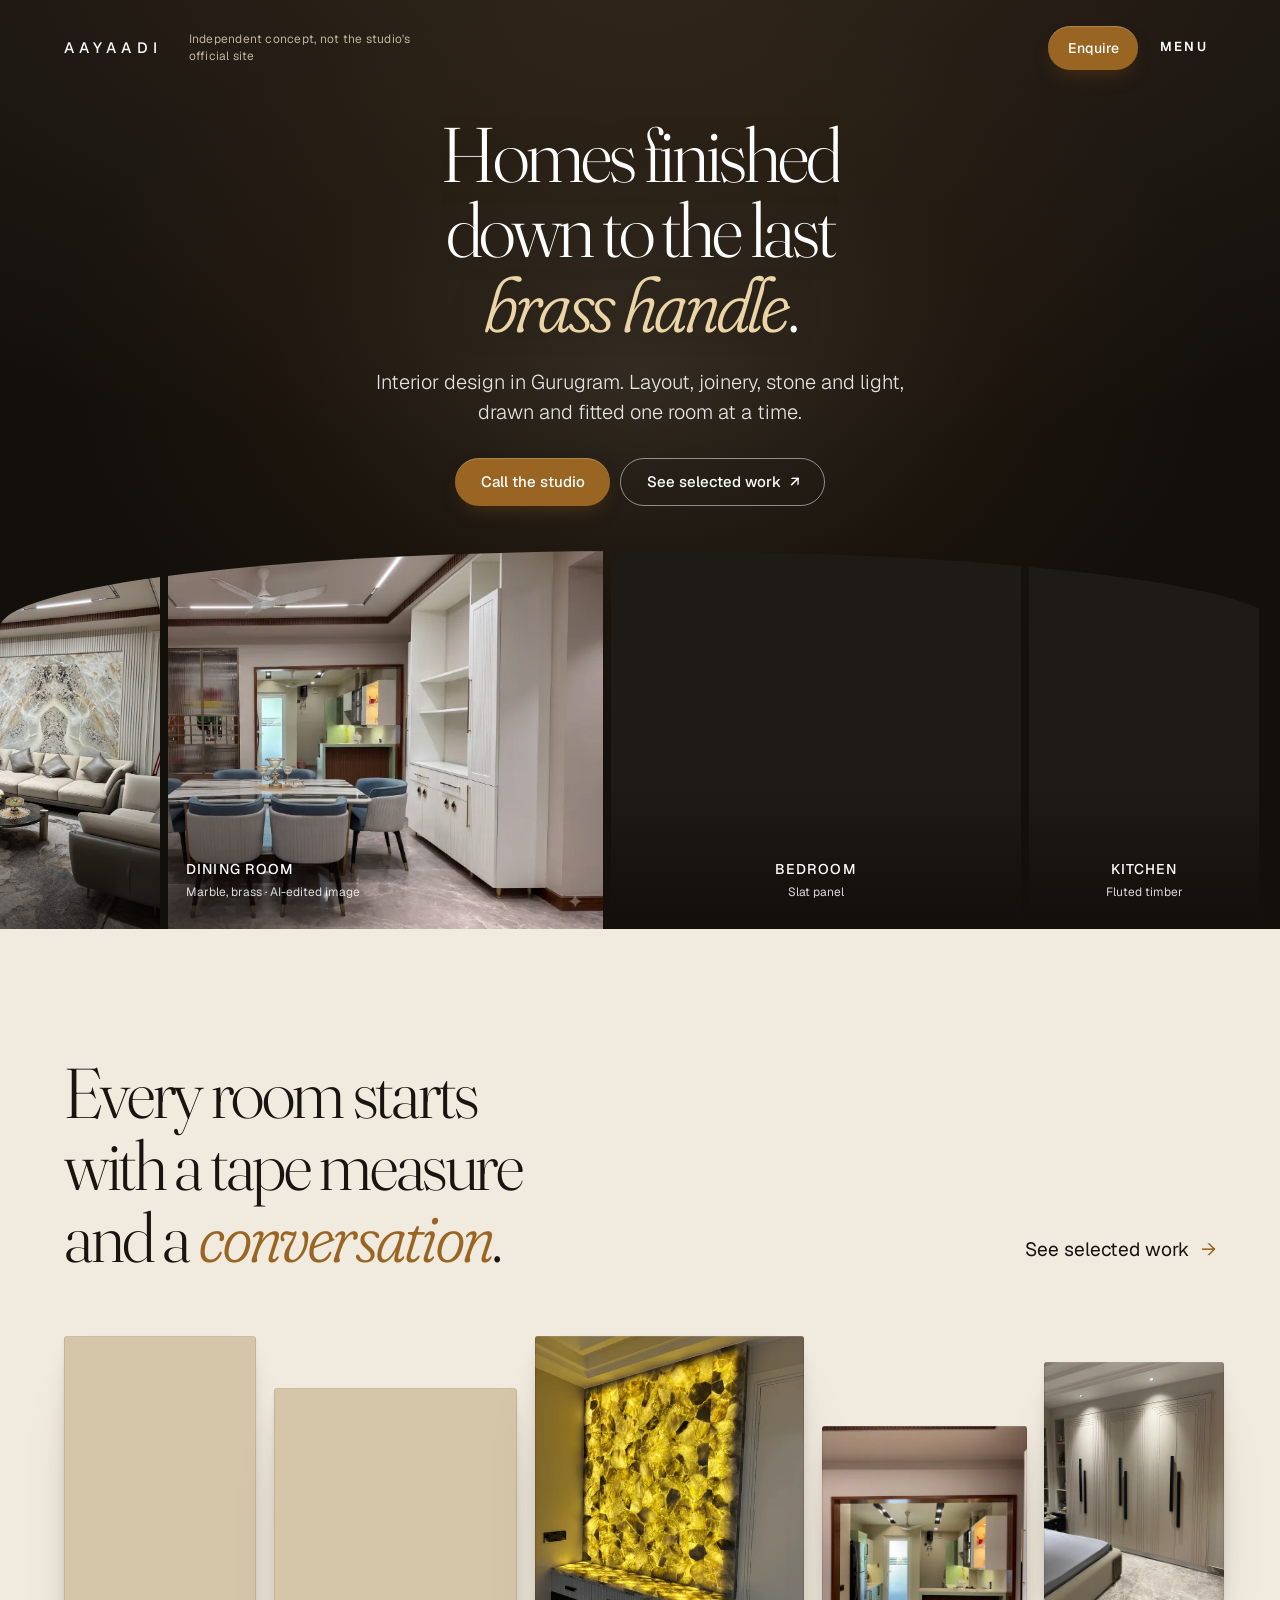
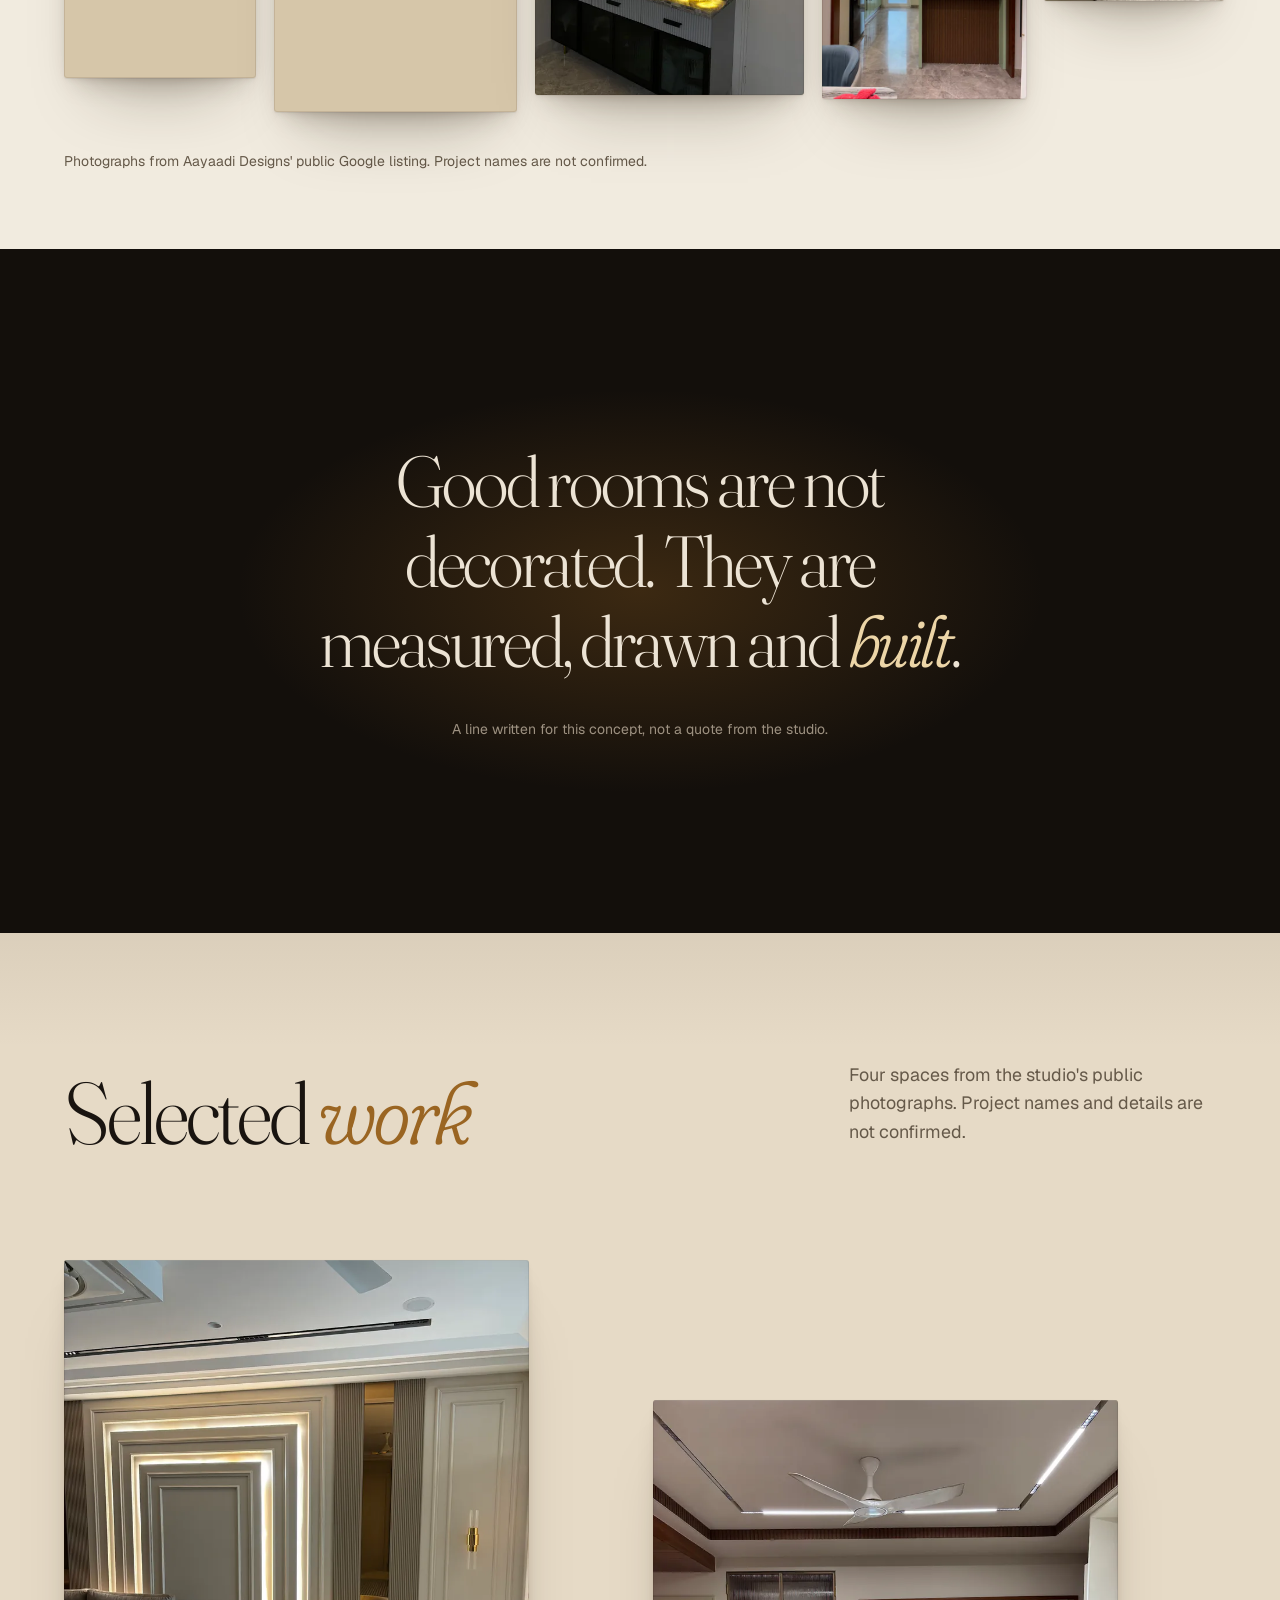
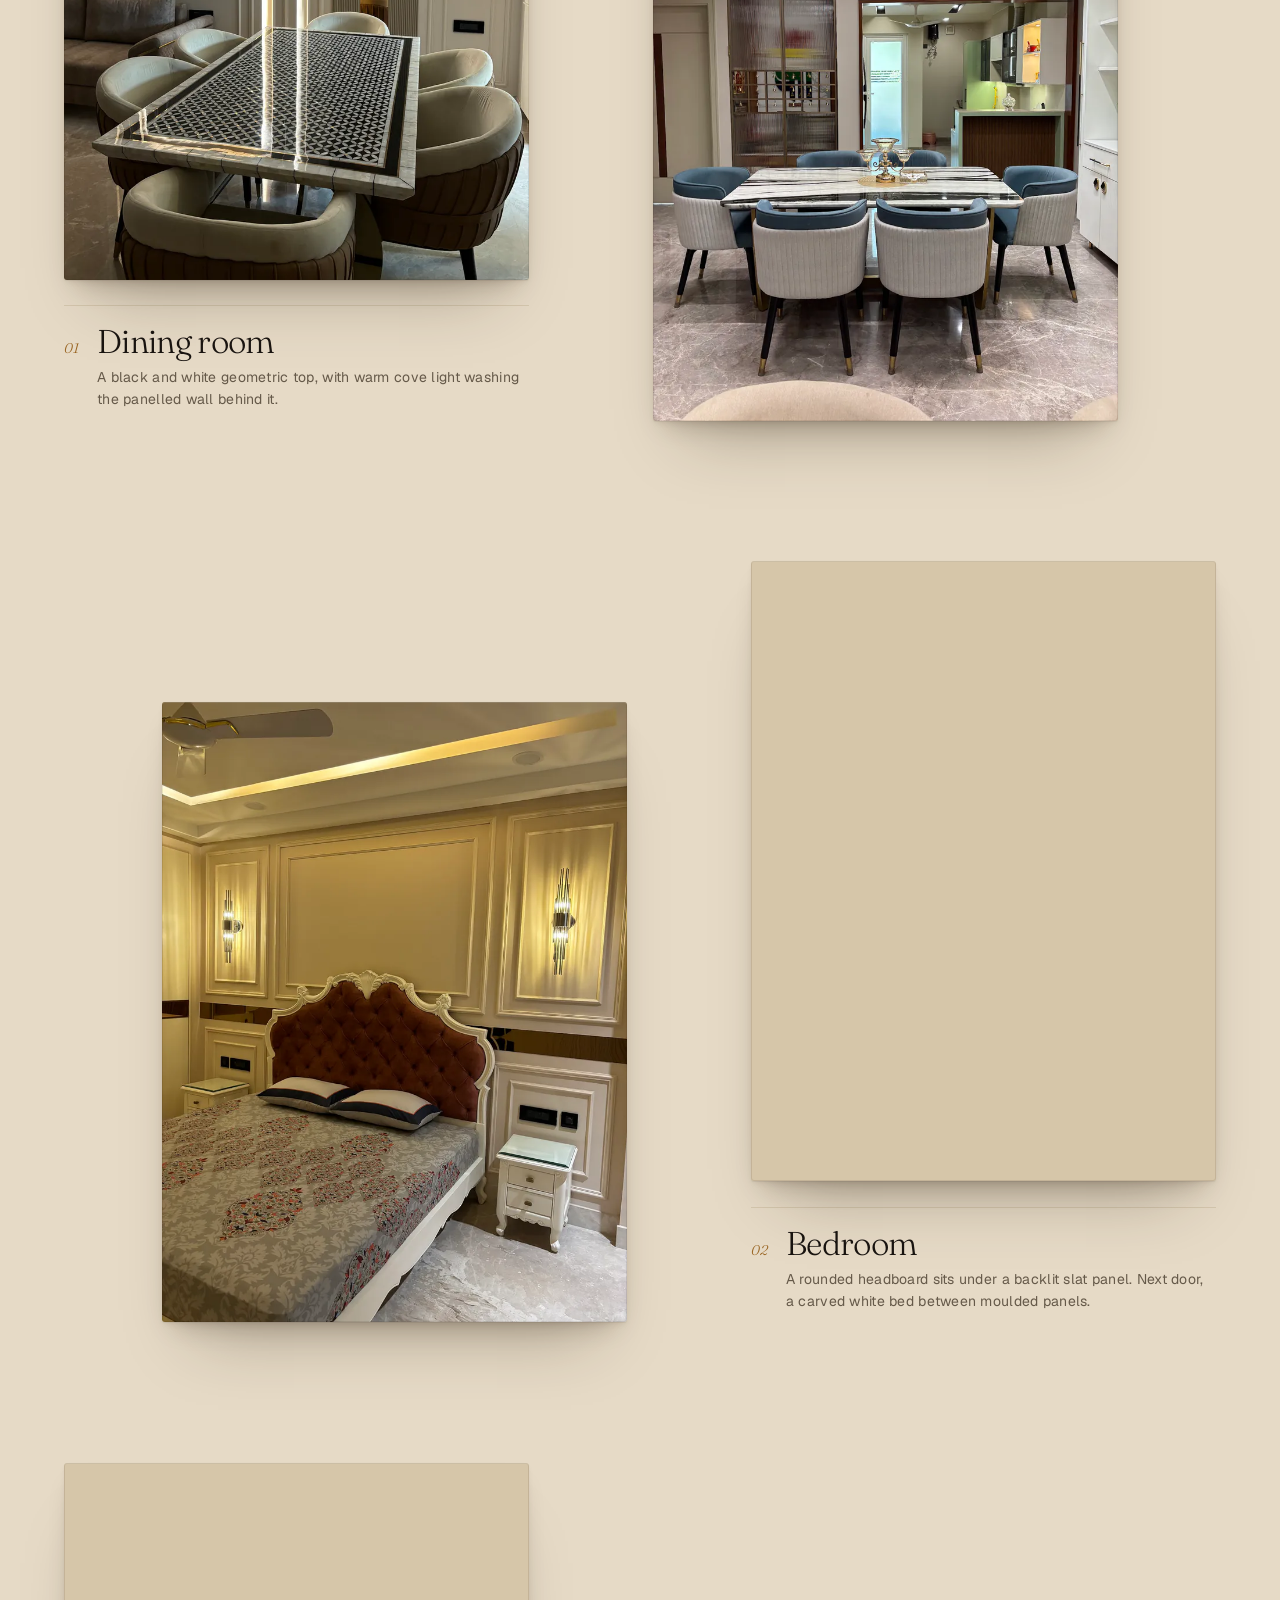
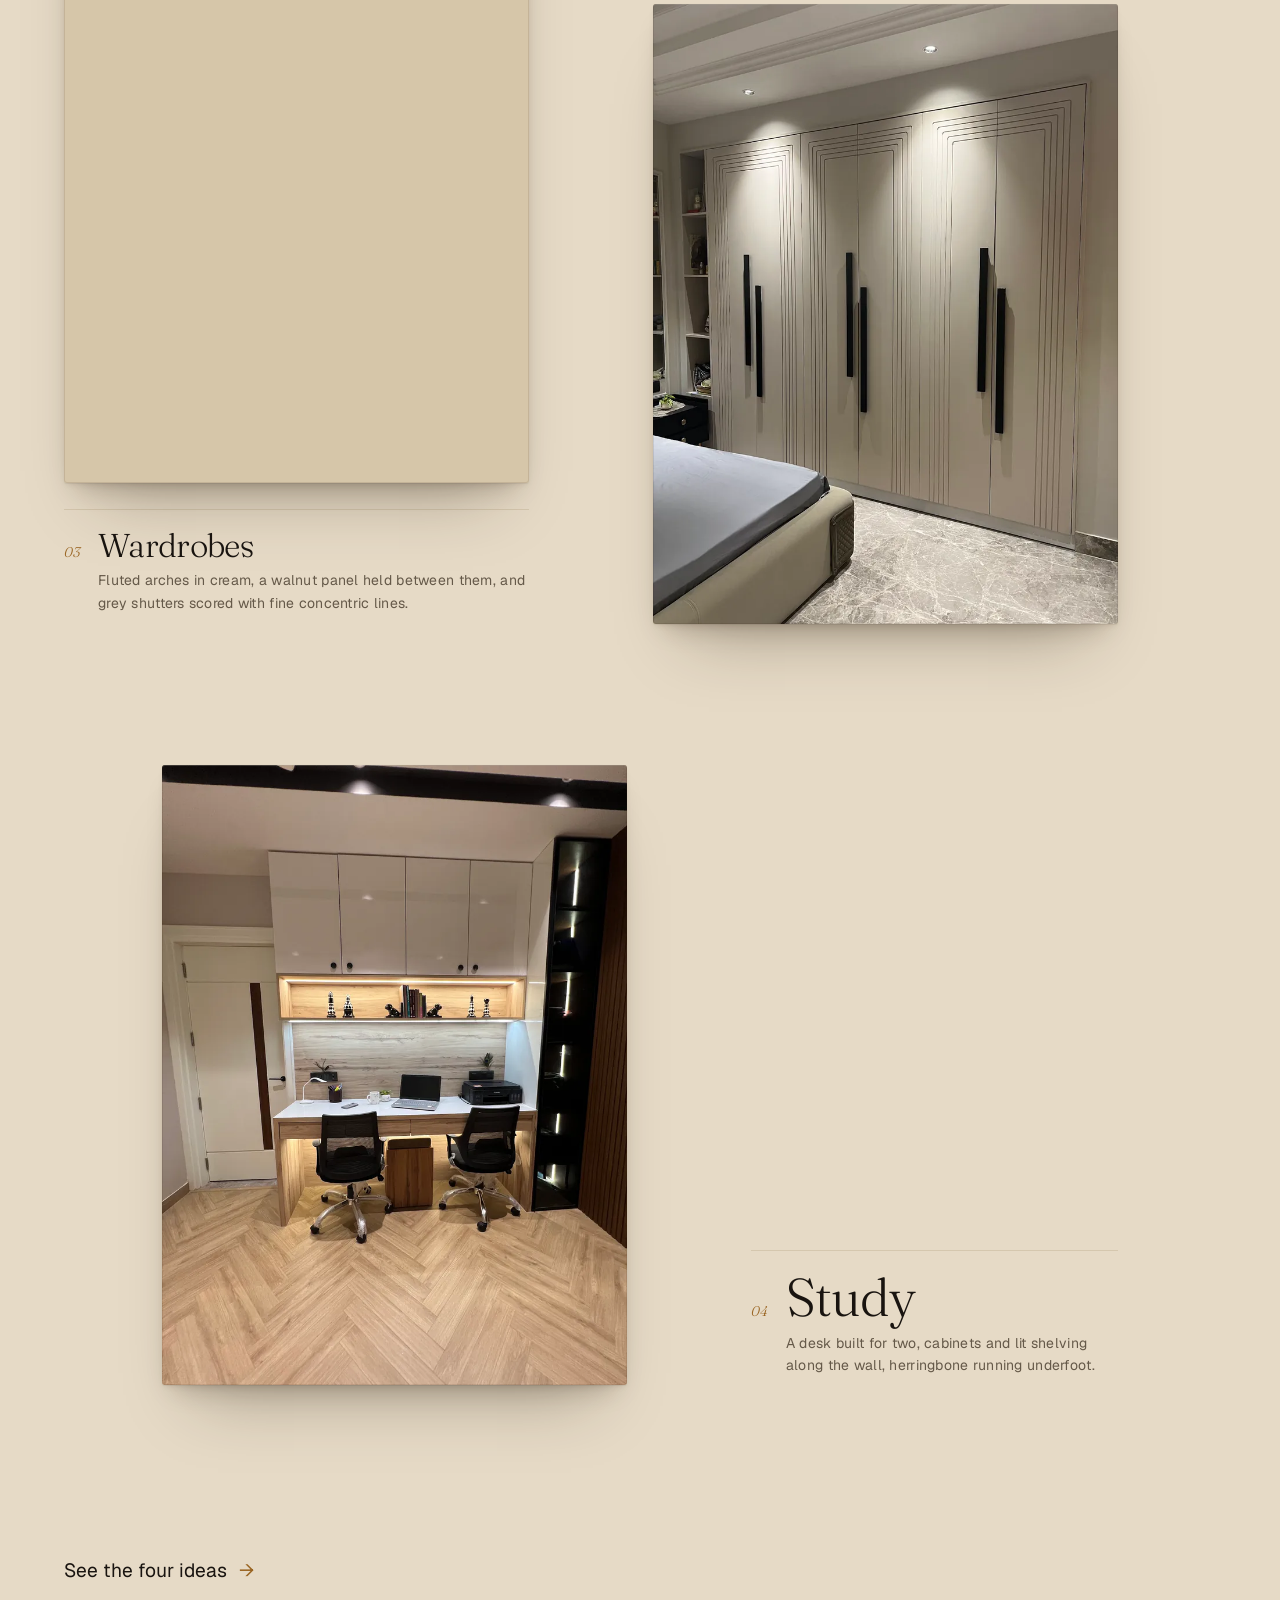
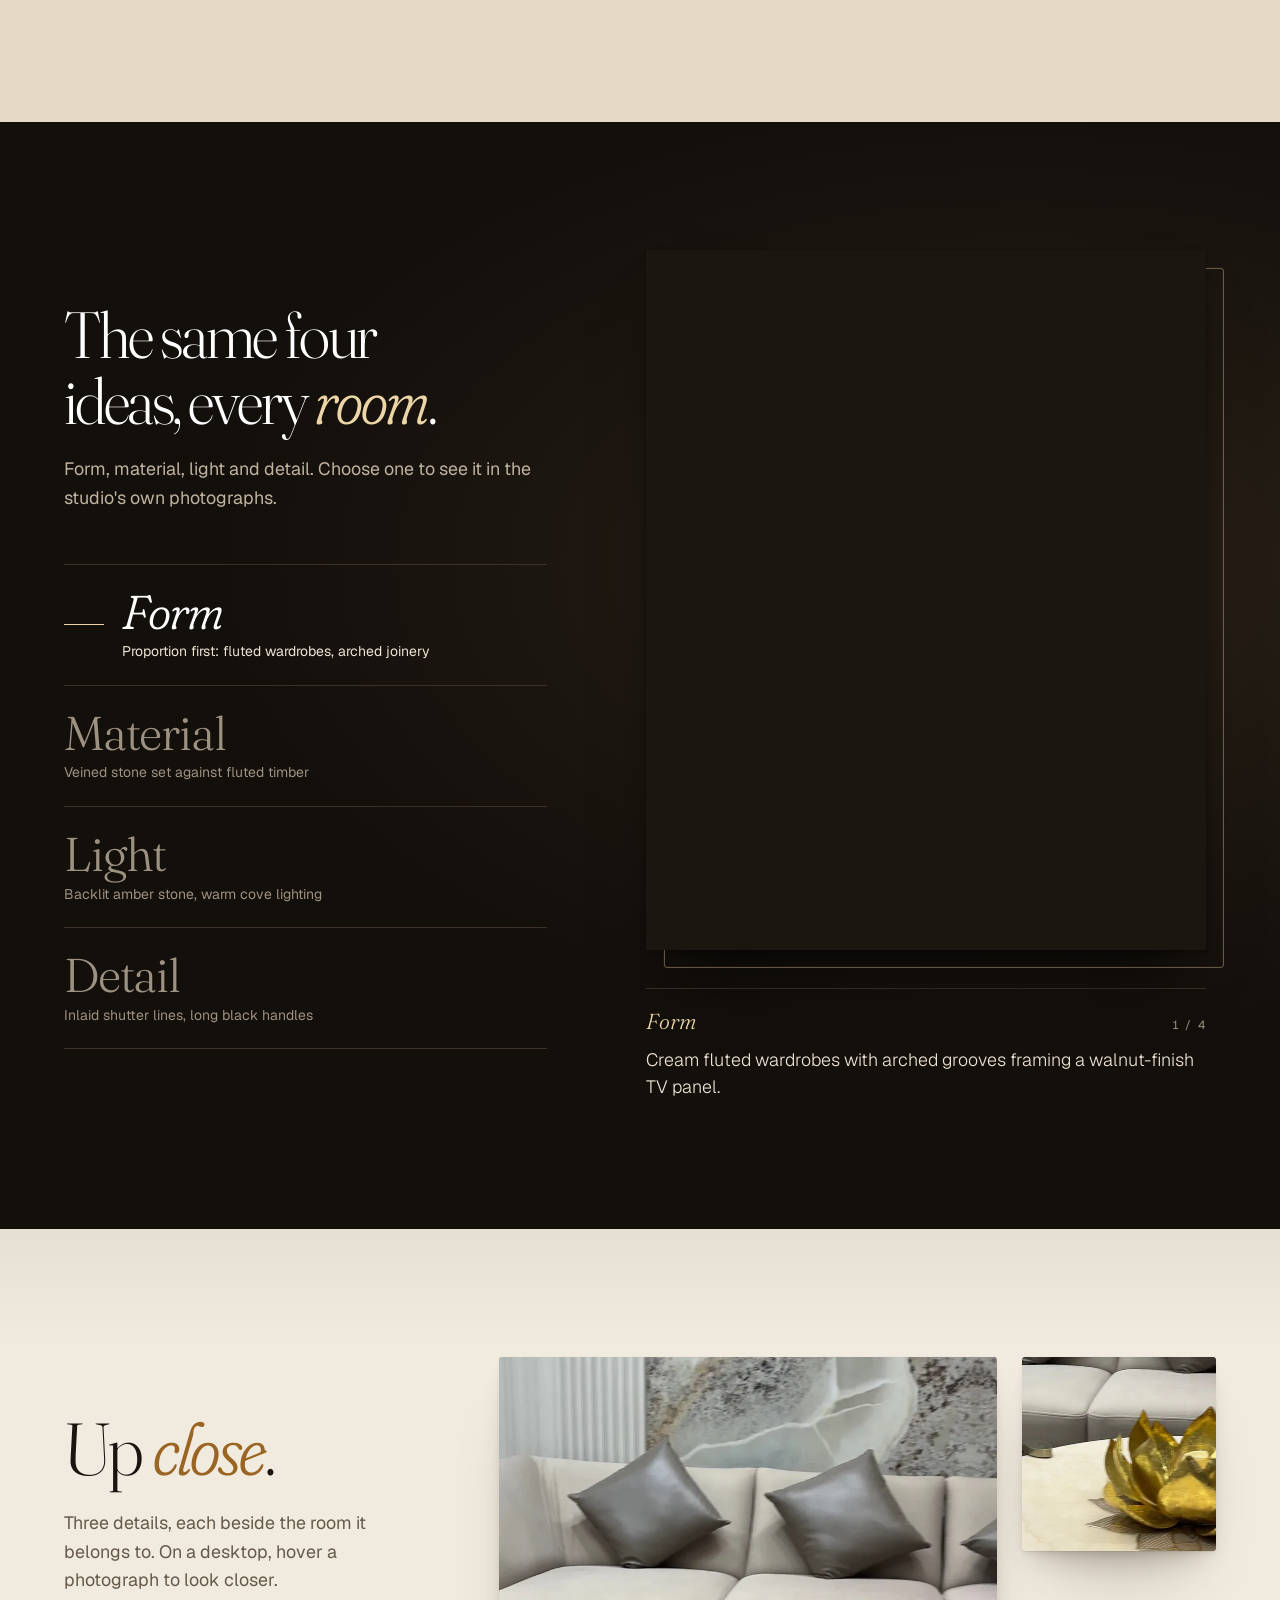
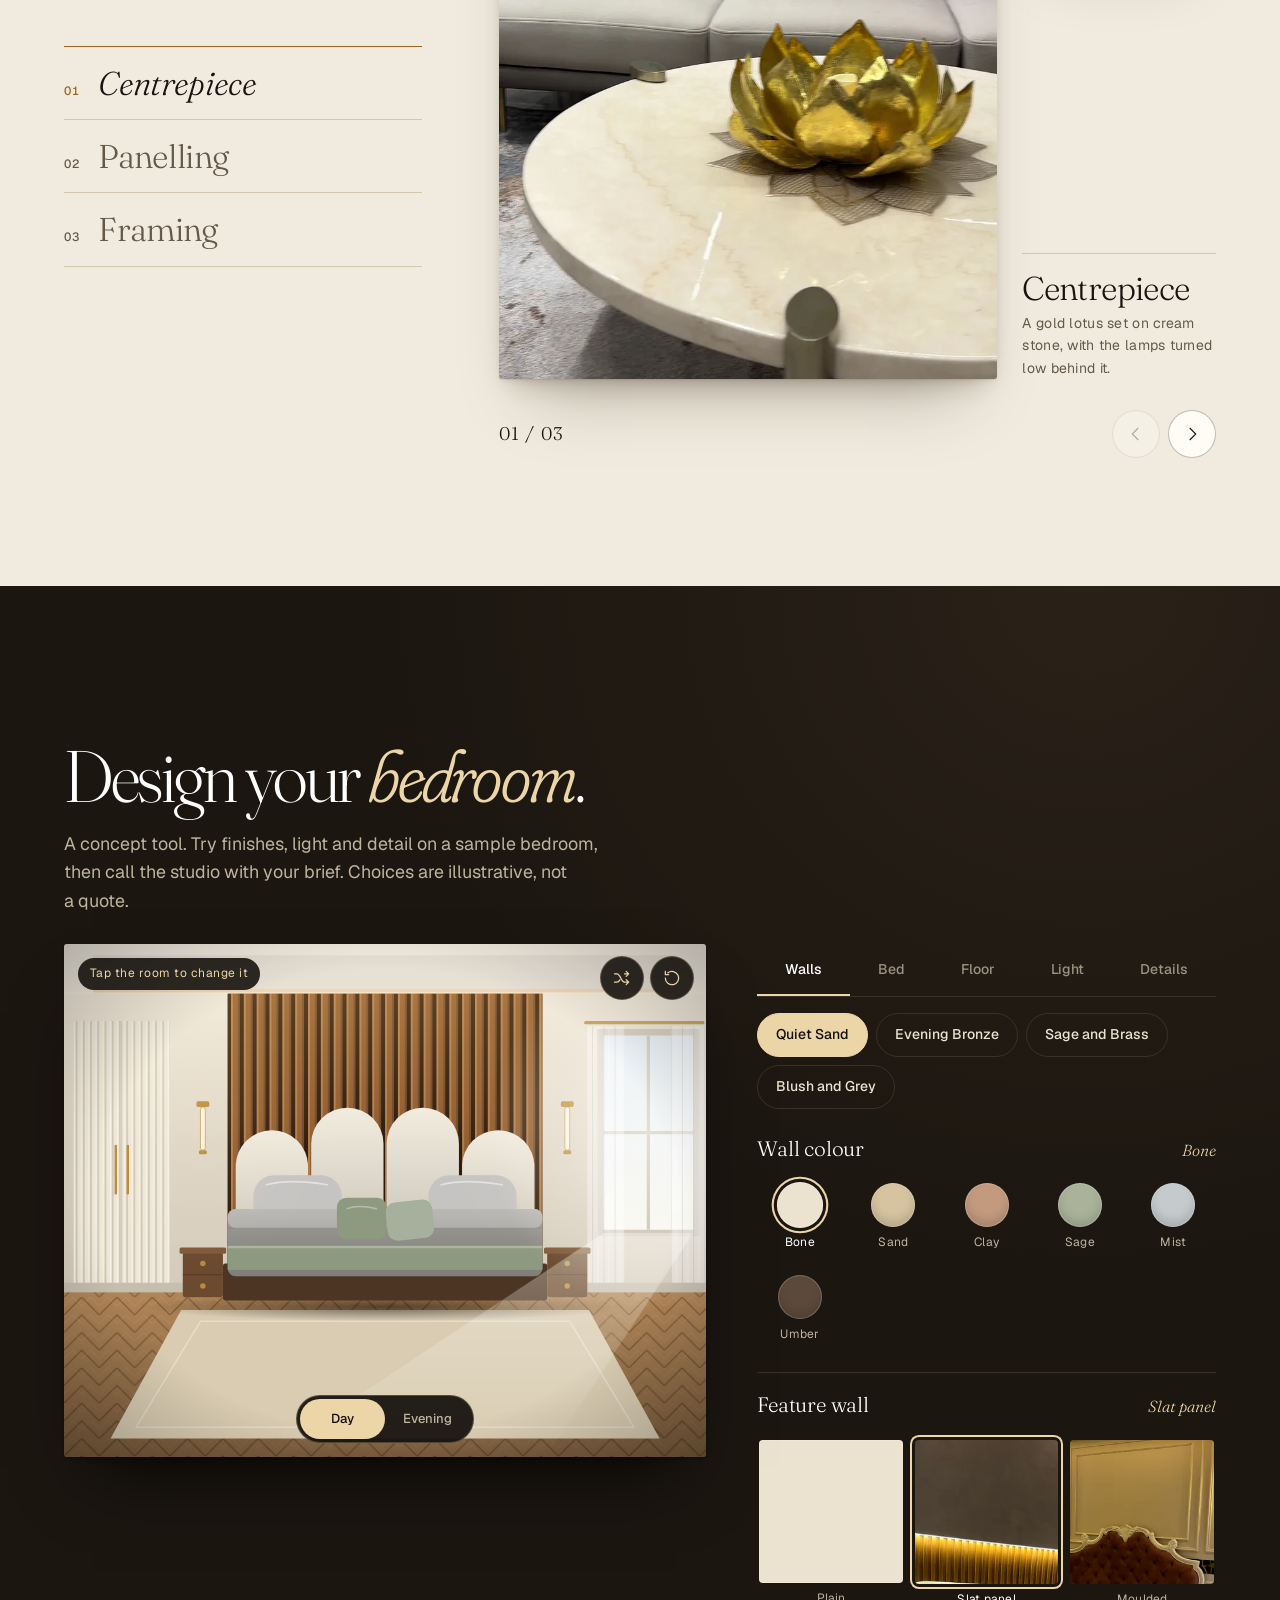
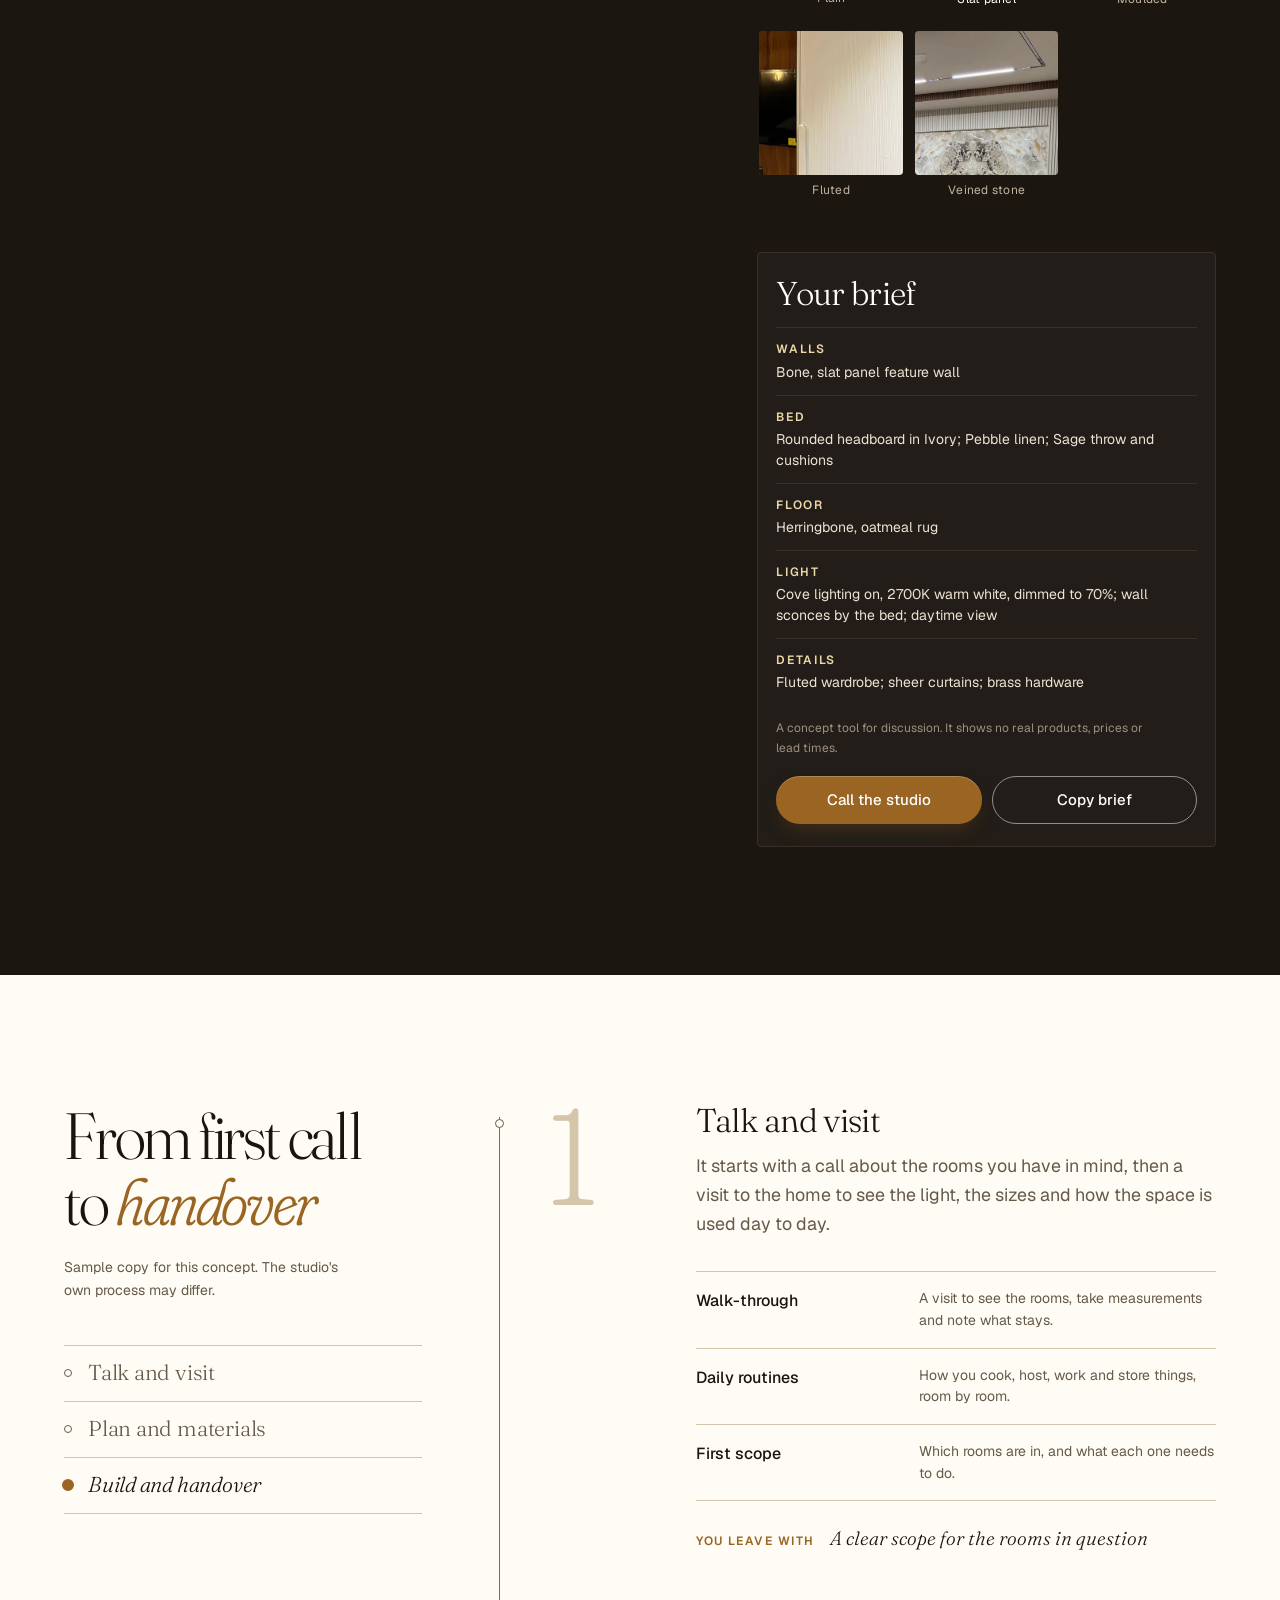
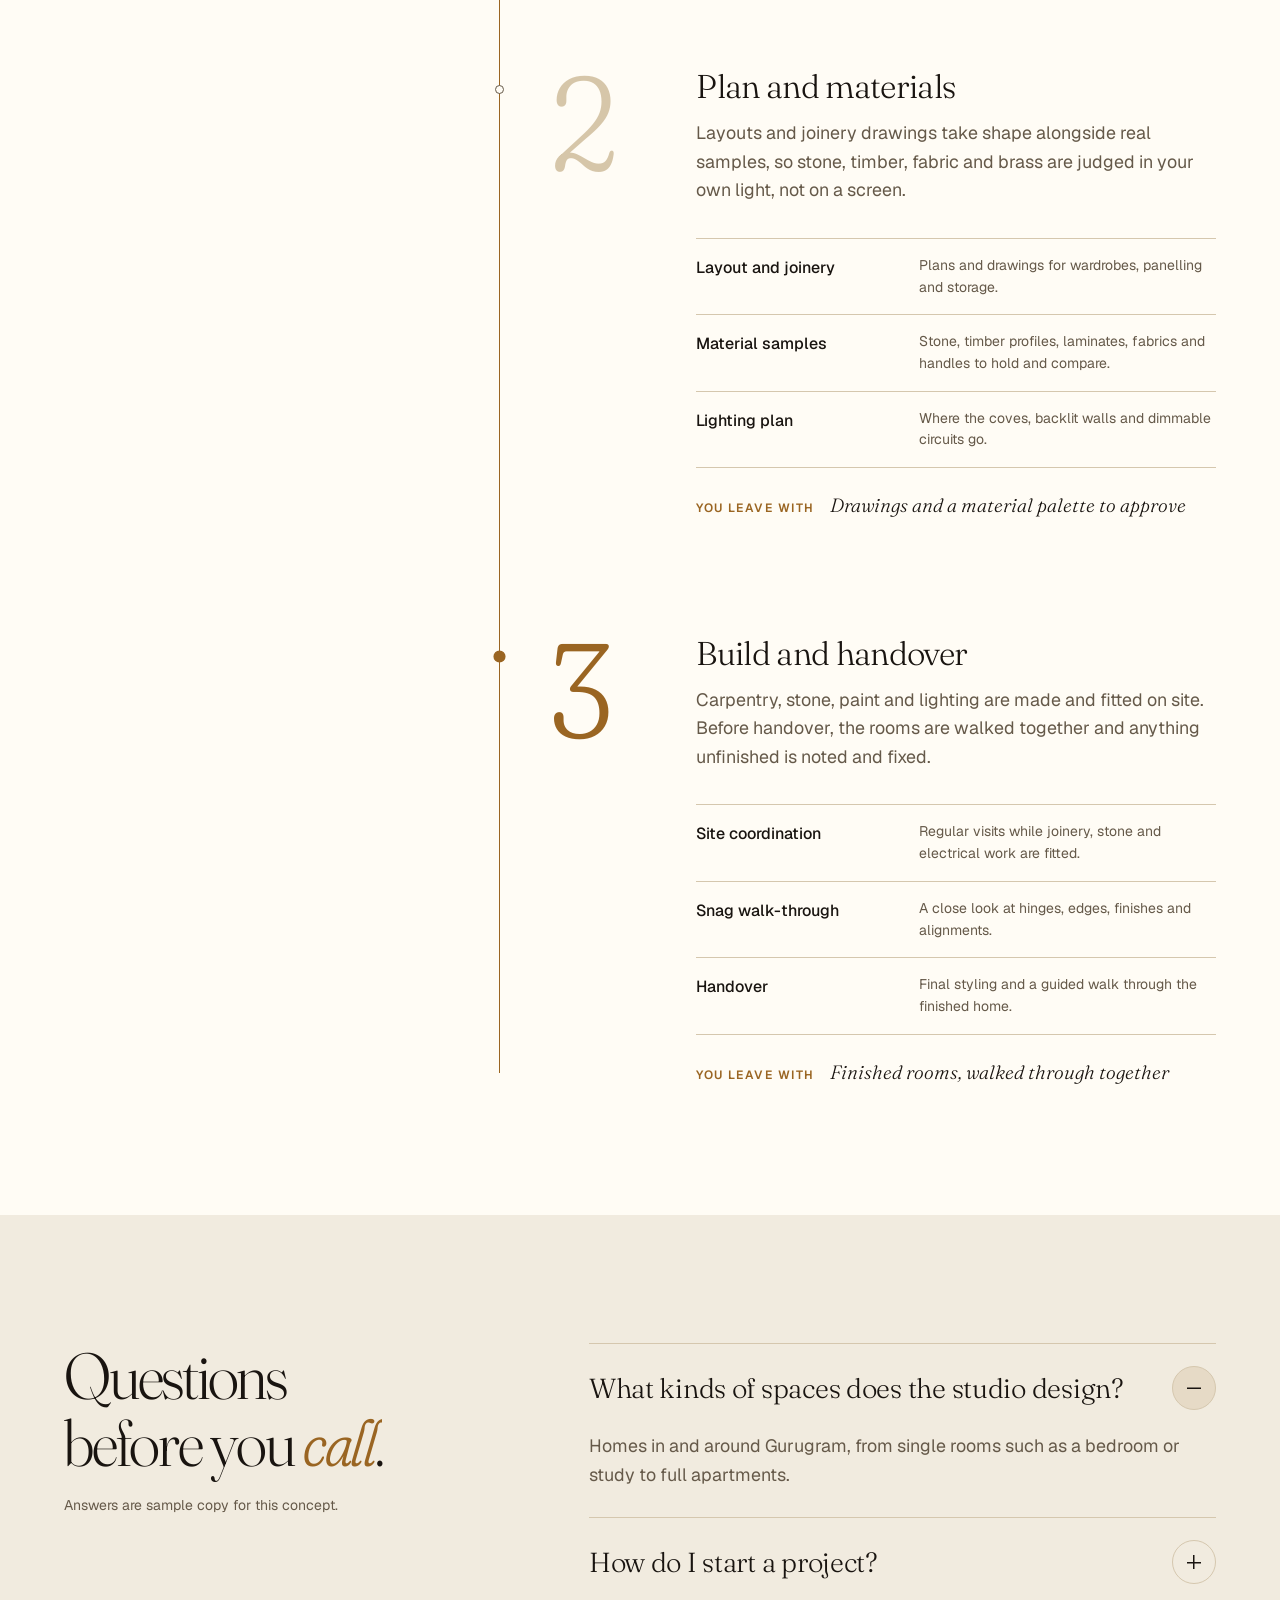
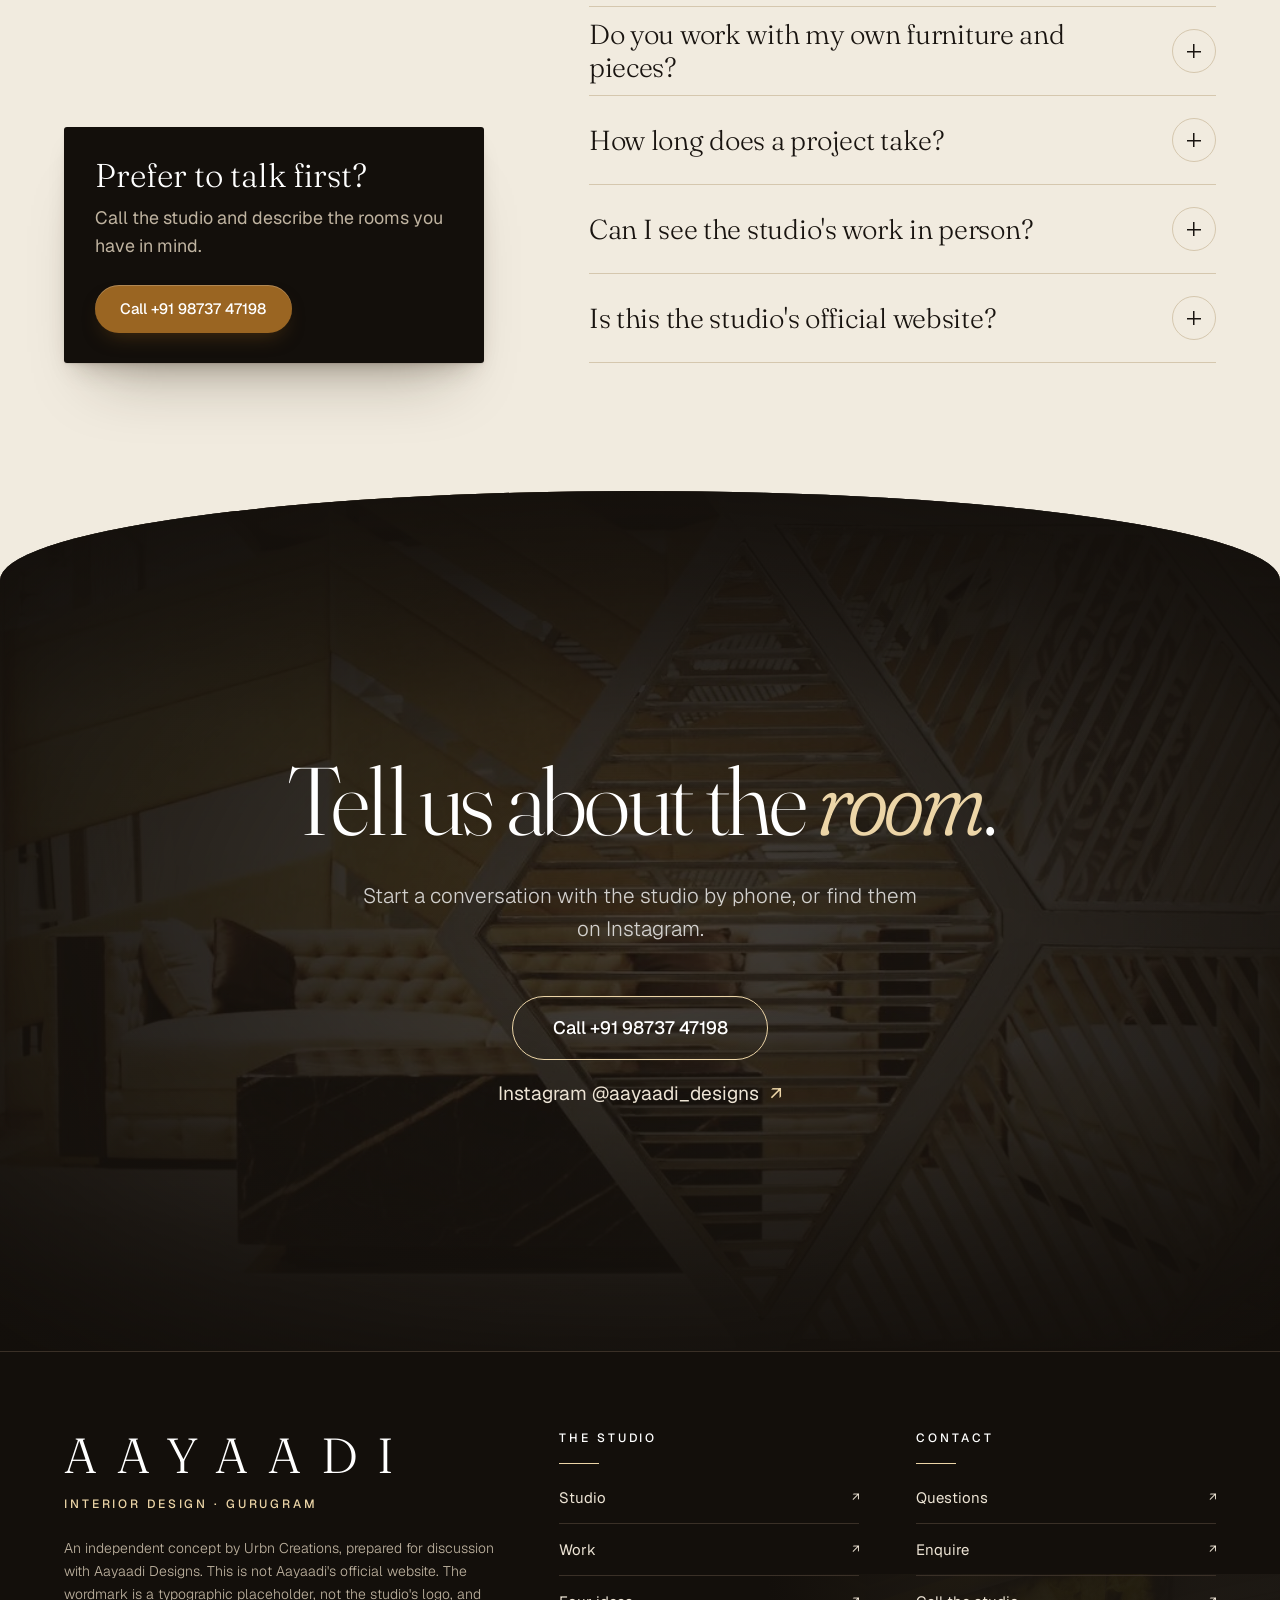
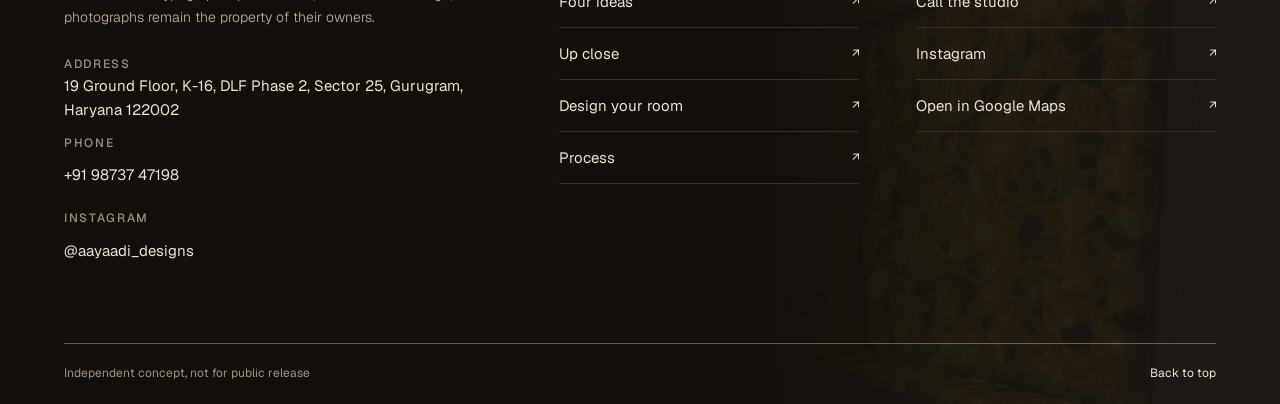
==== commit 711248be: "Give the landing page depth and a less machine-written voice Colour and depth: - Grounds get a real " ====
--- a/index.html
+++ b/index.html
@@ -33,8 +33,8 @@
   <div class="minibar__links">
     <a href="#studio">Studio</a>
     <a href="#work">Work</a>
-    <a href="#themes">Pillars</a>
-    <a href="#details">Closer looks</a>
+    <a href="#themes">Four ideas</a>
+    <a href="#details">Up close</a>
     <a href="#design">Design</a>
     <a href="#process">Process</a>
     <a href="#faq">Questions</a>
@@ -58,8 +58,8 @@
     <ul class="menu__list">
       <li><a href="#studio" data-menu-link>Studio</a></li>
       <li><a href="#work" data-menu-link>Work</a></li>
-      <li><a href="#themes" data-menu-link>Pillars</a></li>
-      <li><a href="#details" data-menu-link>Closer looks</a></li>
+      <li><a href="#themes" data-menu-link>Four ideas</a></li>
+      <li><a href="#details" data-menu-link>Up close</a></li>
       <li><a href="#design" data-menu-link>Design your room</a></li>
       <li><a href="#process" data-menu-link>Process</a></li>
       <li><a href="#faq" data-menu-link>Questions</a></li>
@@ -88,11 +88,11 @@
     <div class="hero__copy">
       <h1 class="hero__title">
         <span class="sr-only">Aayaadi Designs: </span>
-        <span class="hero__line"><span class="hero__in" data-hero="line">Interior design,</span></span>
-        <span class="hero__line"><span class="hero__in" data-hero="line">shaped around</span></span>
-        <span class="hero__line"><span class="hero__in" data-hero="line"><em>living</em>.</span></span>
+        <span class="hero__line"><span class="hero__in" data-hero="line">Homes finished</span></span>
+        <span class="hero__line"><span class="hero__in" data-hero="line">down to the last</span></span>
+        <span class="hero__line"><span class="hero__in" data-hero="line"><em>brass handle</em>.</span></span>
       </h1>
-      <p class="hero__blurb" data-hero="fade">Homes designed room by room, from the first layout and joinery to stone, light and the last brass handle.</p>
+      <p class="hero__blurb" data-hero="fade">Interior design in Gurugram. Layout, joinery, stone and light, drawn and fitted one room at a time.</p>
       <div class="hero__actions" data-hero="fade">
         <a class="btn btn--gold" href="tel:+919873747198" data-magnetic>Call the studio</a>
         <a class="btn btn--ghost" href="#work" data-magnetic>See selected work <span aria-hidden="true">↗</span></a>
@@ -122,7 +122,7 @@
   <!-- ============ STUDIO STATEMENT ============ -->
   <section class="studio" id="studio" aria-labelledby="studio-title">
     <div class="studio__head">
-      <h2 class="h-sec studio__title" id="studio-title" data-split>Rooms shaped around the way people <em>actually live</em>.</h2>
+      <h2 class="h-sec studio__title" id="studio-title" data-split>Every room starts with a tape measure and a <em>conversation</em>.</h2>
       <a class="tlink" href="#work" data-rv="rise">See selected work <span aria-hidden="true">→</span></a>
     </div>
     <ul class="rail" aria-label="Finishes from the studio's public photographs">
@@ -135,6 +135,13 @@
     <p class="studio__note">Photographs from Aayaadi Designs' public Google listing. Project names are not confirmed.</p>
   </section>
 
+  <!-- ============ STATEMENT: words warm from dim to lit as the line is read (main.js) ============ -->
+  <section class="credo" aria-labelledby="credo-title">
+    <div class="credo__glow" aria-hidden="true"></div>
+    <h2 class="credo__text" id="credo-title" data-scrub>Good rooms are not decorated. They are measured, drawn and <em>built</em>.</h2>
+    <p class="credo__note">A line written for this concept, not a quote from the studio.</p>
+  </section>
+
   <!-- ============ SELECTED WORK ============ -->
   <section class="work" id="work" aria-labelledby="work-title">
     <div class="work__head">
@@ -142,60 +149,60 @@
       <p class="work__lede" data-rv="rise">Four spaces from the studio's public photographs. Project names and details are not confirmed.</p>
     </div>
 
-    <article class="wk" data-room="Dining room" data-num="(01)" data-tags="Geometric table · Cove light · Panelling">
+    <article class="wk" data-room="Dining room" data-num="(01)" data-tags="A geometric top, with cove light washing the wall behind">
       <div class="wk__col wk__col--a">
         <button class="plate" type="button" data-rv="wipe" aria-label="Open photograph 1 of Dining room"><img src="img/aayaadi/web/aayaadi-google-31-photo-800.webp" srcset="img/aayaadi/web/aayaadi-google-31-photo-480.webp 480w, img/aayaadi/web/aayaadi-google-31-photo-800.webp 800w, img/aayaadi/web/aayaadi-google-31-photo-1200.webp 1200w" sizes="(max-width: 760px) 100vw, 40vw" data-full="img/aayaadi/web/aayaadi-google-31-photo-1200.webp" width="1200" height="1600" loading="lazy" decoding="async" alt="Dining table with a black-and-white geometric top and curved tub chairs, in front of a panelled wall edged with warm cove lighting"><span class="plate__view" aria-hidden="true">View</span></button>
-        <div class="wk__meta" data-rv="rise"><span class="wk__num">01</span><h3>Dining room</h3><p>Geometric table · Cove light · Panelling</p></div>
+        <div class="wk__meta" data-rv="rise"><span class="wk__num">01</span><h3>Dining room</h3><p>A black and white geometric top, with warm cove light washing the panelled wall behind it.</p></div>
       </div>
       <div class="wk__col wk__col--b" data-parallax="-0.06">
         <button class="plate" type="button" data-rv="wipe" data-delay="120" aria-label="Open photograph 2 of Dining room"><img src="img/aayaadi/web/aayaadi-google-05-photo-800.webp" srcset="img/aayaadi/web/aayaadi-google-05-photo-480.webp 480w, img/aayaadi/web/aayaadi-google-05-photo-800.webp 800w, img/aayaadi/web/aayaadi-google-05-photo-1200.webp 1200w" sizes="(max-width: 760px) 100vw, 40vw" data-full="img/aayaadi/web/aayaadi-google-05-photo-1200.webp" width="1200" height="1600" loading="lazy" decoding="async" alt="Dining area with a white-and-black veined table and blue-and-grey upholstered chairs, with the kitchen visible through a wide opening"><span class="plate__view" aria-hidden="true">View</span></button>
       </div>
     </article>
 
-    <article class="wk wk--flip" data-room="Bedroom" data-num="(02)" data-tags="Rounded headboard · Slat panel · Carved bed">
+    <article class="wk wk--flip" data-room="Bedroom" data-num="(02)" data-tags="A rounded headboard under a backlit slat panel">
       <div class="wk__col wk__col--a">
         <button class="plate" type="button" data-rv="wipe" aria-label="Open photograph 1 of Bedroom"><img src="img/aayaadi/web/aayaadi-google-19-photo-800.webp" srcset="img/aayaadi/web/aayaadi-google-19-photo-480.webp 480w, img/aayaadi/web/aayaadi-google-19-photo-800.webp 800w, img/aayaadi/web/aayaadi-google-19-photo-1200.webp 1200w" sizes="(max-width: 760px) 100vw, 40vw" data-full="img/aayaadi/web/aayaadi-google-19-photo-1200.webp" width="1200" height="1600" loading="lazy" decoding="async" alt="Bedroom with a rounded upholstered headboard, pink and grey bedding and a backlit wooden slat panel above the bed"><span class="plate__view" aria-hidden="true">View</span></button>
-        <div class="wk__meta" data-rv="rise"><span class="wk__num">02</span><h3>Bedroom</h3><p>Rounded headboard · Slat panel · Carved bed</p></div>
+        <div class="wk__meta" data-rv="rise"><span class="wk__num">02</span><h3>Bedroom</h3><p>A rounded headboard sits under a backlit slat panel. Next door, a carved white bed between moulded panels.</p></div>
       </div>
       <div class="wk__col wk__col--b" data-parallax="-0.06">
         <button class="plate" type="button" data-rv="wipe" data-delay="120" aria-label="Open photograph 2 of Bedroom"><img src="img/aayaadi/web/aayaadi-google-06-photo-800.webp" srcset="img/aayaadi/web/aayaadi-google-06-photo-480.webp 480w, img/aayaadi/web/aayaadi-google-06-photo-800.webp 800w, img/aayaadi/web/aayaadi-google-06-photo-1200.webp 1200w" sizes="(max-width: 760px) 100vw, 40vw" data-full="img/aayaadi/web/aayaadi-google-06-photo-1200.webp" width="1200" height="1600" loading="lazy" decoding="async" alt="Bedroom with a carved white bed and a tufted brown headboard, framed by moulded wall panels and crystal wall lights"><span class="plate__view" aria-hidden="true">View</span></button>
       </div>
     </article>
 
-    <article class="wk" data-room="Wardrobes" data-num="(03)" data-tags="Fluted arches · Walnut panel · Inlaid lines">
+    <article class="wk" data-room="Wardrobes" data-num="(03)" data-tags="Fluted arches in cream, with a walnut panel between them">
       <div class="wk__col wk__col--a">
         <button class="plate" type="button" data-rv="wipe" aria-label="Open photograph 1 of Wardrobes"><img src="img/aayaadi/web/aayaadi-google-07-photo-800.webp" srcset="img/aayaadi/web/aayaadi-google-07-photo-480.webp 480w, img/aayaadi/web/aayaadi-google-07-photo-800.webp 800w, img/aayaadi/web/aayaadi-google-07-photo-1200.webp 1200w" sizes="(max-width: 760px) 100vw, 40vw" data-full="img/aayaadi/web/aayaadi-google-07-photo-1200.webp" width="1200" height="1600" loading="lazy" decoding="async" alt="Cream fluted wardrobes with arched grooves framing a walnut-finish TV panel"><span class="plate__view" aria-hidden="true">View</span></button>
-        <div class="wk__meta" data-rv="rise"><span class="wk__num">03</span><h3>Wardrobes</h3><p>Fluted arches · Walnut panel · Inlaid lines</p></div>
+        <div class="wk__meta" data-rv="rise"><span class="wk__num">03</span><h3>Wardrobes</h3><p>Fluted arches in cream, a walnut panel held between them, and grey shutters scored with fine concentric lines.</p></div>
       </div>
       <div class="wk__col wk__col--b" data-parallax="-0.06">
         <button class="plate" type="button" data-rv="wipe" data-delay="120" aria-label="Open photograph 2 of Wardrobes"><img src="img/aayaadi/web/aayaadi-google-10-photo-800.webp" width="800" height="1067" sizes="(max-width: 760px) 100vw, 40vw" data-full="img/aayaadi/web/aayaadi-google-10-photo-800.webp" loading="lazy" decoding="async" alt="Grey wardrobe shutters with inlaid concentric lines and long black handles"><span class="plate__view" aria-hidden="true">View</span></button>
       </div>
     </article>
 
-    <article class="wk wk--solo wk--flip" data-room="Study" data-num="(04)" data-tags="Shared desk · Lit shelving · Herringbone floor">
+    <article class="wk wk--solo wk--flip" data-room="Study" data-num="(04)" data-tags="A desk built for two, with herringbone running underfoot">
       <div class="wk__col wk__col--a">
         <button class="plate" type="button" data-rv="wipe" aria-label="Open photograph of Study"><img src="img/aayaadi/web/aayaadi-google-16-photo-800.webp" srcset="img/aayaadi/web/aayaadi-google-16-photo-480.webp 480w, img/aayaadi/web/aayaadi-google-16-photo-800.webp 800w, img/aayaadi/web/aayaadi-google-16-photo-1200.webp 1200w" sizes="(max-width: 760px) 100vw, 40vw" data-full="img/aayaadi/web/aayaadi-google-16-photo-1200.webp" width="1200" height="1600" loading="lazy" decoding="async" alt="Study with a shared desk for two, office chairs, white cabinets and a herringbone-pattern floor"><span class="plate__view" aria-hidden="true">View</span></button>
       </div>
-      <div class="wk__meta wk__meta--solo" data-rv="rise"><span class="wk__num">04</span><h3>Study</h3><p>Shared desk · Lit shelving · Herringbone floor</p></div>
+      <div class="wk__meta wk__meta--solo" data-rv="rise"><span class="wk__num">04</span><h3>Study</h3><p>A desk built for two, cabinets and lit shelving along the wall, herringbone running underfoot.</p></div>
     </article>
 
-    <a class="tlink work__next" href="#themes">See the four pillars <span aria-hidden="true">→</span></a>
+    <a class="tlink work__next" href="#themes">See the four ideas <span aria-hidden="true">→</span></a>
   </section>
 
   <!-- ============ THEMES: FOUR PILLARS ============ -->
   <section class="themes" id="themes" aria-labelledby="themes-title">
     <div class="themes__stage">
       <div class="themes__content">
-        <h2 class="h-sec themes__title" id="themes-title" data-split>Four pillars of <em>architectural harmony</em>.</h2>
-        <p class="themes__hint" data-rv="rise">The same four ideas run through every room. Choose one to see it in the studio's own photographs.</p>
-
-        <ul class="themes__list" role="tablist" aria-label="Four pillars" data-rv="rise" data-delay="80">
+        <h2 class="h-sec themes__title" id="themes-title" data-split>The same four ideas, every <em>room</em>.</h2>
+        <p class="themes__hint" data-rv="rise">Form, material, light and detail. Choose one to see it in the studio's own photographs.</p>
+
+        <ul class="themes__list" role="tablist" aria-label="The four ideas" data-rv="rise" data-delay="80">
           <li class="theme" role="presentation">
             <button class="theme__btn is-active" type="button" role="tab" id="tab-theme-0" aria-selected="true" aria-controls="panel-theme-0" data-theme="0">
               <span class="theme__mark" aria-hidden="true"></span>
               <span class="theme__body">
                 <span class="theme__name">Form</span>
-                <span class="theme__desc">Proportion, fluted wardrobes and arched joinery</span>
+                <span class="theme__desc">Proportion first: fluted wardrobes, arched joinery</span>
               </span>
             </button>
           </li>
@@ -204,7 +211,7 @@
               <span class="theme__mark" aria-hidden="true"></span>
               <span class="theme__body">
                 <span class="theme__name">Material</span>
-                <span class="theme__desc">Veined stone-look panels against fluted timber</span>
+                <span class="theme__desc">Veined stone set against fluted timber</span>
               </span>
             </button>
           </li>
@@ -213,7 +220,7 @@
               <span class="theme__mark" aria-hidden="true"></span>
               <span class="theme__body">
                 <span class="theme__name">Light</span>
-                <span class="theme__desc">A backlit amber wall and warm cove lighting</span>
+                <span class="theme__desc">Backlit amber stone, warm cove lighting</span>
               </span>
             </button>
           </li>
@@ -222,7 +229,7 @@
               <span class="theme__mark" aria-hidden="true"></span>
               <span class="theme__body">
                 <span class="theme__name">Detail</span>
-                <span class="theme__desc">Inlaid shutter lines and long black handles</span>
+                <span class="theme__desc">Inlaid shutter lines, long black handles</span>
               </span>
             </button>
           </li>
@@ -253,7 +260,7 @@
   <section class="details" id="details" aria-labelledby="details-title">
     <div class="details__grid" data-looks>
       <div class="details__side">
-        <h2 class="h-sec" id="details-title" data-split>Closer <em>looks</em></h2>
+        <h2 class="h-sec" id="details-title" data-split>Up <em>close</em>.</h2>
         <p class="details__lede" data-rv="rise">Three details, each beside the room it belongs to. On a desktop, hover a photograph to look closer.</p>
         <div class="looks-nav" role="tablist" aria-label="Closer looks" data-rv="rise" data-delay="80">
           <button class="looks-nav__btn is-active" type="button" role="tab" aria-selected="true" data-look="0">
@@ -279,7 +286,7 @@
           </div>
           <div class="look__side">
             <div class="look__inset" aria-hidden="true"><img src="img/aayaadi/web/aayaadi-google-02-video-poster-800.webp" width="800" height="1422" loading="lazy" decoding="async" alt=""></div>
-            <figcaption class="look__cap"><h3>Centrepiece</h3><p>Gold lotus centrepiece · Cream stone-look table · Warm ambient light</p></figcaption>
+            <figcaption class="look__cap"><h3>Centrepiece</h3><p>A gold lotus set on cream stone, with the lamps turned low behind it.</p></figcaption>
           </div>
         </figure>
 
@@ -290,7 +297,7 @@
           </div>
           <div class="look__side">
             <div class="look__inset" aria-hidden="true"><img src="img/aayaadi/web/aayaadi-google-06-photo-800.webp" width="1200" height="1600" loading="lazy" decoding="async" alt=""></div>
-            <figcaption class="look__cap"><h3>Panelling</h3><p>Moulded wall panels · Crystal wall lights · Tufted headboard</p></figcaption>
+            <figcaption class="look__cap"><h3>Panelling</h3><p>Moulded panels either side, crystal lights at shoulder height, tufting behind the pillows.</p></figcaption>
           </div>
         </figure>
 
@@ -301,7 +308,7 @@
           </div>
           <div class="look__side">
             <div class="look__inset" aria-hidden="true"><img src="img/aayaadi/web/aayaadi-google-13-photo-800.webp" width="1200" height="1600" loading="lazy" decoding="async" alt=""></div>
-            <figcaption class="look__cap"><h3>Framing</h3><p>Fluted timber counter · Sage-green cabinets · Dark timber door frame</p></figcaption>
+            <figcaption class="look__cap"><h3>Framing</h3><p>Sage cabinets and a fluted timber counter, seen through a dark timber door.</p></figcaption>
           </div>
         </figure>
 
@@ -546,7 +553,7 @@
   <section class="enquire" id="enquire" aria-labelledby="enquire-title">
     <div class="enquire__bg" aria-hidden="true" data-parallax="0.08"><img src="img/aayaadi/web/aayaadi-google-15-photo-1440.webp" srcset="img/aayaadi/web/aayaadi-google-15-photo-960.webp 960w, img/aayaadi/web/aayaadi-google-15-photo-1440.webp 1440w" sizes="100vw" width="1440" height="811" loading="lazy" decoding="async" alt=""></div>
     <div class="enquire__in">
-      <h2 class="enquire__text" id="enquire-title" data-split>Let's shape your <em>space</em>.</h2>
+      <h2 class="enquire__text" id="enquire-title" data-split>Tell us about the <em>room</em>.</h2>
       <p class="enquire__dim" data-rv="rise" data-delay="120">Start a conversation with the studio by phone, or find them on Instagram.</p>
       <div class="enquire__actions" data-rv="rise" data-delay="200">
         <a class="btn btn--call" href="tel:+919873747198">Call +91&nbsp;98737&nbsp;47198</a>
@@ -574,8 +581,8 @@
         <h3>The studio</h3>
         <a href="#studio">Studio <span aria-hidden="true">↗</span></a>
         <a href="#work">Work <span aria-hidden="true">↗</span></a>
-        <a href="#themes">Pillars <span aria-hidden="true">↗</span></a>
-        <a href="#details">Closer looks <span aria-hidden="true">↗</span></a>
+        <a href="#themes">Four ideas <span aria-hidden="true">↗</span></a>
+        <a href="#details">Up close <span aria-hidden="true">↗</span></a>
         <a href="#design">Design your room <span aria-hidden="true">↗</span></a>
         <a href="#process">Process <span aria-hidden="true">↗</span></a>
       </nav>
--- a/css/style.css
+++ b/css/style.css
@@ -10,24 +10,30 @@
 @font-face { font-family: "Geist"; src: url("../fonts/geist/Geist-VF.ttf") format("truetype"); font-weight: 100 900; font-style: normal; font-display: swap; }
 
 :root {
-  --ink: #17130f;
-  --ink-2: #1f1913;
-  --bone: #f6f1e7;
-  --stone: #ece3d3;
-  --stone-2: #dfd2bb;
-  --white: #fffdf8;
-  --text: #463d33;
-  --text-strong: #1f1913;
-  --muted: #695d4f;
-  --rule: #d9ccb6;
+  /* Grounds. A real tonal ladder: bone is the page, white is a mount lifted off it,
+     so elevation reads from the step in tone before any shadow is drawn. */
+  --ink: #130f0b;
+  --ink-2: #1b1610;
+  --ink-3: #241d16;
+  --bone: #f1ebdf;
+  --stone: #e6dac6;
+  --stone-2: #d6c6a9;
+  --white: #fffcf5;
+  --text: #4a4036;
+  --text-strong: #191410;
+  /* Dark enough to clear AA on the stone ground as well as on bone (4.6:1 / 5.4:1). */
+  --muted: #655949;
+  --rule: #d5c7ae;
   --rule-dark: #3a3027;
-  --on-ink: #e9e0d1;
-  --on-ink-2: #bcb09e;
-  --on-ink-3: #9c9080;
-  --brass: #85571d;
-  --brass-2: #96631f;
-  --champ: #e8cf9f;
-  --focus: #85571d;
+  --on-ink: #ece3d4;
+  --on-ink-2: #bfb3a0;
+  --on-ink-3: #9d9181;
+  /* Brass carries more chroma than the old #85571d and still clears AA on white (4.9:1). */
+  --brass: #9a6522;
+  --brass-d: #7d5018;
+  --brass-2: #b07f36;
+  --champ: #ecd5a7;
+  --focus: #9a6522;
 
   --sans: "Geist", "Helvetica Neue", Helvetica, Arial, sans-serif;
   --serif: "Fraunces", Georgia, "Times New Roman", serif;
@@ -35,7 +41,7 @@
   --fs-body: clamp(1rem, 0.94rem + 0.22vw, 1.125rem);
   --fs-sm: 0.875rem;
   --fs-xs: 0.75rem;
-  --fs-h2: clamp(2.5rem, 1.35rem + 4.3vw, 5.6rem);
+  --fs-h2: clamp(2.75rem, 1.3rem + 5.2vw, 6.4rem);
   --fs-h3: clamp(1.5rem, 1.1rem + 1.2vw, 2.4rem);
 
   --pad: max(16px, 1.74vw);
@@ -47,8 +53,10 @@
   --ease-ui: cubic-bezier(.23, 1, .32, 1);
   --ease-io: cubic-bezier(.77, 0, .175, 1);
 
-  --shadow-plate: 0 1px 2px rgba(31, 25, 19, .08), 0 18px 32px -18px rgba(31, 25, 19, .42), 0 48px 72px -40px rgba(31, 25, 19, .34);
-  --shadow-plate-hover: 0 2px 4px rgba(31, 25, 19, .1), 0 28px 44px -20px rgba(31, 25, 19, .5), 0 64px 90px -44px rgba(31, 25, 19, .4);
+  /* Depth is a tight contact shadow plus a wide ambient one, both warm rather than
+     neutral grey, so photographs sit on the paper instead of floating over it. */
+  --shadow-plate: 0 1px 1px rgba(45, 32, 16, .07), 0 3px 6px -2px rgba(45, 32, 16, .1), 0 14px 24px -12px rgba(45, 32, 16, .26), 0 44px 64px -34px rgba(45, 32, 16, .34);
+  --shadow-plate-hover: 0 1px 1px rgba(45, 32, 16, .08), 0 5px 10px -3px rgba(45, 32, 16, .13), 0 24px 38px -16px rgba(45, 32, 16, .32), 0 70px 90px -40px rgba(45, 32, 16, .42);
 }
 
 *, *::before, *::after { box-sizing: border-box; }
@@ -83,19 +91,22 @@
 
 /* ---------- Shared pieces ---------- */
 .wm { display: inline-block; font-size: 15px; font-weight: 500; letter-spacing: .34em; margin-right: -.34em; text-transform: uppercase; line-height: 1; }
-.h-sec { font-family: var(--serif); font-weight: 300; font-size: var(--fs-h2); line-height: 1.02; letter-spacing: -.028em; color: var(--text-strong); font-variation-settings: "SOFT" 40, "WONK" 0; }
-.h-sec em { color: var(--brass); font-variation-settings: "SOFT" 100, "WONK" 1; }
-
-.btn { display: inline-flex; align-items: center; justify-content: center; gap: .6em; min-height: 48px; padding: 0 1.7em; border-radius: 999px; font-size: 15px; font-weight: 500; white-space: nowrap; transition: background-color 180ms ease, color 180ms ease, border-color 180ms ease, background-position 400ms var(--ease), transform 120ms ease; }
+/* Fraunces is held at its display optical size so the hairlines stay fine and the
+   stroke contrast stays high; SOFT is pulled down for crisper terminals at this scale. */
+.h-sec { font-family: var(--serif); font-weight: 300; font-size: var(--fs-h2); line-height: 1.02; letter-spacing: -.034em; color: var(--text-strong); font-variation-settings: "opsz" 144, "SOFT" 16, "WONK" 0; }
+.h-sec em { color: var(--brass); letter-spacing: -.024em; font-variation-settings: "opsz" 144, "SOFT" 100, "WONK" 1; }
+
+.btn { display: inline-flex; align-items: center; justify-content: center; gap: .6em; min-height: 48px; padding: 0 1.7em; border-radius: 999px; font-size: 15px; font-weight: 500; white-space: nowrap; transition: background-color 220ms var(--ease-ui), color 220ms var(--ease-ui), border-color 220ms var(--ease-ui), box-shadow 320ms var(--ease), transform 120ms ease; }
 .btn:active { transform: scale(.97); }
 .btn--sm { min-height: 44px; padding: 0 1.4em; font-size: 14px; }
-.btn--gold { color: #fff; background: linear-gradient(90deg, var(--brass), var(--brass-2)); background-size: 200% 100%; }
-.btn--ghost { color: #fff; border: 1px solid rgba(255, 255, 255, .55); }
+/* Solid brass with a lit top edge and its own warm cast, so the action has weight. */
+.btn--gold { color: #fff; background: var(--brass); box-shadow: inset 0 1px 0 rgba(255, 255, 255, .22), 0 1px 2px rgba(45, 32, 16, .24), 0 10px 20px -9px rgba(122, 79, 24, .55); }
+.btn--ghost { color: #fff; border: 1px solid rgba(255, 255, 255, .5); }
 .btn--call { min-height: 64px; padding: 0 2.2em; font-size: 18px; color: #fff; border: 1px solid var(--champ); }
 @media (hover: hover) and (pointer: fine) {
-  .btn--gold:hover { background-position: 100% 0; }
+  .btn--gold:hover { background: var(--brass-d); box-shadow: inset 0 1px 0 rgba(255, 255, 255, .22), 0 1px 2px rgba(45, 32, 16, .28), 0 16px 28px -10px rgba(122, 79, 24, .66); }
   .btn--ghost:hover { background: rgba(255, 255, 255, .12); border-color: #fff; }
-  .btn--call:hover { background: var(--champ); color: var(--ink); }
+  .btn--call:hover { background: var(--champ); color: var(--ink); box-shadow: 0 18px 36px -14px rgba(236, 213, 167, .5); }
 }
 .tlink { display: inline-flex; align-items: center; gap: .6em; min-height: 44px; font-size: clamp(1rem, .9rem + .4vw, 1.2rem); color: var(--text-strong); background: linear-gradient(var(--brass), var(--brass)) left calc(50% + .9em) / 100% 1px no-repeat; background-size: 0 1px; transition: background-size 320ms var(--ease-ui); }
 .tlink span { color: var(--brass); transition: transform 240ms var(--ease-ui); }
@@ -170,11 +181,11 @@
 html.menu-open { overflow: hidden; }
 
 /* ---------- Hero ---------- */
-.hero { position: relative; display: flex; flex-direction: column; min-height: 100svh; background: radial-gradient(120% 70% at 50% 0%, #2a2118 0%, var(--ink) 62%); color: #fff; overflow: hidden; }
-.hero__ambient { position: absolute; inset: 0; pointer-events: none; z-index: 1; background: radial-gradient(ellipse 760px 500px at var(--hero-mouse-x, 50%) var(--hero-mouse-y, 40%), rgba(232, 207, 159, .1) 0%, rgba(133, 87, 29, .04) 45%, transparent 72%); will-change: background; }
+.hero { position: relative; display: flex; flex-direction: column; min-height: 100svh; background: radial-gradient(125% 72% at 50% -4%, #31261a 0%, #1e1812 42%, var(--ink) 74%); color: #fff; overflow: hidden; }
+.hero__ambient { position: absolute; inset: 0; pointer-events: none; z-index: 1; background: radial-gradient(ellipse 820px 540px at var(--hero-mouse-x, 50%) var(--hero-mouse-y, 40%), rgba(236, 213, 167, .13) 0%, rgba(154, 101, 34, .05) 45%, transparent 72%); will-change: background; }
 .hero__copy { position: relative; z-index: 2; display: flex; flex-direction: column; align-items: center; text-align: center; padding: max(104px, 13svh) var(--pad) max(36px, 5svh); }
-.hero__title { font-family: var(--serif); font-weight: 300; font-size: clamp(2.75rem, min(7.4vw, 8.4svh), 7.25rem); line-height: .98; letter-spacing: -.035em; color: #fff; font-variation-settings: "SOFT" 30, "WONK" 0; }
-.hero__title em { color: var(--champ); font-variation-settings: "SOFT" 100, "WONK" 1; }
+.hero__title { font-family: var(--serif); font-weight: 300; font-size: clamp(2.75rem, min(7.6vw, 8.6svh), 7.5rem); line-height: .97; letter-spacing: -.04em; color: #fff; font-variation-settings: "opsz" 144, "SOFT" 14, "WONK" 0; text-shadow: 0 1px 40px rgba(0, 0, 0, .3); }
+.hero__title em { color: var(--champ); letter-spacing: -.028em; font-variation-settings: "opsz" 144, "SOFT" 100, "WONK" 1; }
 .hero__line { display: block; overflow: hidden; padding-bottom: .16em; margin-bottom: -.16em; }
 .hero__in { display: inline-block; white-space: nowrap; transform: translate3d(0, 0, 0); }
 .hero__blurb { margin-top: max(20px, 2.8svh); max-width: 44ch; font-size: clamp(1rem, .9rem + .45vw, 1.25rem); font-weight: 300; line-height: 1.5; color: rgba(255, 255, 255, .88); }
@@ -206,8 +217,10 @@
 .studio__head { display: flex; align-items: flex-end; justify-content: space-between; gap: 32px; padding: 0 var(--gx); }
 .studio__title { max-width: 15ch; font-size: clamp(2.4rem, 1.2rem + 4vw, 5.2rem); }
 .rail { display: flex; align-items: flex-start; justify-content: space-between; gap: 1.4vw; padding: 0 var(--gx); margin-top: clamp(40px, 5vw, 88px); }
-.rail__p { flex: none; overflow: hidden; border-radius: 3px; background: var(--stone-2); box-shadow: var(--shadow-plate); aspect-ratio: 3 / 4; }
+.rail__p { position: relative; flex: none; overflow: hidden; border-radius: 3px; background: var(--stone-2); box-shadow: var(--shadow-plate); aspect-ratio: 3 / 4; }
 .rail__p img { width: 100%; height: 100%; object-fit: cover; }
+/* A hairline mount and a lit top edge: the photograph sits in paper, not on it. */
+.rail__p::after, .plate::after { content: ""; position: absolute; inset: 0; pointer-events: none; border-radius: inherit; box-shadow: inset 0 0 0 1px rgba(45, 32, 16, .11), inset 0 1px 0 rgba(255, 253, 246, .2); }
 .rail__p--lotus { width: 15vw; aspect-ratio: 9 / 16; }
 .rail__p:nth-child(2) { width: 19vw; margin-top: 4vw; }
 .rail__p:nth-child(3) { width: 21vw; }
@@ -215,8 +228,23 @@
 .rail__p:nth-child(5) { width: 14vw; margin-top: 2vw; }
 .studio__note { padding: 0 var(--gx); margin-top: clamp(28px, 3vw, 48px); font-size: var(--fs-sm); color: var(--muted); }
 
+/* ---------- Statement: a dark beat between the two paper galleries. Words warm from
+   dim to lit as the line is read; main.js adds .is-lit word by word on scroll. ---------- */
+.credo { position: relative; padding: clamp(104px, 15vw, 236px) var(--gx); background: var(--ink); color: var(--on-ink); overflow: hidden; isolation: isolate; }
+.credo__glow { position: absolute; left: 50%; top: 50%; width: min(132%, 1120px); aspect-ratio: 2 / 1; transform: translate(-50%, -50%); background: radial-gradient(closest-side, rgba(154, 101, 34, .3), transparent 72%); pointer-events: none; z-index: -1; }
+.credo__text { max-width: 19ch; margin: 0 auto; text-align: center; font-family: var(--serif); font-weight: 300; font-size: clamp(2rem, 1rem + 4.4vw, 5rem); line-height: 1.1; letter-spacing: -.032em; font-variation-settings: "opsz" 144, "SOFT" 20, "WONK" 0; }
+.credo__text em { color: var(--champ); font-variation-settings: "opsz" 144, "SOFT" 100, "WONK" 1; }
+.credo__text .w__i { color: rgba(236, 227, 212, .3); transition: color 700ms var(--ease); }
+.credo__text .w__i.is-lit { color: var(--on-ink); }
+.credo__text em .w__i { color: rgba(236, 213, 167, .32); }
+.credo__text em .w__i.is-lit { color: var(--champ); }
+.credo__note { margin: clamp(28px, 3vw, 44px) auto 0; max-width: 46ch; text-align: center; font-size: var(--fs-sm); color: var(--on-ink-3); }
+
 /* ---------- Selected work ---------- */
 .work { background: var(--stone); padding: var(--section) var(--gx); position: relative; }
+/* Where one paper plane meets the next, a soft edge shows the step between them. */
+.work::before, .details::before { content: ""; position: absolute; inset: 0 0 auto; height: clamp(64px, 9vw, 150px); background: linear-gradient(rgba(45, 32, 16, .06), rgba(45, 32, 16, 0)); pointer-events: none; z-index: 0; }
+.work > *, .details > * { position: relative; z-index: 1; }
 .work__head { display: grid; grid-template-columns: repeat(12, minmax(0, 1fr)); gap: var(--gap); align-items: end; margin-bottom: clamp(56px, 8vw, 128px); }
 .work__title { grid-column: 1 / span 7; }
 .work__lede { grid-column: 9 / span 4; font-size: var(--fs-body); color: var(--muted); max-width: 36ch; padding-bottom: .6em; }
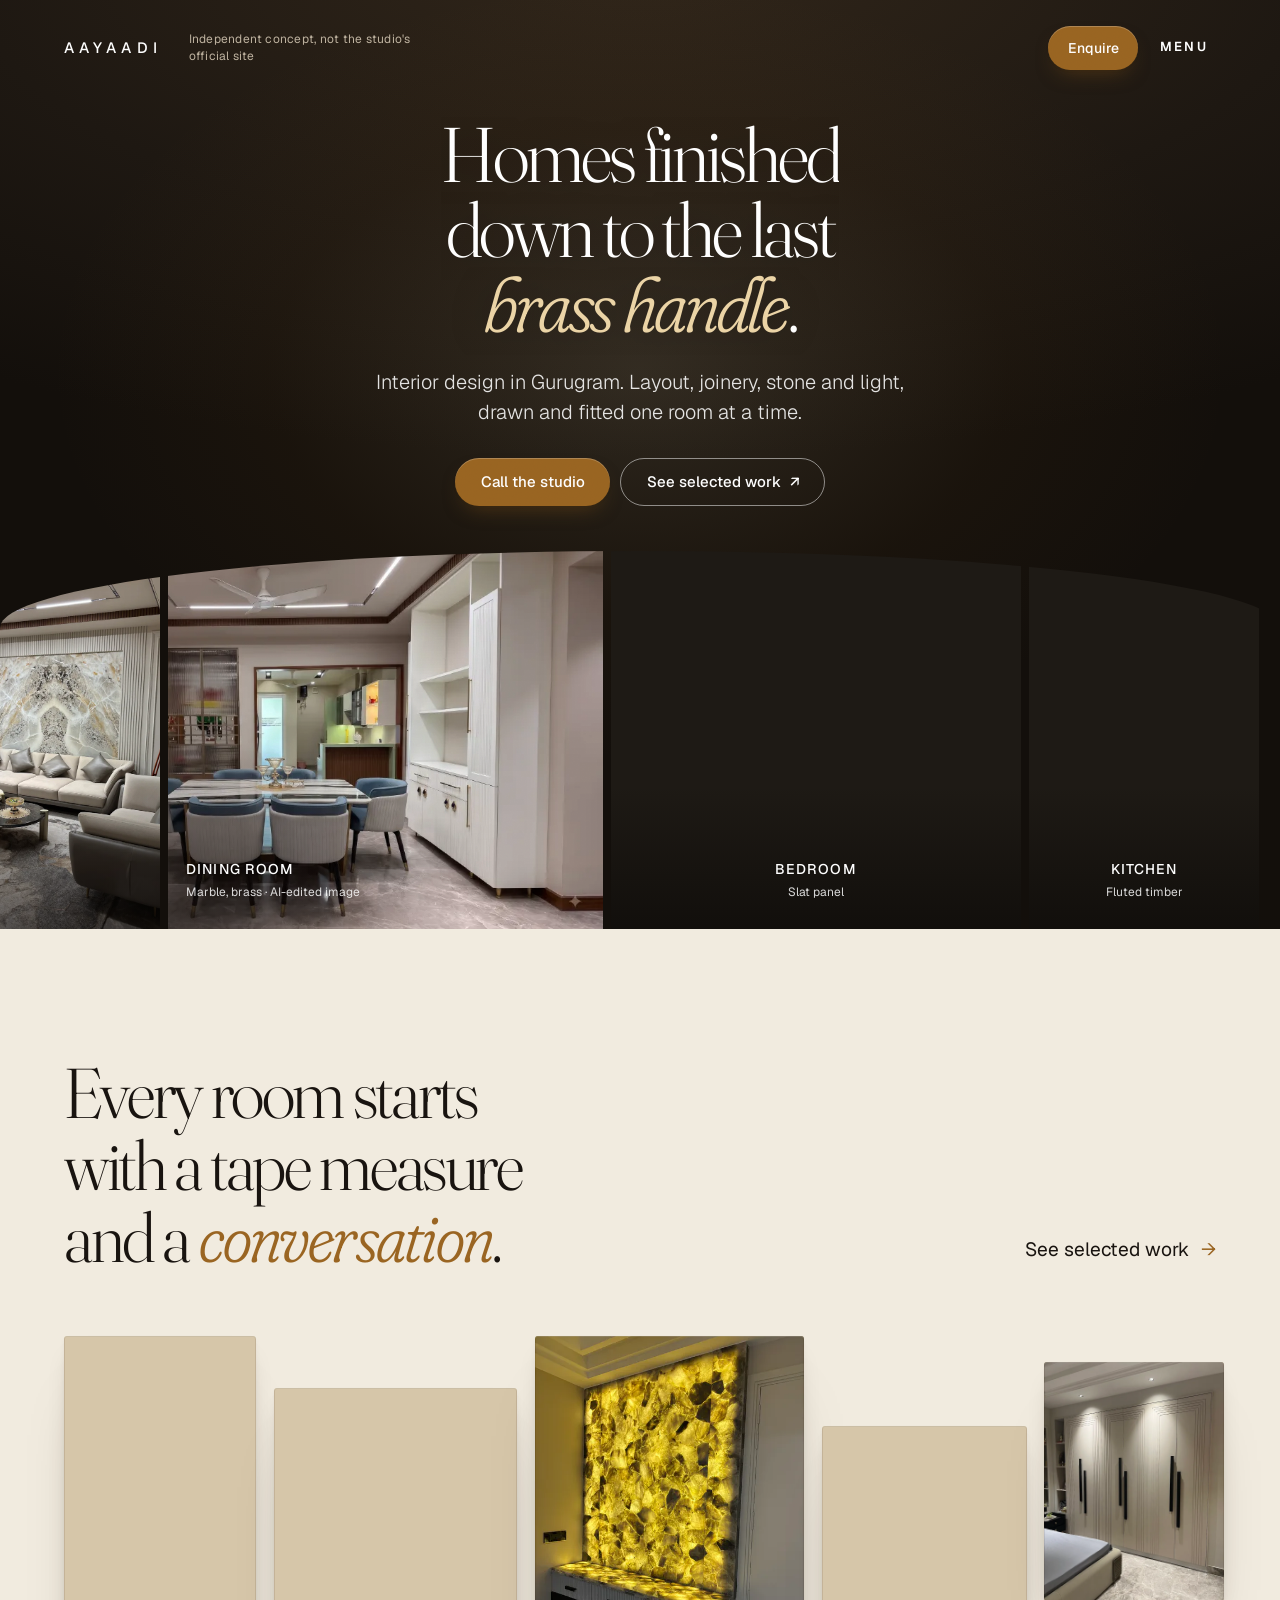
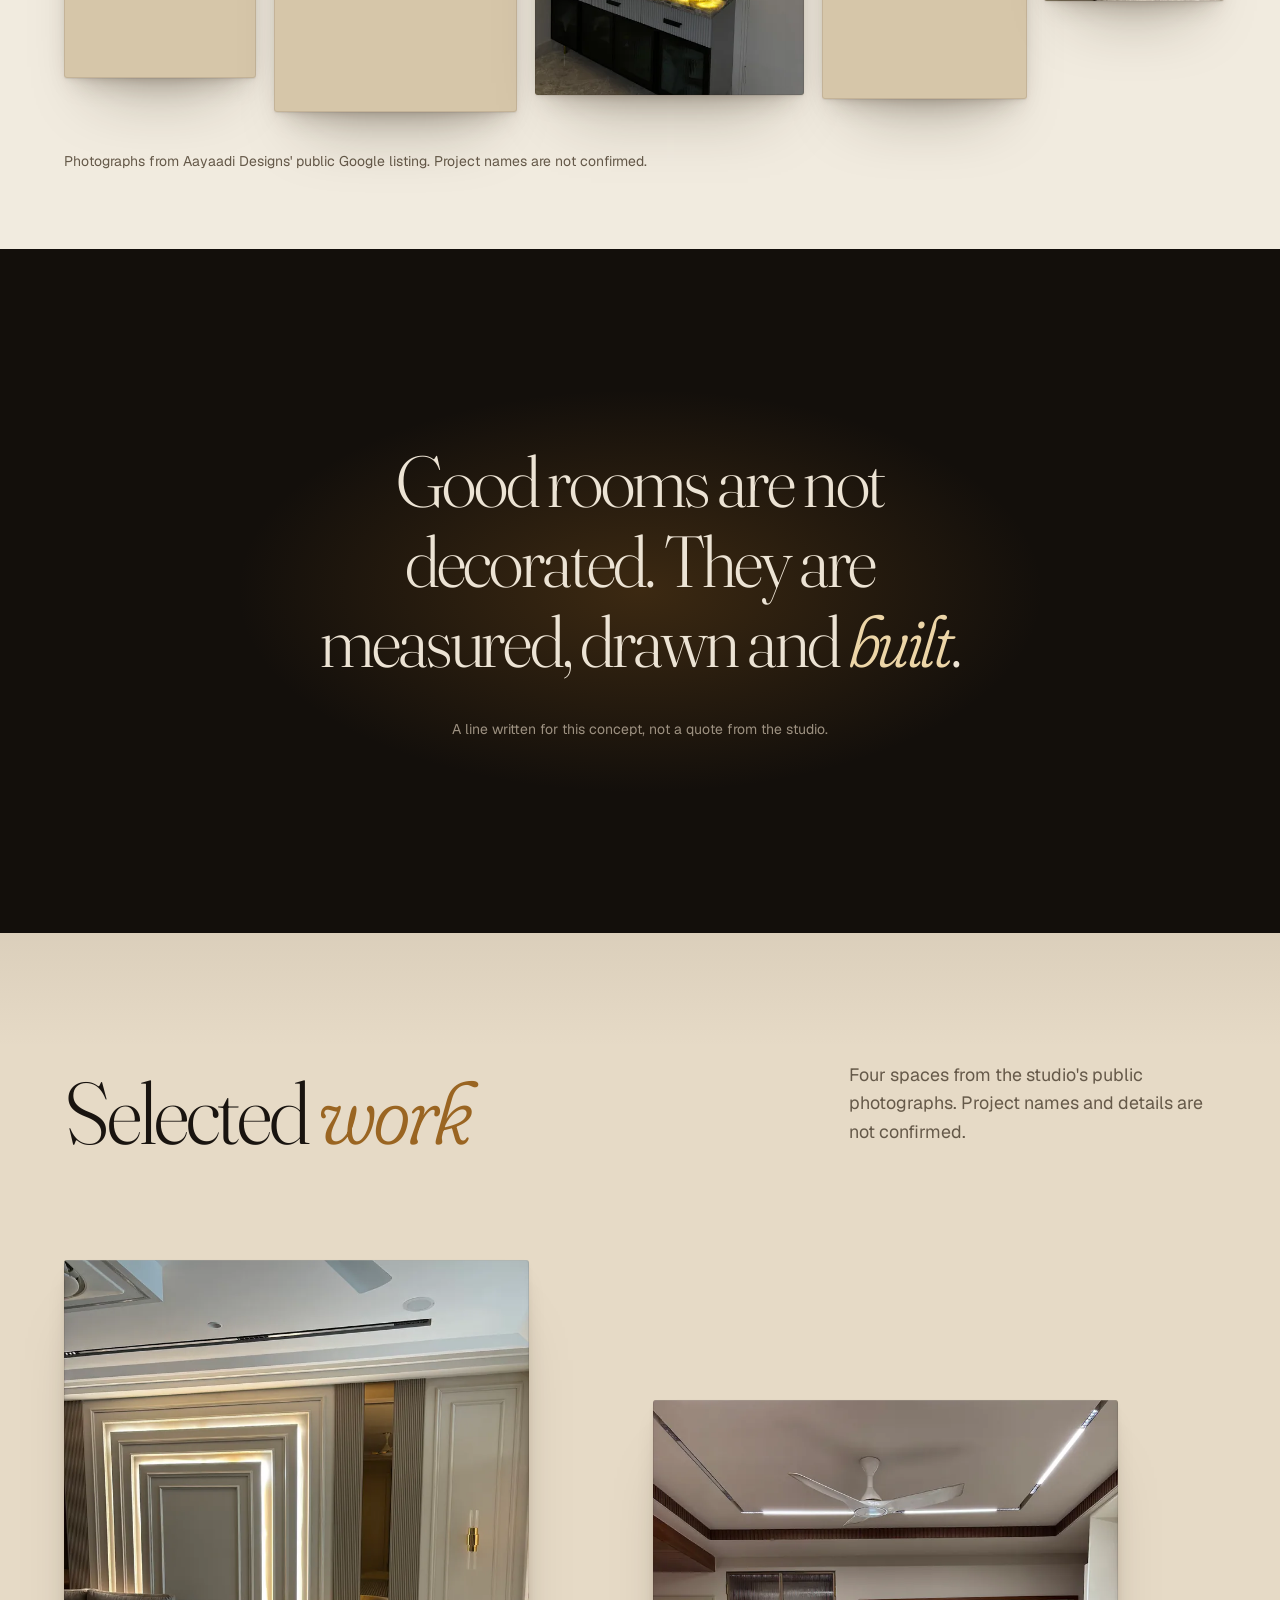
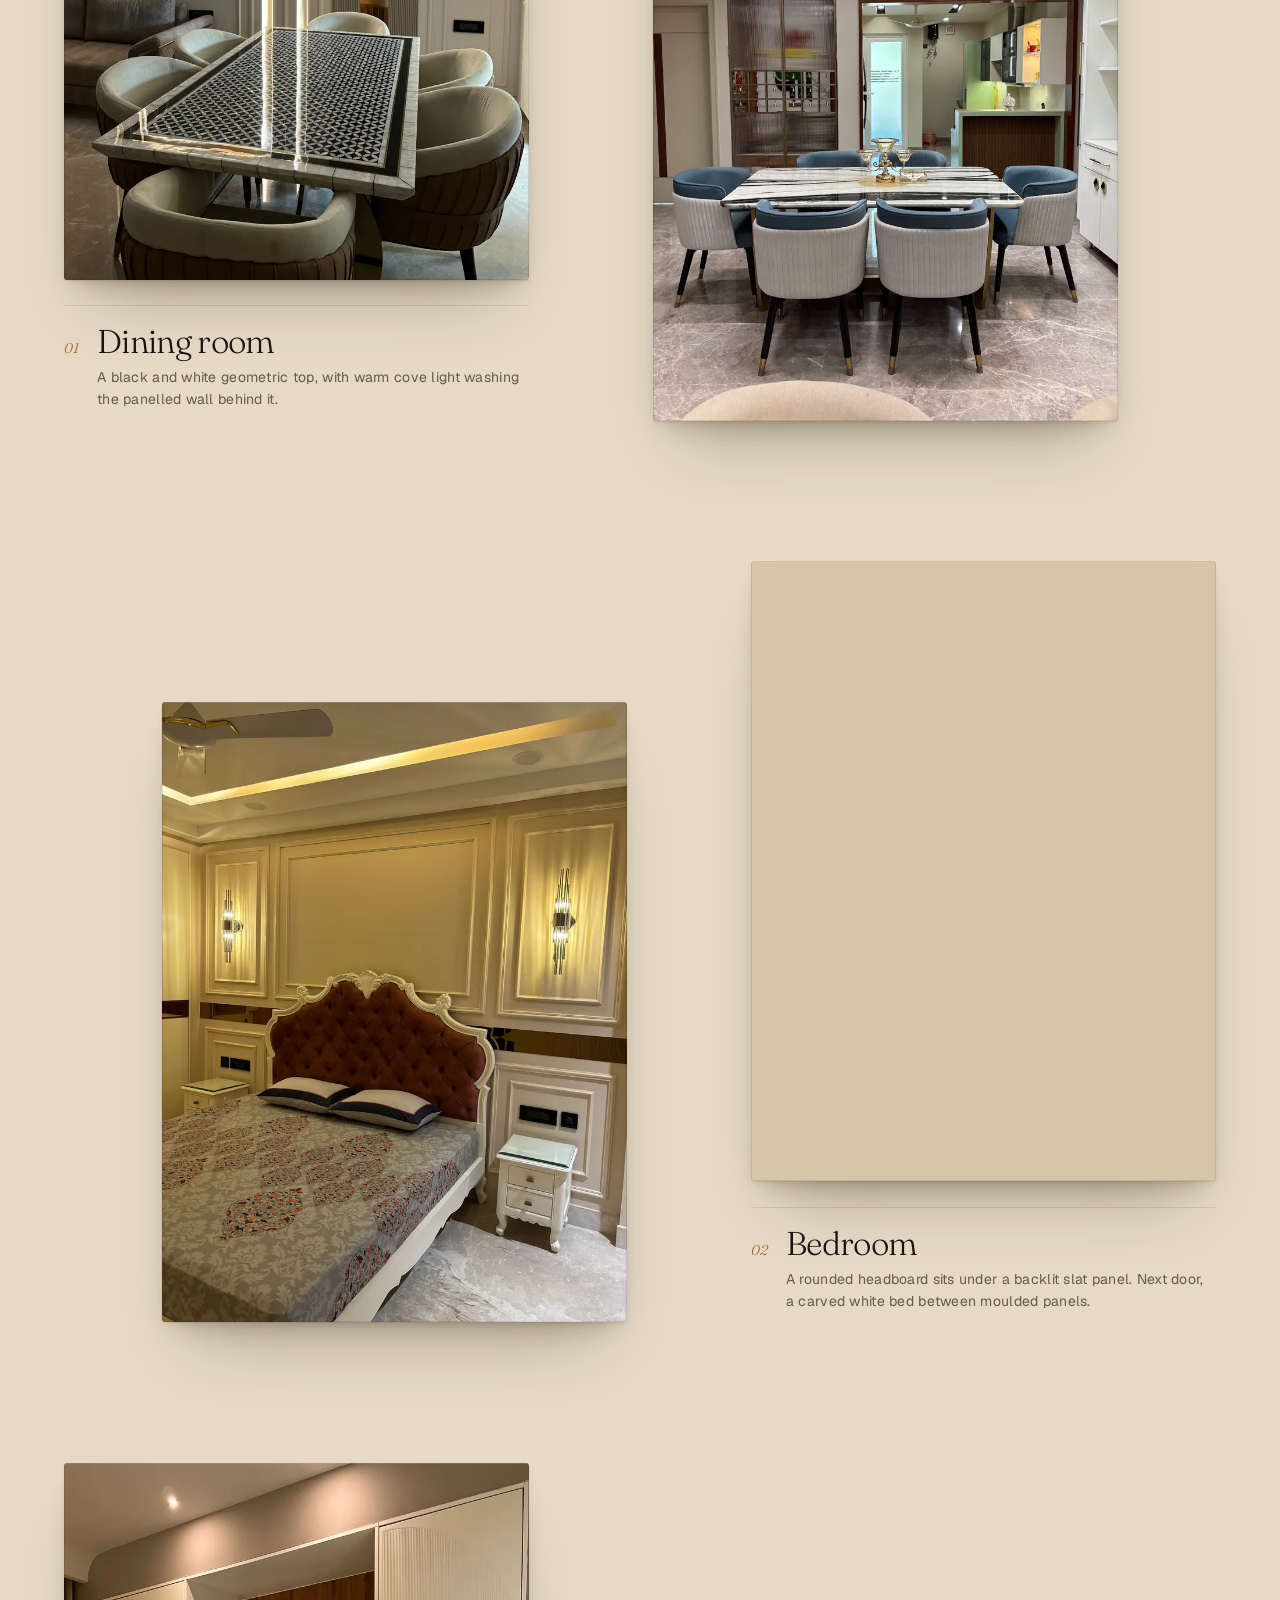
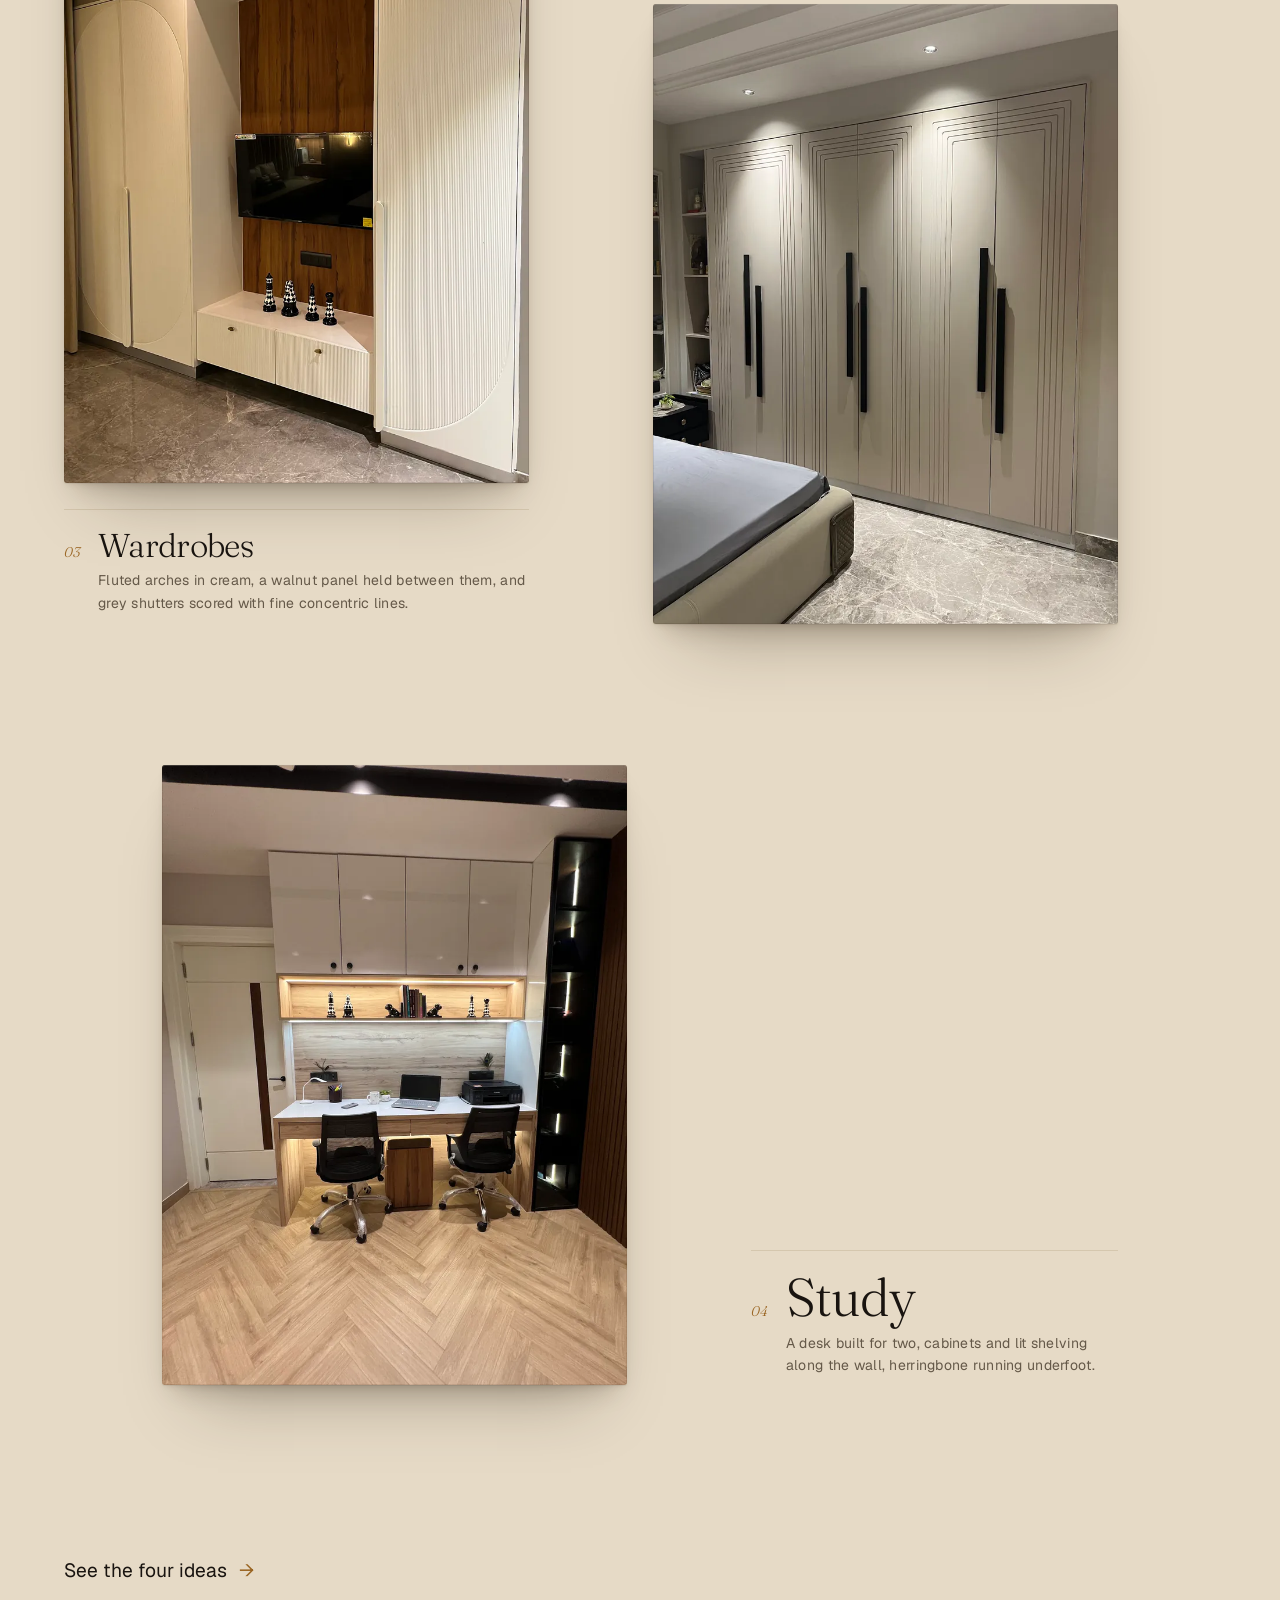
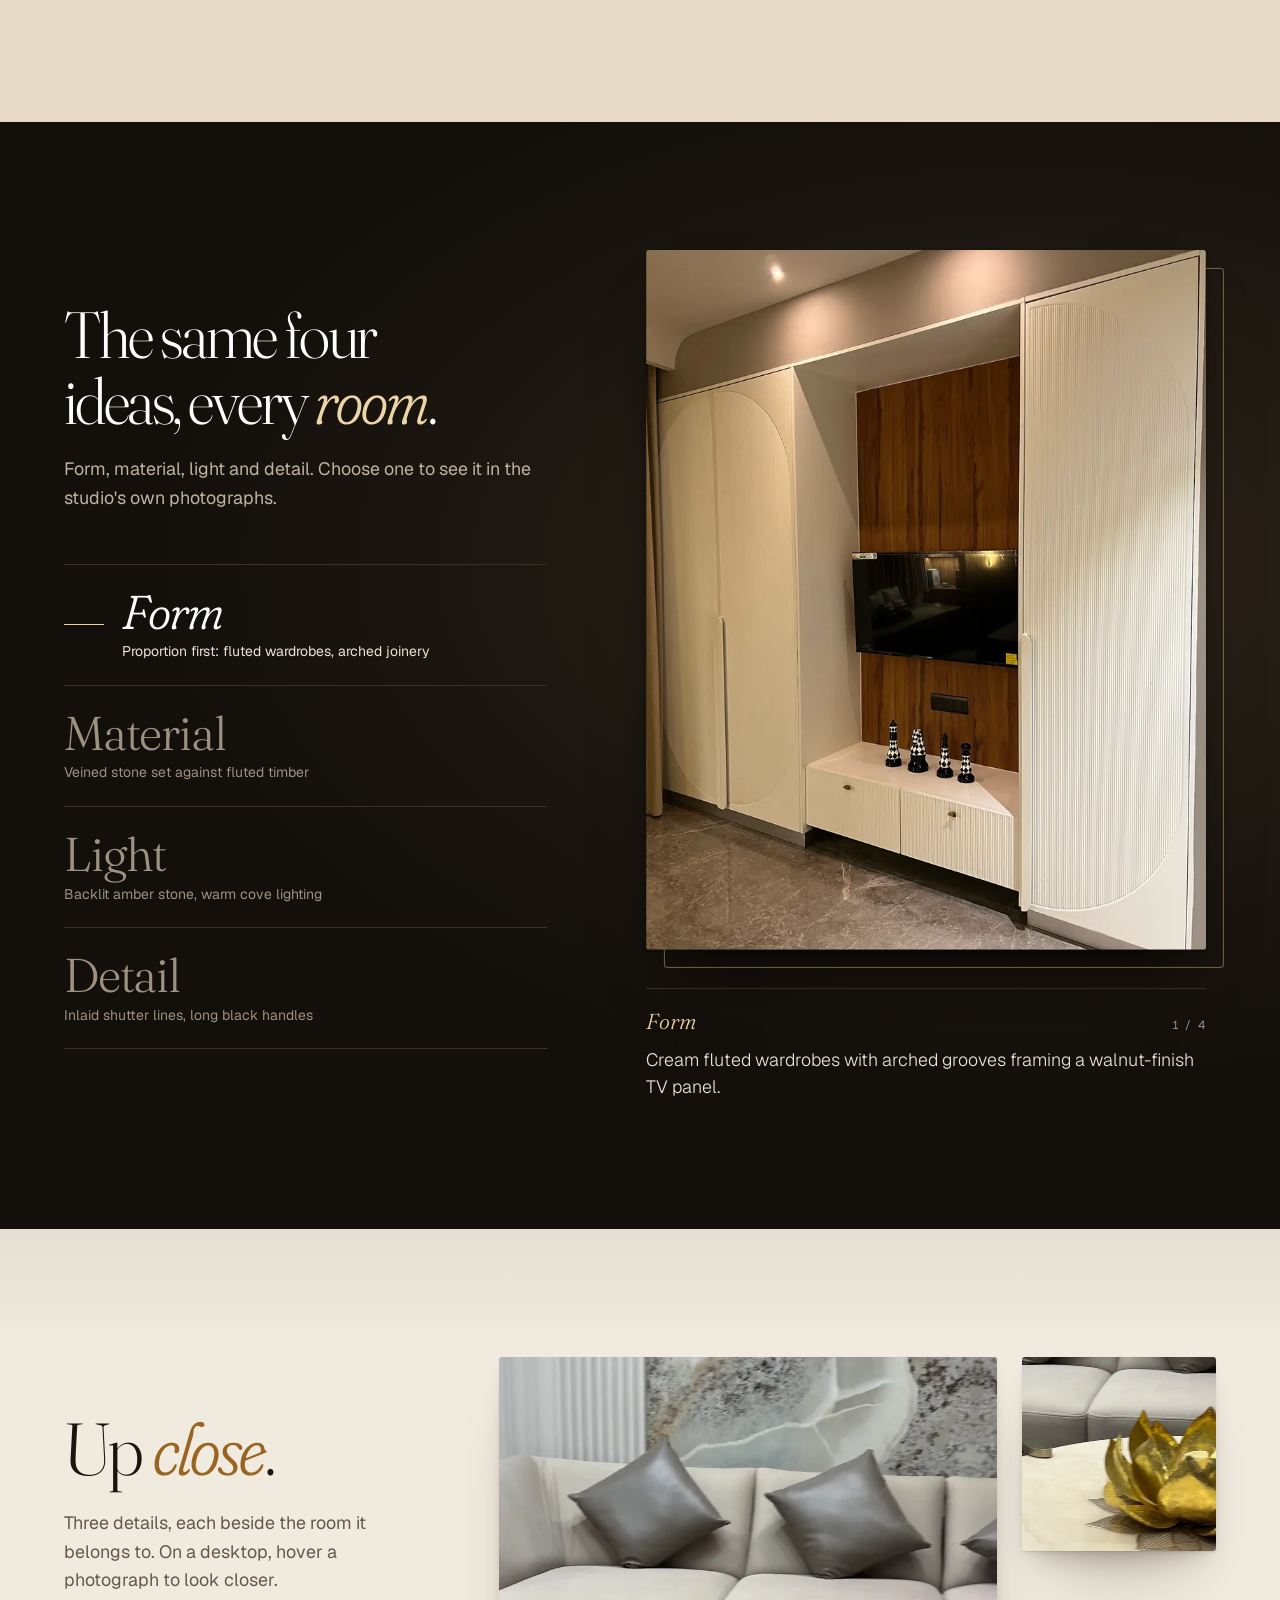
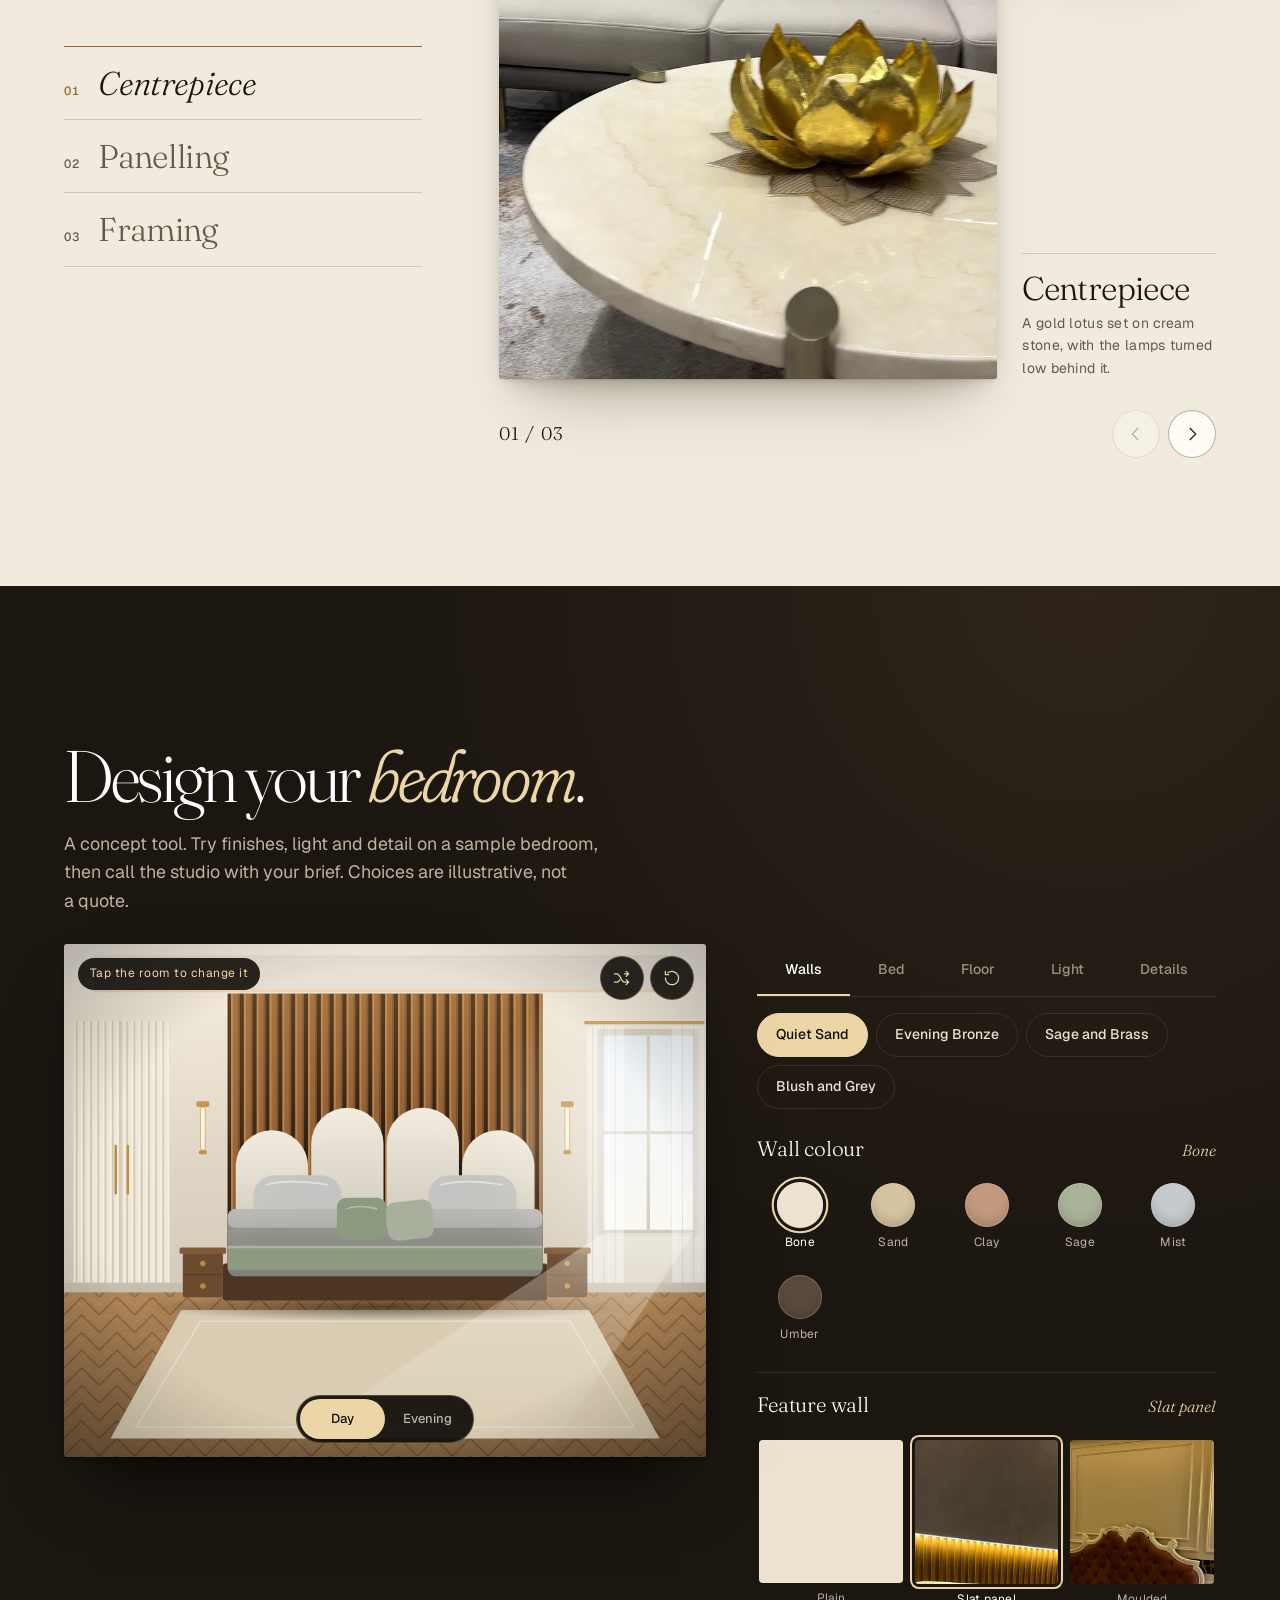
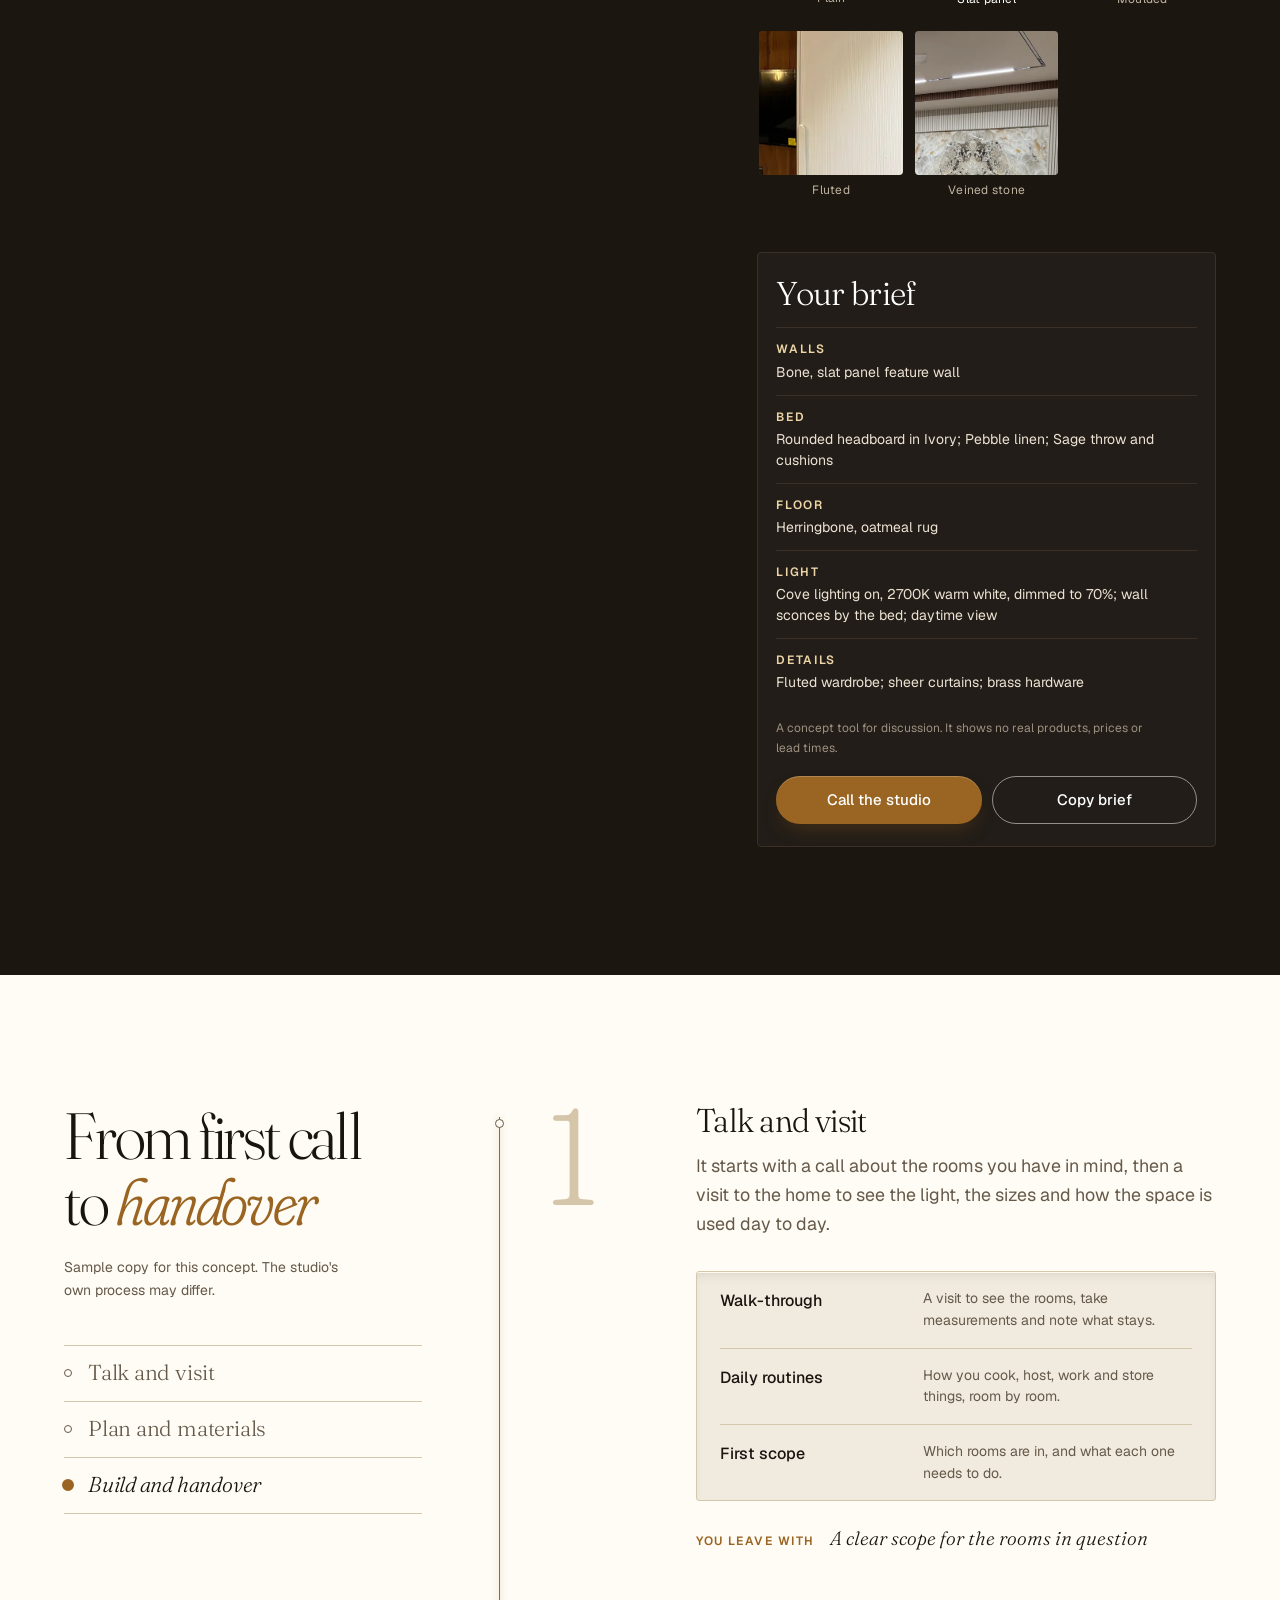
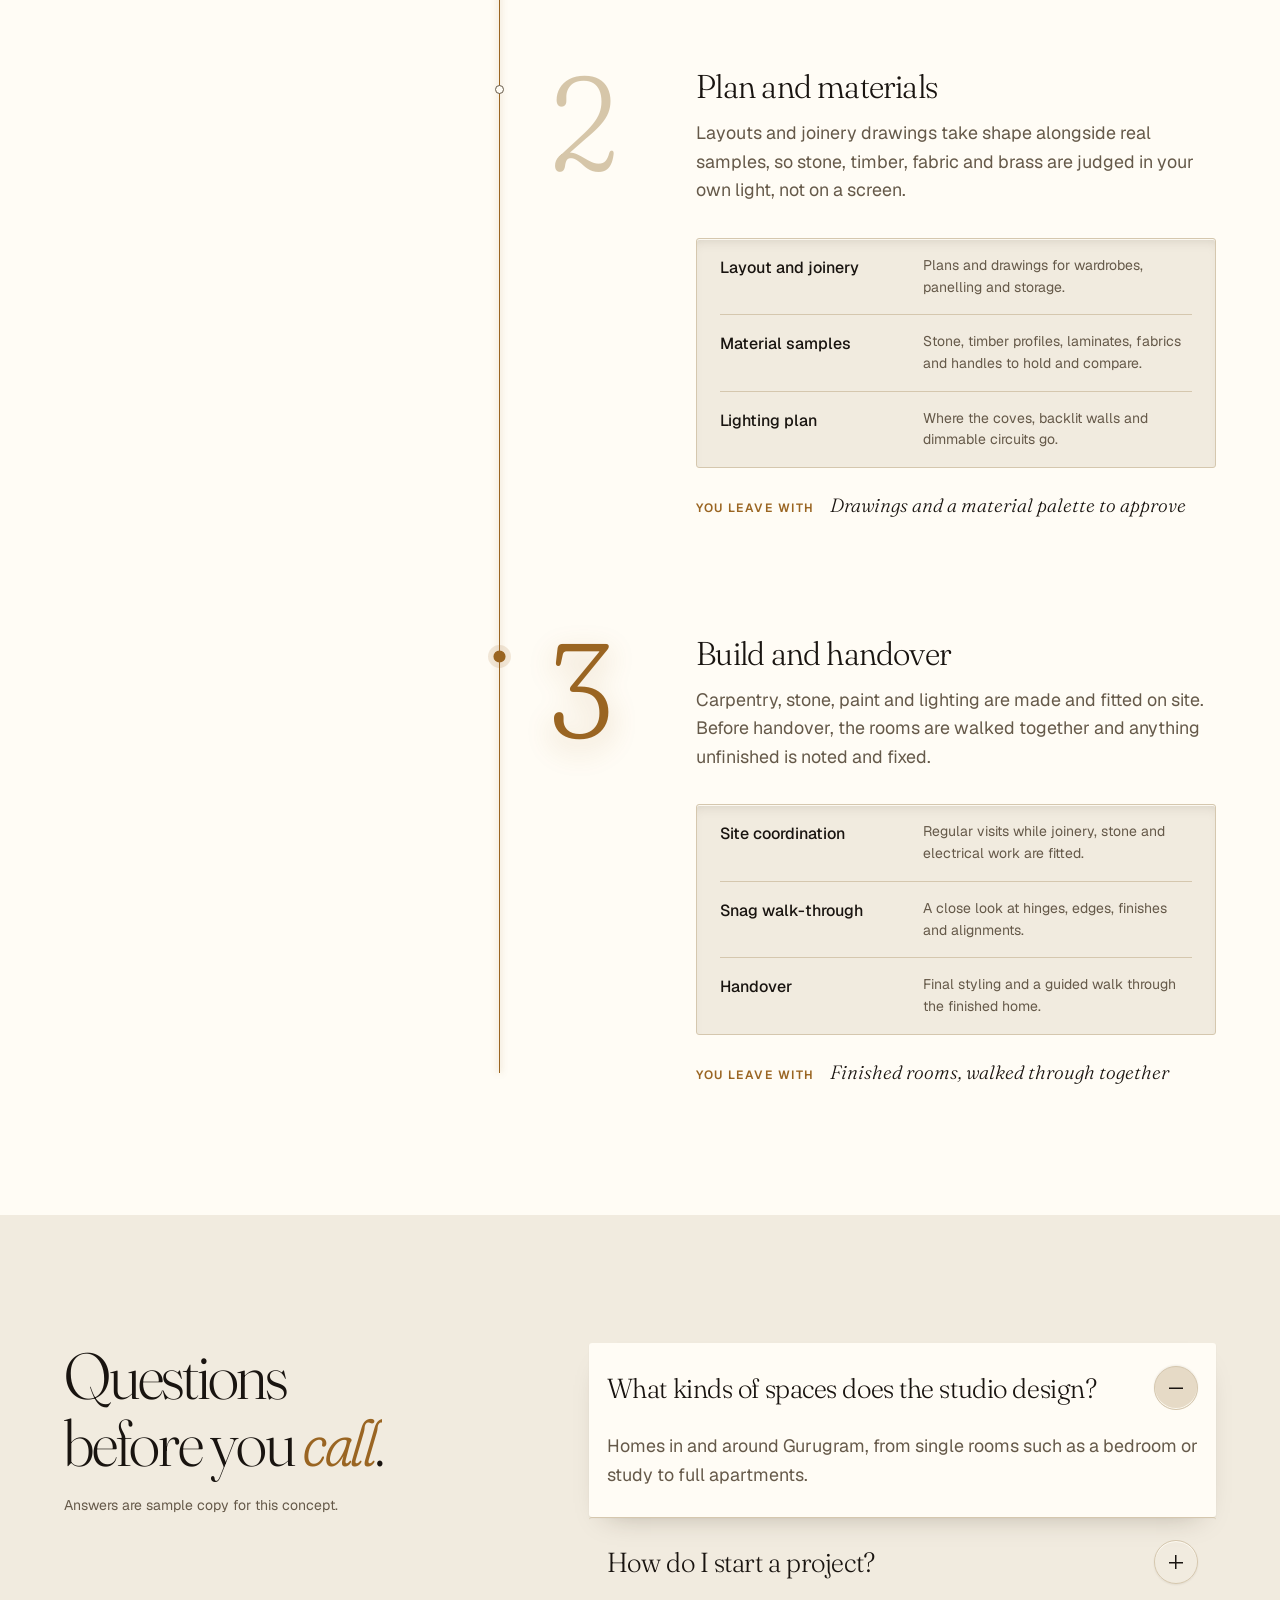
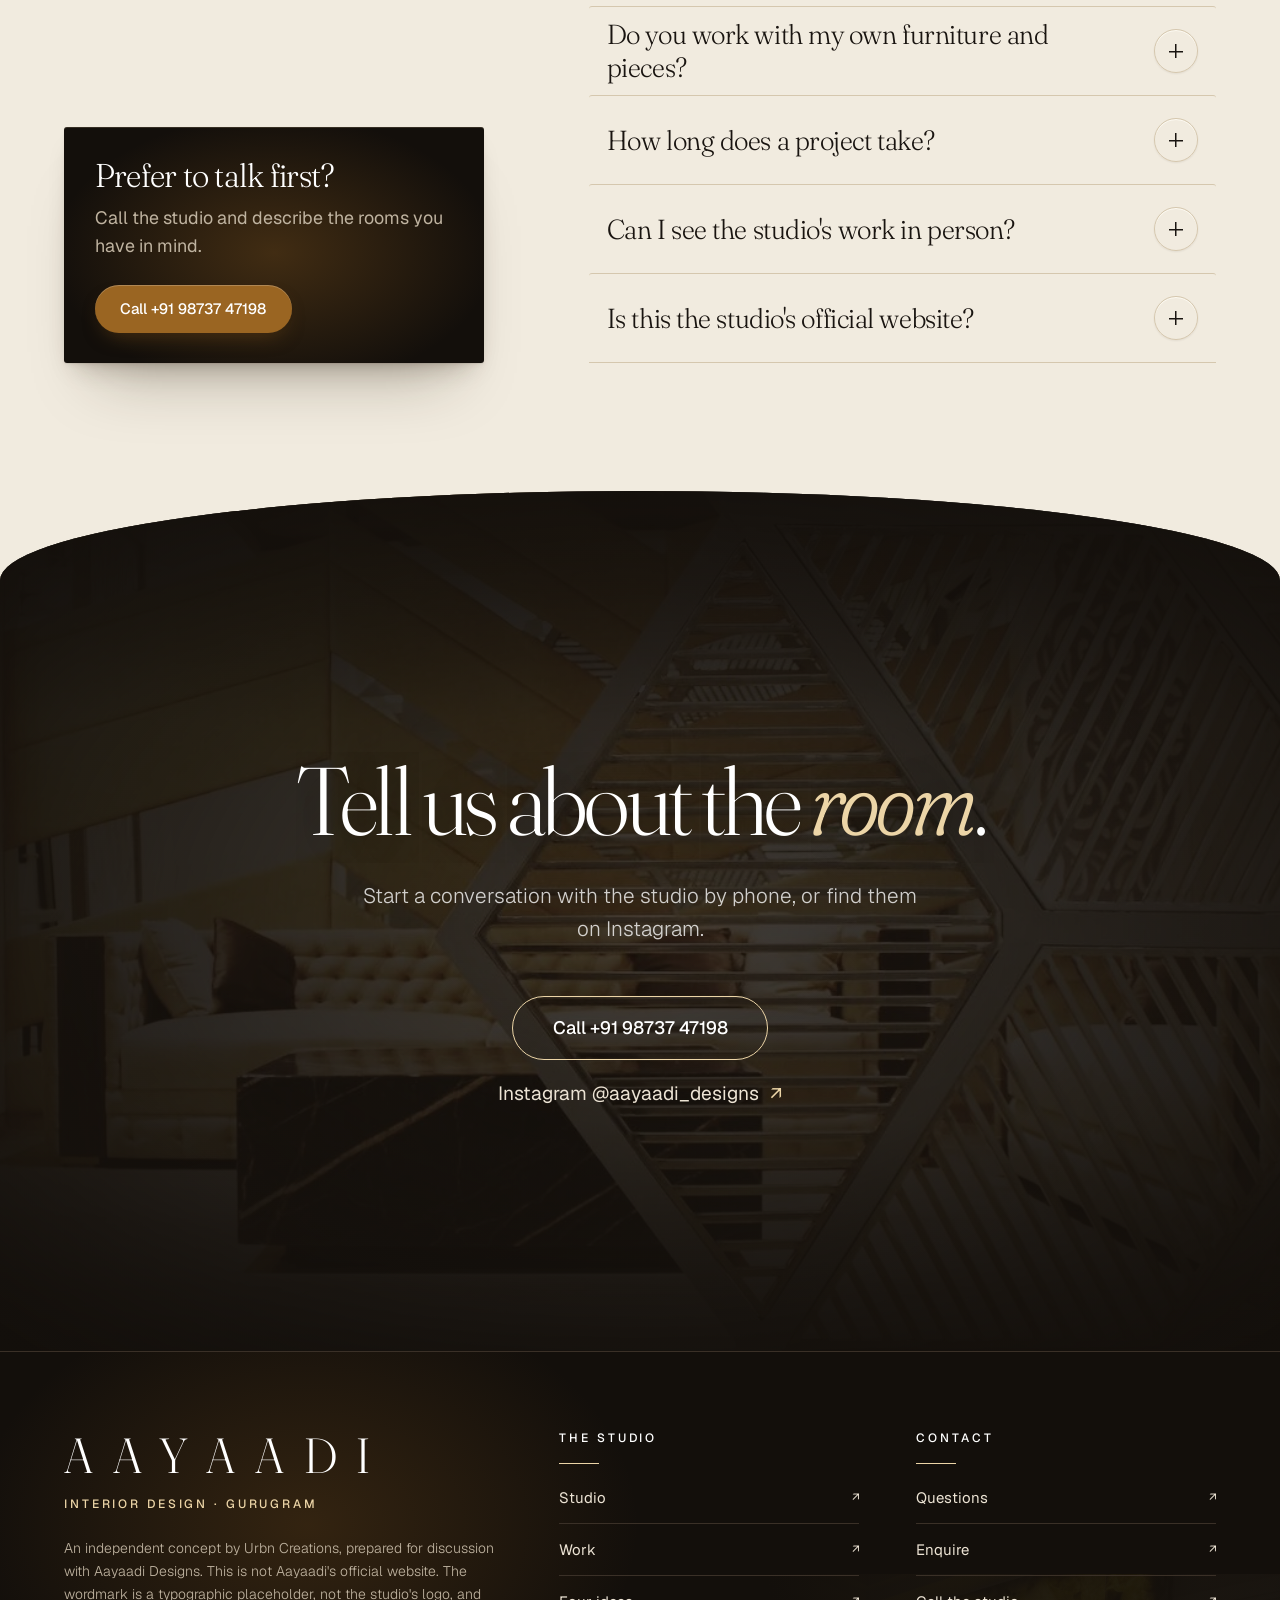
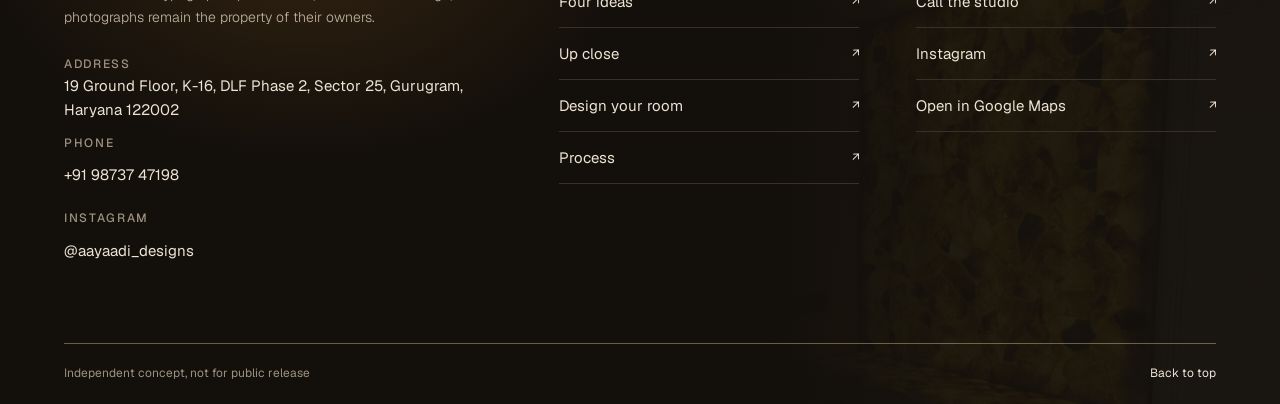
==== commit c2e28baf: "Carry the depth and type pass into process, FAQ and footer Process: - The three deliverables per sta" ====
--- a/index.html
+++ b/index.html
@@ -7,7 +7,7 @@
 <meta name="description" content="An independent one-page website concept for Aayaadi Designs, a Gurugram interior design studio. It shows the studio's public photographs of real rooms and makes it easy to call or message the studio. Not the studio's official website.">
 <!-- Private concept preview: keep it out of search results -->
 <meta name="robots" content="noindex, nofollow, noarchive">
-<meta name="theme-color" content="#17130f">
+<meta name="theme-color" content="#130f0b">
 <meta property="og:type" content="website">
 <meta property="og:image" content="img/aayaadi/web/aayaadi-kf04-dining-wide-ai-edit-1440.webp">
 <meta name="twitter:card" content="summary_large_image">
--- a/css/style.css
+++ b/css/style.css
@@ -34,6 +34,10 @@
   --brass-2: #b07f36;
   --champ: #ecd5a7;
   --focus: #9a6522;
+  /* Channels for the translucent surfaces below, so they track the palette
+     instead of drifting from it and leaving seams against a solid ground. */
+  --ink-rgb: 19, 15, 11;
+  --champ-rgb: 236, 213, 167;
 
   --sans: "Geist", "Helvetica Neue", Helvetica, Arial, sans-serif;
   --serif: "Fraunces", Georgia, "Times New Roman", serif;
@@ -76,7 +80,7 @@
 button { font: inherit; color: inherit; background: none; border: 0; padding: 0; cursor: pointer; }
 ::selection { background: var(--brass); color: #fff; }
 :focus-visible { outline: 2px solid var(--focus); outline-offset: 3px; }
-.hero, .enquire, .footer, .menu, .minibar, .lightbox, .themes { --focus: #e8cf9f; }
+.hero, .enquire, .footer, .menu, .minibar, .lightbox, .themes { --focus: var(--champ); }
 .sr-only { position: absolute; width: 1px; height: 1px; overflow: hidden; clip: rect(0 0 0 0); white-space: nowrap; }
 main { background: var(--bone); position: relative; }
 em { font-style: italic; font-weight: 300; }
@@ -115,7 +119,7 @@
 @media (hover: hover) and (pointer: fine) { .tlink:hover { background-size: 100% 1px; } .tlink:hover span { transform: translateX(3px); } }
 .tlink:focus-visible { background-size: 100% 1px; }
 
-.round-btn { display: grid; place-items: center; width: 48px; height: 48px; border-radius: 50%; border: 1px solid rgba(31, 25, 19, .28); background: var(--white); color: var(--text-strong); transition: background-color 180ms ease, color 180ms ease, border-color 180ms ease, transform 120ms ease, opacity 180ms ease; }
+.round-btn { display: grid; place-items: center; width: 48px; height: 48px; border-radius: 50%; border: 1px solid rgba(var(--ink-rgb), .3); background: var(--white); color: var(--text-strong); transition: background-color 180ms ease, color 180ms ease, border-color 180ms ease, transform 120ms ease, opacity 180ms ease; }
 .round-btn svg { width: 18px; height: 18px; }
 .round-btn:active { transform: scale(.94); }
 .round-btn:disabled { opacity: .3; cursor: default; }
@@ -144,7 +148,7 @@
 .nav__right { display: flex; align-items: center; gap: 14px; }
 .menubtn { display: inline-flex; align-items: center; justify-content: center; min-width: 64px; min-height: 44px; padding: 0 6px; font-size: 13px; font-weight: 600; letter-spacing: .18em; text-transform: uppercase; }
 html:not(.js) .menubtn { display: none; }
-.minibar { position: fixed; top: max(10px, env(safe-area-inset-top, 0px)); left: 50%; z-index: 50; display: flex; align-items: center; gap: 6px; min-height: 60px; padding: 8px 8px 8px 24px; width: max-content; max-width: calc(100% - 2 * var(--pad)); border-radius: 999px; color: #fff; background: rgba(23, 19, 15, .96); border: 1px solid rgba(232, 207, 159, .16); box-shadow: 0 2px 4px rgba(0, 0, 0, .2), 0 18px 32px -16px rgba(0, 0, 0, .55);
+.minibar { position: fixed; top: max(10px, env(safe-area-inset-top, 0px)); left: 50%; z-index: 50; display: flex; align-items: center; gap: 6px; min-height: 60px; padding: 8px 8px 8px 24px; width: max-content; max-width: calc(100% - 2 * var(--pad)); border-radius: 999px; color: #fff; background: rgba(var(--ink-rgb),.96); border: 1px solid rgba(var(--champ-rgb),.16); box-shadow: 0 2px 4px rgba(0, 0, 0, .2), 0 18px 32px -16px rgba(0, 0, 0, .55);
   transform: translate(-50%, calc(-100% - 20px)); visibility: hidden; transition: transform 380ms var(--ease), visibility 0s linear 380ms; }
 .minibar.is-shown { transform: translate(-50%, 0); visibility: visible; transition: transform 380ms var(--ease), visibility 0s; }
 html:not(.js) .minibar { display: none; }
@@ -258,7 +262,7 @@
 .plate { position: relative; display: block; width: 100%; aspect-ratio: 3 / 4; overflow: hidden; border-radius: 3px; background: var(--stone-2); box-shadow: var(--shadow-plate); cursor: zoom-in; }
 .plate > img { width: 100%; height: 100%; object-fit: cover; }
 .plate:focus-visible { outline-offset: 6px; }
-.plate__view { position: absolute; right: 14px; bottom: 14px; display: inline-flex; align-items: center; gap: 8px; min-height: 32px; padding: 0 14px; border-radius: 999px; background: rgba(23, 19, 15, .9); color: var(--champ); font-size: var(--fs-xs); font-weight: 500; letter-spacing: .14em; text-transform: uppercase; opacity: 0; transform: translateY(6px); transition: opacity 240ms ease, transform 400ms var(--ease); pointer-events: none; }
+.plate__view { position: absolute; right: 14px; bottom: 14px; display: inline-flex; align-items: center; gap: 8px; min-height: 32px; padding: 0 14px; border-radius: 999px; background: rgba(var(--ink-rgb),.9); color: var(--champ); font-size: var(--fs-xs); font-weight: 500; letter-spacing: .14em; text-transform: uppercase; opacity: 0; transform: translateY(6px); transition: opacity 240ms ease, transform 400ms var(--ease); pointer-events: none; }
 @media (hover: hover) and (pointer: fine) {
   .plate:hover { translate: 0 -5px; box-shadow: var(--shadow-plate-hover); }
   .plate:hover .plate__view, .plate:focus-visible .plate__view { opacity: 1; transform: none; }
@@ -275,7 +279,7 @@
 .work__next { margin-top: clamp(0px, 2vw, 24px); }
 
 /* ---------- Themes: four pillars (dark exhibition) ---------- */
-.themes { position: relative; padding: var(--section) var(--gx); background: radial-gradient(90% 60% at 80% 40%, #2a2118 0%, var(--ink) 70%); color: var(--on-ink); overflow: hidden; }
+.themes { position: relative; padding: var(--section) var(--gx); background: radial-gradient(90% 62% at 80% 40%, #2e241a 0%, #1c1710 46%, var(--ink) 76%); color: var(--on-ink); overflow: hidden; }
 .themes__stage { display: grid; grid-template-columns: minmax(0, 5fr) minmax(0, 6fr); gap: clamp(40px, 7vw, 128px); align-items: center; max-width: 1560px; margin: 0 auto; }
 .themes__title { color: #fff; font-size: clamp(2.4rem, 1.2rem + 3.6vw, 4.8rem); }
 .themes__title em { color: var(--champ); }
@@ -293,7 +297,7 @@
 
 .themes__exhibition { position: relative; justify-self: center; width: min(100%, 560px); }
 .themes__frame { position: relative; isolation: isolate; width: 100%; aspect-ratio: 4 / 5; border-radius: 3px; background: var(--ink-2); box-shadow: 0 2px 4px rgba(0, 0, 0, .3), 0 40px 60px -28px rgba(0, 0, 0, .8); }
-.themes__frame::before { content: ""; position: absolute; inset: 0; transform: translate(clamp(10px, 1.4vw, 22px), clamp(10px, 1.4vw, 22px)); border: 1px solid rgba(232, 207, 159, .42); border-radius: 3px; pointer-events: none; z-index: -1; }
+.themes__frame::before { content: ""; position: absolute; inset: 0; transform: translate(clamp(10px, 1.4vw, 22px), clamp(10px, 1.4vw, 22px)); border: 1px solid rgba(var(--champ-rgb),.42); border-radius: 3px; pointer-events: none; z-index: -1; }
 .themes__photo-wrap { position: relative; width: 100%; height: 100%; overflow: hidden; border-radius: 3px; background: var(--ink-2); }
 .themes__photo-wrap img { position: absolute; inset: 0; width: 100%; height: 100%; object-fit: cover; clip-path: inset(100% 0 0 0); transform: scale(1.12); z-index: 0; }
 .themes__photo-wrap img.was-on { clip-path: inset(0); transform: none; z-index: 1; }
@@ -331,7 +335,7 @@
 .look__inset { width: 100%; aspect-ratio: 1; overflow: hidden; border-radius: 3px; box-shadow: var(--shadow-plate); transform: translate3d(0, 18px, 0); opacity: 0; transition: transform 900ms var(--ease) 260ms, opacity 600ms ease 260ms; }
 .look.is-on .look__inset { transform: none; opacity: 1; }
 .look__inset img { width: 100%; height: 100%; object-fit: cover; transform: scale(2.1); transform-origin: var(--o, 50% 50%); }
-.loupe { position: absolute; left: 0; top: 0; width: clamp(140px, 15vw, 200px); aspect-ratio: 1; margin: calc(clamp(140px, 15vw, 200px) / -2) 0 0 calc(clamp(140px, 15vw, 200px) / -2); border-radius: 50%; border: 2px solid var(--white); background-color: var(--stone-2); background-repeat: no-repeat; box-shadow: 0 2px 4px rgba(23, 19, 15, .25), 0 24px 34px -12px rgba(23, 19, 15, .6); opacity: 0; transition: opacity 200ms ease; pointer-events: none; will-change: transform; }
+.loupe { position: absolute; left: 0; top: 0; width: clamp(140px, 15vw, 200px); aspect-ratio: 1; margin: calc(clamp(140px, 15vw, 200px) / -2) 0 0 calc(clamp(140px, 15vw, 200px) / -2); border-radius: 50%; border: 2px solid var(--white); background-color: var(--stone-2); background-repeat: no-repeat; box-shadow: 0 2px 4px rgba(var(--ink-rgb),.25), 0 24px 34px -12px rgba(var(--ink-rgb),.6); opacity: 0; transition: opacity 200ms ease; pointer-events: none; will-change: transform; }
 .loupe.is-live { opacity: 1; }
 .look__frame.is-looking { cursor: none; }
 .look__cap { padding-top: 16px; border-top: 1px solid var(--rule); display: grid; gap: 6px; }
@@ -360,18 +364,20 @@
 
 .proc__main { position: relative; padding-left: clamp(28px, 4vw, 64px); }
 .proc__timeline { position: absolute; left: 0; top: 14px; bottom: 14px; width: 1px; background: var(--rule); }
-.proc__line-fill { position: absolute; inset: 0; background: var(--brass); transform-origin: 50% 0; transform: scaleY(0); }
+.proc__line-fill { position: absolute; inset: 0; background: var(--brass); transform-origin: 50% 0; transform: scaleY(0); box-shadow: 0 0 6px rgba(154, 101, 34, .55); }
 .proc__stages { display: flex; flex-direction: column; gap: clamp(72px, 9vw, 150px); }
 .proc__stage { position: relative; display: grid; grid-template-columns: clamp(64px, 9vw, 150px) minmax(0, 1fr); gap: clamp(16px, 2.4vw, 40px); transition: opacity 600ms ease; }
 .proc__stage::before { content: ""; position: absolute; left: calc(-1 * clamp(28px, 4vw, 64px) - 4px); top: .9em; width: 9px; height: 9px; border-radius: 50%; background: var(--white); border: 1px solid var(--muted); transition: background-color 400ms ease, border-color 400ms ease, transform 600ms var(--ease); }
-.proc__stage.is-active::before { background: var(--brass); border-color: var(--brass); transform: scale(1.35); }
+.proc__stage.is-active::before { background: var(--brass); border-color: var(--brass); transform: scale(1.35); box-shadow: 0 0 0 4px rgba(154, 101, 34, .14); }
 .rv-on .proc__stage:not(.is-active) { opacity: .4; }
-.proc__num { font-family: var(--serif); font-weight: 300; font-size: clamp(4.5rem, 2rem + 8vw, 10rem); line-height: .8; letter-spacing: -.05em; color: var(--stone-2); font-variation-settings: "SOFT" 100; transition: color 600ms ease; }
-.proc__stage.is-active .proc__num { color: var(--brass); }
-.proc__stage-title { font-family: var(--serif); font-weight: 300; font-size: var(--fs-h3); line-height: 1.08; letter-spacing: -.02em; color: var(--text-strong); }
+.proc__num { font-family: var(--serif); font-weight: 300; font-size: clamp(4.5rem, 2rem + 8vw, 10rem); line-height: .8; letter-spacing: -.05em; color: var(--stone-2); font-variation-settings: "opsz" 144, "SOFT" 100; transition: color 600ms ease, text-shadow 600ms ease; }
+.proc__stage.is-active .proc__num { color: var(--brass); text-shadow: 0 10px 28px rgba(154, 101, 34, .28); }
+.proc__stage-title { font-family: var(--serif); font-weight: 300; font-size: var(--fs-h3); line-height: 1.08; letter-spacing: -.024em; color: var(--text-strong); font-variation-settings: "opsz" 72, "SOFT" 30; }
 .proc__stage-narrative { margin-top: 14px; max-width: 56ch; color: var(--muted); }
-.proc__specs { margin-top: clamp(24px, 2.6vw, 40px); border-bottom: 1px solid var(--rule); }
+/* The deliverables sit in a recessed paper tray, a step below the white ground. */
+.proc__specs { margin-top: clamp(24px, 2.6vw, 40px); padding: 0 clamp(16px, 1.8vw, 28px); border: 1px solid var(--rule); border-radius: 3px; background: var(--bone); box-shadow: inset 0 1px 0 rgba(255, 253, 246, .9), inset 0 8px 16px -12px rgba(45, 32, 16, .3); }
 .pspec { display: grid; grid-template-columns: minmax(0, 2fr) minmax(0, 3fr); gap: 8px 24px; padding: 16px 0; border-top: 1px solid var(--rule); }
+.pspec:first-child { border-top: 0; }
 .pspec dt { font-weight: 500; font-size: 1rem; color: var(--text-strong); }
 .pspec dd { font-size: var(--fs-sm); line-height: 1.55; color: var(--muted); }
 .proc__target { display: flex; flex-wrap: wrap; align-items: baseline; gap: 6px 16px; margin-top: 22px; }
@@ -383,15 +389,21 @@
 .faq__left { display: flex; flex-direction: column; justify-content: space-between; gap: 48px; }
 .faq__title { font-size: clamp(2.4rem, 1.2rem + 3.6vw, 4.8rem); }
 .faq__note { margin-top: 18px; font-size: var(--fs-sm); color: var(--muted); }
-.callcard { max-width: 420px; padding: clamp(24px, 2.4vw, 36px); border-radius: 3px; background: var(--ink); color: var(--on-ink); box-shadow: var(--shadow-plate); }
-.callcard h3 { font-family: var(--serif); font-weight: 300; font-size: var(--fs-h3); line-height: 1.1; color: #fff; }
+.callcard { position: relative; isolation: isolate; overflow: hidden; max-width: 420px; padding: clamp(24px, 2.4vw, 36px); border-radius: 3px; background: var(--ink); color: var(--on-ink); box-shadow: var(--shadow-plate), inset 0 1px 0 rgba(var(--champ-rgb), .16); }
+/* A warm pool inside the card, so the ink has somewhere to fall away to. */
+.callcard::before { content: ""; position: absolute; left: 50%; top: -30%; width: 150%; aspect-ratio: 1.6; transform: translateX(-50%); background: radial-gradient(closest-side, rgba(154, 101, 34, .34), transparent 70%); pointer-events: none; z-index: -1; }
+.callcard h3 { font-family: var(--serif); font-weight: 300; font-size: var(--fs-h3); line-height: 1.1; letter-spacing: -.022em; color: #fff; font-variation-settings: "opsz" 72, "SOFT" 30; }
 .callcard p { margin: 10px 0 24px; color: var(--on-ink-2); }
 .faq__list { align-content: start; border-bottom: 1px solid var(--rule); }
-.faq details { border-top: 1px solid var(--rule); }
-.faq summary { display: flex; align-items: center; justify-content: space-between; gap: 24px; min-height: 88px; cursor: pointer; list-style: none; font-family: var(--serif); font-weight: 300; font-size: clamp(1.2rem, 1rem + .9vw, 1.75rem); line-height: 1.2; letter-spacing: -.01em; color: var(--text-strong); transition: color 240ms ease; }
+/* Every row carries the padding, so opening one lifts it onto white paper
+   without the question shifting sideways. */
+.faq details { border-top: 1px solid var(--rule); padding: 0 clamp(12px, 1.4vw, 20px); border-radius: 3px; transition: background-color 420ms var(--ease), box-shadow 420ms var(--ease), border-color 420ms var(--ease); }
+.faq details[open] { background: var(--white); border-top-color: transparent; box-shadow: 0 1px 2px rgba(45, 32, 16, .05), 0 14px 28px -18px rgba(45, 32, 16, .34); }
+.faq summary { display: flex; align-items: center; justify-content: space-between; gap: 24px; min-height: 88px; cursor: pointer; list-style: none; font-family: var(--serif); font-weight: 300; font-size: clamp(1.2rem, 1rem + .9vw, 1.75rem); line-height: 1.2; letter-spacing: -.016em; color: var(--text-strong); font-variation-settings: "opsz" 72, "SOFT" 30; transition: color 240ms ease; }
 .faq summary::-webkit-details-marker { display: none; }
 .faq summary::after { content: ""; flex: none; width: 44px; height: 44px; border-radius: 50%; border: 1px solid var(--rule); color: var(--text-strong);
   background: linear-gradient(currentColor, currentColor) center / 14px 1.5px no-repeat, linear-gradient(currentColor, currentColor) center / 1.5px 14px no-repeat;
+  box-shadow: inset 0 1px 0 rgba(255, 253, 246, .9), 0 1px 2px rgba(45, 32, 16, .07);
   transition: transform 500ms var(--ease), background-size 300ms var(--ease-ui), background-color 240ms ease, border-color 240ms ease; }
 .faq details[open] summary::after { background-size: 14px 1.5px, 0 0; transform: rotate(180deg); background-color: var(--stone); }
 .faq__body { overflow: hidden; }
@@ -402,20 +414,22 @@
 .enquire { position: relative; display: grid; place-items: center; min-height: min(100svh, 860px); padding: calc(var(--section) + 2vw) var(--pad) var(--section); background: var(--ink); color: #fff; border-radius: 50% 50% 0 0 / clamp(40px, 7vw, 120px) clamp(40px, 7vw, 120px) 0 0; overflow: hidden; isolation: isolate; }
 .enquire__bg { position: absolute; inset: -8% 0; z-index: -1; }
 .enquire__bg img { width: 100%; height: 100%; object-fit: cover; opacity: .34; filter: saturate(.85); }
-.enquire__bg::after { content: ""; position: absolute; inset: 0; background: radial-gradient(70% 60% at 50% 50%, rgba(23, 19, 15, .35) 0%, var(--ink) 100%), linear-gradient(180deg, var(--ink) 0%, transparent 30%, transparent 70%, var(--ink) 100%); }
+.enquire__bg::after { content: ""; position: absolute; inset: 0; background: radial-gradient(70% 60% at 50% 50%, rgba(var(--ink-rgb),.35) 0%, var(--ink) 100%), linear-gradient(180deg, var(--ink) 0%, transparent 30%, transparent 70%, var(--ink) 100%); }
 .enquire__in { width: min(100%, 1100px); text-align: center; }
-.enquire__text { font-family: var(--serif); font-weight: 300; font-size: clamp(2.8rem, 1.2rem + 6vw, 6.4rem); line-height: 1; letter-spacing: -.035em; color: #fff; }
-.enquire__text em { color: var(--champ); font-variation-settings: "SOFT" 100, "WONK" 1; }
+.enquire__text { font-family: var(--serif); font-weight: 300; font-size: clamp(2.8rem, 1.2rem + 6vw, 6.4rem); line-height: 1; letter-spacing: -.04em; color: #fff; font-variation-settings: "opsz" 144, "SOFT" 14, "WONK" 0; text-shadow: 0 1px 40px rgba(0, 0, 0, .35); }
+.enquire__text em { color: var(--champ); letter-spacing: -.028em; font-variation-settings: "opsz" 144, "SOFT" 100, "WONK" 1; }
 .enquire__dim { max-width: 40ch; margin: clamp(20px, 2.4vw, 32px) auto 0; font-size: clamp(1.05rem, .95rem + .5vw, 1.3rem); font-weight: 300; color: rgba(255, 255, 255, .78); }
 .enquire__actions { display: grid; justify-items: center; gap: 12px; margin-top: clamp(32px, 4vw, 56px); }
 
 /* ---------- Footer ---------- */
 .footer { position: relative; overflow: hidden; padding: clamp(56px, 6vw, 104px) var(--gx) 0; background: var(--ink); color: #fff; border-top: 1px solid var(--rule-dark); }
+/* A warm pool behind the brand block, opposite the photograph, so the ink has depth. */
+.footer::before { content: ""; position: absolute; left: -12%; top: -24%; width: 72%; aspect-ratio: 1.4; background: radial-gradient(closest-side, rgba(154, 101, 34, .24), transparent 72%); pointer-events: none; z-index: 0; }
 .footer__photo { position: absolute; right: 0; bottom: 0; width: 40%; height: 66%; }
 .footer__photo img { width: 100%; height: 100%; object-fit: cover; object-position: 50% 20%; }
-.footer__photo::after { content: ""; position: absolute; inset: 0; background: linear-gradient(90deg, var(--ink) 0%, rgba(23, 19, 15, .8) 40%), linear-gradient(0deg, rgba(23, 19, 15, .7), rgba(23, 19, 15, .7)); }
+.footer__photo::after { content: ""; position: absolute; inset: 0; background: linear-gradient(90deg, var(--ink) 0%, rgba(var(--ink-rgb),.8) 40%), linear-gradient(0deg, rgba(var(--ink-rgb),.7), rgba(var(--ink-rgb),.7)); }
 .footer__grid { position: relative; z-index: 1; display: grid; grid-template-columns: 38% 1fr 1fr; gap: 0 5%; }
-.footer__mark { font-family: var(--serif); font-weight: 300; font-size: clamp(1.8rem, 1rem + 2.6vw, 3.6rem); letter-spacing: .4em; text-transform: uppercase; line-height: 1.1; }
+.footer__mark { font-family: var(--serif); font-weight: 300; font-size: clamp(1.8rem, 1rem + 2.6vw, 3.6rem); letter-spacing: .4em; margin-right: -.4em; text-transform: uppercase; line-height: 1.1; font-variation-settings: "opsz" 144, "SOFT" 16; }
 .footer__tag { margin: 12px 0 22px; font-size: var(--fs-xs); font-weight: 500; letter-spacing: .24em; text-transform: uppercase; color: var(--champ); }
 .footer__about { max-width: 52ch; font-size: var(--fs-sm); font-weight: 300; line-height: 1.65; color: var(--on-ink-2); }
 .footer__contact { margin-top: 20px; }
@@ -431,7 +445,7 @@
   .footer__col a:hover span { transform: translate(3px, -3px); }
 }
 .footer__col a:focus-visible { background-size: 100% 1px; }
-.footer__bar { position: relative; z-index: 1; display: flex; justify-content: space-between; align-items: center; gap: 16px; margin-top: clamp(48px, 5vw, 88px); padding: 8px 0; border-top: 1px solid rgba(232, 207, 159, .4); font-size: var(--fs-xs); color: var(--on-ink-3); }
+.footer__bar { position: relative; z-index: 1; display: flex; justify-content: space-between; align-items: center; gap: 16px; margin-top: clamp(48px, 5vw, 88px); padding: 8px 0; border-top: 1px solid rgba(var(--champ-rgb),.4); font-size: var(--fs-xs); color: var(--on-ink-3); }
 .footer__bar a { display: inline-flex; align-items: center; min-height: 44px; color: var(--on-ink); }
 
 /* ---------- Lightbox (native dialog) ---------- */
@@ -562,7 +576,7 @@
 /* ==========================================================================
    Design your bedroom (mobile first: the base rules are the phone layout)
    ========================================================================== */
-.lab { --stage-h: 300px; --focus: #e8cf9f; position: relative; padding: clamp(56px, 12vw, 176px) var(--gx) clamp(72px, 10vw, 160px); background: radial-gradient(80% 50% at 85% 0%, #2a2118 0%, var(--ink-2) 70%); color: var(--on-ink); }
+.lab { --stage-h: 300px; --focus: var(--champ); position: relative; padding: clamp(56px, 12vw, 176px) var(--gx) clamp(72px, 10vw, 160px); background: radial-gradient(80% 52% at 85% 0%, #2e241a 0%, var(--ink-2) 72%); color: var(--on-ink); }
 .lab__head { display: grid; gap: 16px; margin-bottom: 28px; }
 .lab__title { color: #fff; font-size: clamp(2.5rem, 1.2rem + 4.2vw, 5rem); }
 .lab__title em { color: var(--champ); }
@@ -621,18 +635,18 @@
 .room .L2 { transition: opacity 1100ms var(--ease) 260ms; }
 
 /* canvas overlays */
-.lab__hint { position: absolute; left: 12px; top: 12px; display: inline-flex; align-items: center; min-height: 32px; padding: 0 12px; border-radius: 999px; background: rgba(23, 19, 15, .9); color: var(--champ); font-size: var(--fs-xs); letter-spacing: .04em; pointer-events: none; transition: opacity 400ms ease, transform 400ms var(--ease); }
+.lab__hint { position: absolute; left: 12px; top: 12px; display: inline-flex; align-items: center; min-height: 32px; padding: 0 12px; border-radius: 999px; background: rgba(var(--ink-rgb),.9); color: var(--champ); font-size: var(--fs-xs); letter-spacing: .04em; pointer-events: none; transition: opacity 400ms ease, transform 400ms var(--ease); }
 .lab__hint.is-gone { opacity: 0; transform: translateY(-6px); }
-.lab__tip { position: absolute; left: 0; top: 0; z-index: 2; padding: 6px 10px; border-radius: 3px; background: rgba(23, 19, 15, .94); color: #fff; font-size: var(--fs-xs); white-space: nowrap; opacity: 0; pointer-events: none; transition: opacity 140ms ease; }
+.lab__tip { position: absolute; left: 0; top: 0; z-index: 2; padding: 6px 10px; border-radius: 3px; background: rgba(var(--ink-rgb),.94); color: #fff; font-size: var(--fs-xs); white-space: nowrap; opacity: 0; pointer-events: none; transition: opacity 140ms ease; }
 .lab__tip.is-on { opacity: 1; }
 .lab__tools { position: absolute; right: 8px; top: 8px; display: flex; gap: 6px; }
-.icon-btn { display: grid; place-items: center; width: 44px; height: 44px; border-radius: 50%; background: rgba(23, 19, 15, .9); color: var(--champ); border: 1px solid rgba(232, 207, 159, .26); transition: background-color 180ms ease, color 180ms ease, transform 120ms ease; }
+.icon-btn { display: grid; place-items: center; width: 44px; height: 44px; border-radius: 50%; background: rgba(var(--ink-rgb),.9); color: var(--champ); border: 1px solid rgba(var(--champ-rgb),.26); transition: background-color 180ms ease, color 180ms ease, transform 120ms ease; }
 .icon-btn svg { width: 20px; height: 20px; transition: transform 500ms var(--ease); }
 .icon-btn:active { transform: scale(.94); }
 .icon-btn.is-spin svg { transform: rotate(360deg); }
 @media (hover: hover) and (pointer: fine) { .icon-btn:hover { background: var(--champ); color: var(--ink); } }
 
-.seg { position: relative; display: inline-grid; grid-template-columns: 1fr 1fr; padding: 3px; border-radius: 999px; background: rgba(23, 19, 15, .94); border: 1px solid rgba(232, 207, 159, .26); }
+.seg { position: relative; display: inline-grid; grid-template-columns: 1fr 1fr; padding: 3px; border-radius: 999px; background: rgba(var(--ink-rgb),.94); border: 1px solid rgba(var(--champ-rgb),.26); }
 .seg button { position: relative; z-index: 1; min-height: 40px; padding: 0 18px; border-radius: 999px; font-size: 13px; font-weight: 500; color: var(--on-ink-2); transition: color 260ms ease, transform 120ms ease; }
 .seg button:active { transform: scale(.96); }
 .seg button[aria-checked="true"] { color: var(--ink); }
@@ -666,7 +680,7 @@
 .grp { padding: 20px 0 22px; border-top: 1px solid var(--rule-dark); scroll-margin-top: calc(var(--stage-h) + 72px); }
 .lab__page .grp:first-child { border-top: 0; }
 .grp.is-pulse { animation: lab-pulse 1400ms var(--ease-ui); }
-@keyframes lab-pulse { 0%, 35% { background: rgba(232, 207, 159, .12); } 100% { background: transparent; } }
+@keyframes lab-pulse { 0%, 35% { background: rgba(var(--champ-rgb),.12); } 100% { background: transparent; } }
 .grp__head { display: flex; align-items: baseline; justify-content: space-between; gap: 12px; margin-bottom: 14px; }
 .grp__label { font-family: var(--serif); font-weight: 300; font-size: 1.3rem; line-height: 1.15; letter-spacing: -.01em; color: #fff; }
 .grp__val { font-family: var(--serif); font-style: italic; font-weight: 300; font-size: 1rem; color: var(--champ); text-align: right; }
@@ -693,8 +707,8 @@
 .opt[aria-checked="true"] .media { box-shadow: 0 0 0 3px var(--ink-2), 0 0 0 5px var(--champ); }
 .glyph { display: grid; place-items: center; width: 100%; aspect-ratio: 1.5; border-radius: 4px; border: 1px solid var(--rule-dark); color: var(--on-ink-2); transition: border-color 240ms ease, color 240ms ease, background-color 240ms ease; }
 .glyph svg { width: 56px; height: 40px; }
-.opt[aria-checked="true"] .glyph { border-color: var(--champ); color: var(--champ); background: rgba(232, 207, 159, .08); }
-@media (hover: hover) and (pointer: fine) { .opt[aria-checked="false"]:hover { color: #fff; } .opt[aria-checked="false"]:hover .glyph { border-color: rgba(232, 207, 159, .5); } }
+.opt[aria-checked="true"] .glyph { border-color: var(--champ); color: var(--champ); background: rgba(var(--champ-rgb),.08); }
+@media (hover: hover) and (pointer: fine) { .opt[aria-checked="false"]:hover { color: #fff; } .opt[aria-checked="false"]:hover .glyph { border-color: rgba(var(--champ-rgb),.5); } }
 
 .switch { position: relative; flex: none; width: 56px; height: 32px; border-radius: 999px; background: rgba(255, 255, 255, .16); transition: background-color 260ms ease, transform 120ms ease; }
 .switch:active { transform: scale(.96); }
@@ -751,7 +765,7 @@
 html { -webkit-tap-highlight-color: transparent; }
 a, button, summary { touch-action: manipulation; }
 @media (max-width: 760px) {
-  .callbar { position: fixed; left: var(--pad); right: var(--pad); bottom: max(12px, env(safe-area-inset-bottom, 0px)); z-index: 60; display: flex; align-items: center; justify-content: center; gap: 10px; min-height: 56px; border-radius: 999px; color: #fff; font-weight: 500; font-size: 16px; background: linear-gradient(90deg, var(--brass), var(--brass-2)); box-shadow: 0 2px 4px rgba(0, 0, 0, .25), 0 18px 30px -12px rgba(23, 19, 15, .6); transform: translateY(calc(100% + 24px)); visibility: hidden; transition: transform 460ms var(--ease), visibility 0s linear 460ms; }
+  .callbar { position: fixed; left: var(--pad); right: var(--pad); bottom: max(12px, env(safe-area-inset-bottom, 0px)); z-index: 60; display: flex; align-items: center; justify-content: center; gap: 10px; min-height: 56px; border-radius: 999px; color: #fff; font-weight: 500; font-size: 16px; background: var(--brass); box-shadow: inset 0 1px 0 rgba(255, 255, 255, .22), 0 2px 4px rgba(0, 0, 0, .25), 0 18px 30px -12px rgba(var(--ink-rgb), .6); transform: translateY(calc(100% + 24px)); visibility: hidden; transition: transform 460ms var(--ease), visibility 0s linear 460ms; }
   .callbar.is-shown { transform: none; visibility: visible; transition: transform 460ms var(--ease), visibility 0s; }
   .callbar:active { transform: scale(.98); }
   .callbar__ico svg { display: block; width: 20px; height: 20px; }
